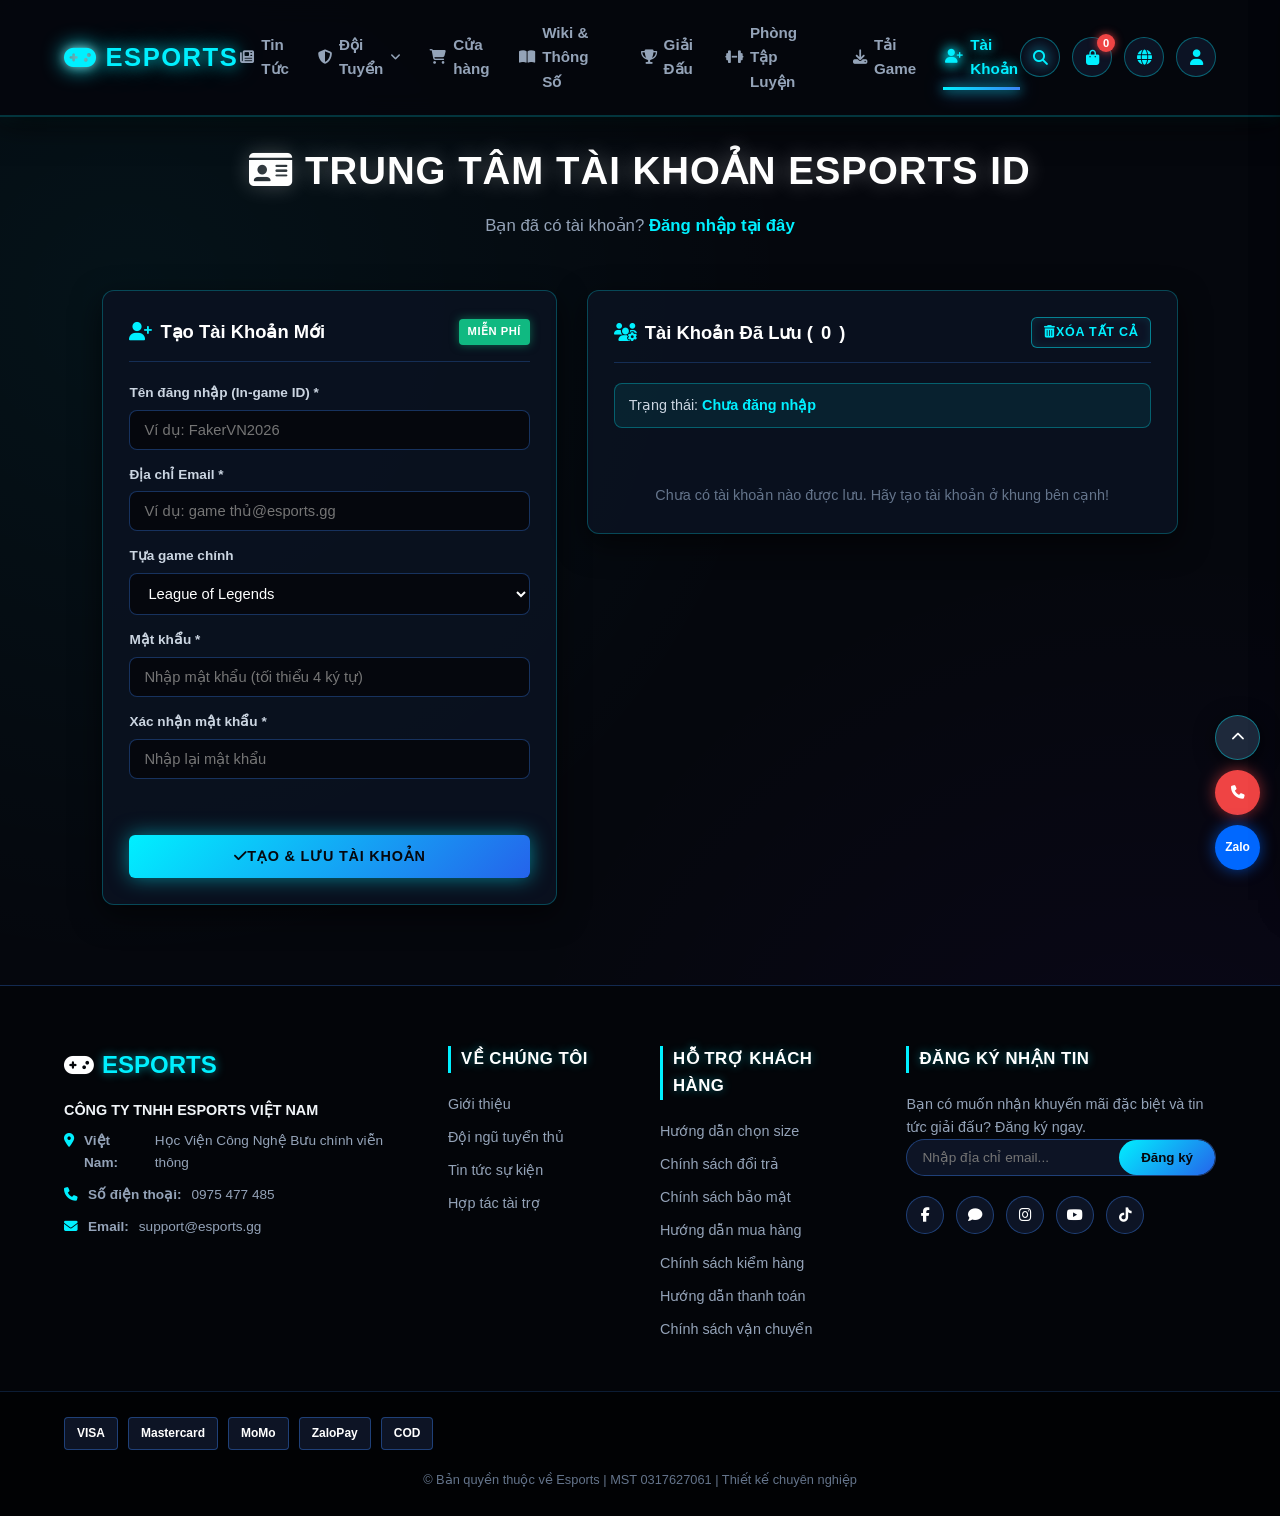
==== account.html @ d24a46ca "Add files via upload" ====
<!DOCTYPE html>
<html lang="vi">
<head>
    <meta charset="UTF-8">
    <meta name="viewport" content="width=device-width, initial-scale=1.0">
    <title>Esports - Tạo & Quản Lý Tài Khoản</title>
    <link rel="icon" type="image/svg+xml" href="logo.svg">
    <link rel="stylesheet" href="style.css">
    <link rel="stylesheet" href="https://cdnjs.cloudflare.com/ajax/libs/font-awesome/6.4.0/css/all.min.css">
</head>
<body>

    <!-- Header & Navbar -->
    <header class="header">
        <a href="index.html" class="logo" title="Trang Chủ">
            <i class="fa-solid fa-gamepad"></i><span>ESPORTS</span>
        </a>
        <nav class="navbar">
    <a href="news.html"><i class="fa-solid fa-newspaper"></i> Tin Tức</a>
            
            <div class="dropdown">
                <a href="roster.html" class="dropdown-toggle">
                    <i class="fa-solid fa-shield-halved"></i> Đội Tuyển 
                    <i class="fa-solid fa-angle-down" style="font-size: 0.75rem;"></i>
                </a>
                <div class="dropdown-menu">
                    <div class="dropdown-column">
                        <h4>Việt Nam</h4>
                        <a href="roster.html?game=lq">Team Liên Quân Mobile</a>
                        <a href="roster.html?game=ff">Team Free Fire</a>
                        <a href="roster.html?game=pubg">Team PUBG Mobile</a>
                        <a href="roster.html?game=fco">Team FC Online</a>
                    </div>
                    <div class="dropdown-column">
                        <h4>Quốc Tế</h4>
                        <a href="roster.html?game=lol">Team League of Legends (LCK)</a>
                        <a href="roster.html?game=valorant">Team Valorant (Global)</a>
                        <a href="roster.html?game=cs2">Team CS2 (Europe)</a>
                    </div>
                </div>
            </div>

            <a href="store.html" class="store-nav-link">
                <i class="fa-solid fa-cart-shopping"></i> 
                <span>Cửa hàng</span>
            </a>
            <a href="wiki.html"><i class="fa-solid fa-book-open"></i> Wiki & Thông Số</a>
            <a href="tournaments.html"><i class="fa-solid fa-trophy"></i> Giải Đấu</a>
    <a href="practice.html"><i class="fa-solid fa-dumbbell"></i> Phòng Tập Luyện</a>
            <a href="downloads.html"><i class="fa-solid fa-download"></i> Tải Game</a>
            <a href="account.html" class="active"><i class="fa-solid fa-user-plus"></i> Tài Khoản</a>
        </nav>

        <div class="header-right">
            <div class="search-box" id="headerSearchBox">
                <button type="button" class="search-icon-btn" id="searchToggleBtn" title="Tìm kiếm" aria-label="Tìm kiếm">
                    <i class="fa-solid fa-magnifying-glass"></i>
                </button>
                <input type="text" id="globalSearch" placeholder="Tìm kiếm...">
            </div>

            <button type="button" class="header-action-btn" id="cartToggleBtn" title="Giỏ hàng" aria-label="Giỏ hàng">
                <i class="fa-solid fa-bag-shopping"></i>
                <span class="cart-badge" id="cartBadge">0</span>
            </button>

            <div class="lang-dropdown" id="langDropdown">
                <button type="button" class="header-action-btn" id="langToggleBtn" title="Ngôn ngữ" aria-label="Ngôn ngữ">
                    <i class="fa-solid fa-globe"></i>
                </button>
                <div class="lang-menu" id="langMenu">
                    <button type="button" class="lang-option active" data-lang="VI">🇻🇳 Tiếng Việt (VN)</button>
                    <button type="button" class="lang-option" data-lang="EN">🇺🇸 English (EN)</button>
                </div>
            </div>

            <button type="button" class="header-action-btn account-btn" id="accountToggleBtn" title="Tài khoản" aria-label="Tài khoản">
                <i class="fa-solid fa-user"></i>
            </button>

            <button class="mobile-menu-btn" id="mobileMenuBtn" aria-label="Mở menu">
                <i class="fa-solid fa-bars"></i>
            </button>
        </div>
    </header>

    <!-- Ngăn kéo Giỏ hàng -->
    <div class="side-overlay" id="cartOverlay"></div>
    <aside class="cart-drawer" id="cartDrawer">
        <div class="drawer-header">
            <h3 style="color: #00f0ff; font-size: 1.1rem; display: flex; align-items: center; gap: 8px;">
                <i class="fa-solid fa-bag-shopping"></i> Giỏ Hàng Của Bạn
            </h3>
            <button type="button" class="drawer-close-btn" id="cartCloseBtn"><i class="fa-solid fa-xmark"></i></button>
        </div>
        <div class="cart-items-list" id="cartItemsList">
            <p class="empty-cart-msg">Chưa có sản phẩm nào trong giỏ hàng.</p>
        </div>
        <div class="cart-footer">
            <div class="cart-total-row">
                <span>Tổng cộng:</span>
                <strong id="cartTotalPrice">0 đ</strong>
            </div>
            <button type="button" class="btn btn-primary" id="checkoutBtn" style="width: 100%;">Thanh Toán Ngay</button>
        </div>
    </aside>

    <!-- Modal Đăng Nhập Nhanh -->
    <div class="modal-backdrop" id="accountModal">
        <div class="account-box">
            <button type="button" class="modal-close-btn" id="accountCloseBtn"><i class="fa-solid fa-xmark"></i></button>
            <div class="account-header">
                <i class="fa-solid fa-gamepad" style="font-size: 2rem; color: #00f0ff;"></i>
                <h3 id="accountModalTitle">Đăng Nhập Esports ID</h3>
                <p>Đồng bộ giỏ hàng, lịch thi đấu và thành tích luyện tập</p>
            </div>
            <form id="accountForm" class="account-form">
                <input type="text" id="accountUsername" placeholder="Tên đăng nhập hoặc Email" required>
                <input type="password" id="accountPassword" placeholder="Mật khẩu" required>
                <button type="submit" class="btn btn-primary" style="width: 100%;">Đăng Nhập</button>
            </form>
            <p class="account-switch">Chưa có tài khoản? <a href="account.html">Tạo tài khoản ngay</a></p>
        </div>
    </div>

    <!-- Mobile Drawer -->
    <div class="mobile-overlay" id="mobileOverlay"></div>
    <aside class="mobile-drawer" id="mobileDrawer">
        <div class="drawer-header">
            <a href="index.html" class="logo" title="Trang Chủ">
                <i class="fa-solid fa-gamepad"></i><span>ESPORTS</span>
            </a>
            <button class="drawer-close-btn" id="drawerCloseBtn" aria-label="Đóng menu">
                <i class="fa-solid fa-xmark"></i>
            </button>
        </div>
        <div class="drawer-search">
            <i class="fa-solid fa-magnifying-glass"></i>
            <input type="text" placeholder="Tìm kiếm...">
        </div>
        <nav class="drawer-nav">
            <a href="index.html"><i class="fa-solid fa-house"></i> Trang Chủ</a>
            <a href="news.html"><i class="fa-solid fa-newspaper"></i> Tin Tức</a>
            <button type="button" class="drawer-dropdown-btn" id="drawerTeamBtn">
                <span><i class="fa-solid fa-shield-halved"></i> Đội Tuyển</span>
                <i class="fa-solid fa-angle-down arrow"></i>
            </button>
            <div class="drawer-submenu" id="drawerTeamSubmenu">
                <span class="sub-heading">Việt Nam</span>
                <a href="roster.html?game=lq">Team Liên Quân Mobile</a>
                <a href="roster.html?game=ff">Team Free Fire</a>
                <a href="roster.html?game=pubg">Team PUBG Mobile</a>
                <a href="roster.html?game=fco">Team FC Online</a>
                <span class="sub-heading">Quốc Tế</span>
                <a href="roster.html?game=lol">Team League of Legends (LCK)</a>
                <a href="roster.html?game=valorant">Team Valorant (Global)</a>
                <a href="roster.html?game=cs2">Team CS2 (Europe)</a>
            </div>
            <a href="store.html"><i class="fa-solid fa-cart-shopping"></i> Cửa Hàng</a>
            <a href="wiki.html"><i class="fa-solid fa-book-open"></i> Wiki & Thông Số</a>
            <a href="tournaments.html"><i class="fa-solid fa-trophy"></i> Giải Đấu</a>
        <a href="practice.html"><i class="fa-solid fa-dumbbell"></i> Phòng Tập Luyện</a>
            <a href="account.html"><i class="fa-solid fa-user-plus"></i> Tài Khoản</a>
            <a href="downloads.html" class="drawer-cta"><i class="fa-solid fa-download"></i> Tải Game</a>
        </nav>
    </aside>

    <!-- NỘI DUNG CHÍNH: TẠO & QUẢN LÝ TÀI KHOẢN -->
    <section class="section" style="margin-top: 60px;">
<div class="section-title">
    <h2><i class="fa-solid fa-id-card"></i> Trung Tâm Tài Khoản Esports ID</h2>
    <p>Bạn đã có tài khoản? <a href="index.html?openLogin=1" onclick="event.preventDefault(); document.getElementById('accountModal').classList.add('open');" style="color: #00f0ff; font-weight: 700;">Đăng nhập tại đây</a></p>
</div>

        <div class="account-manager-grid">
            <!-- CỘT 1: FORM TẠO TÀI KHOẢN MỚI -->
            <div class="account-panel-card">
                <div class="panel-header">
                    <h3><i class="fa-solid fa-user-plus"></i> Tạo Tài Khoản Mới</h3>
                    <span class="badge-cat fps">MIỄN PHÍ</span>
                </div>
                <form id="createAccountForm" class="account-create-form">
                    <div class="form-group">
                        <label for="regUsername">Tên đăng nhập (In-game ID) *</label>
                        <input type="text" id="regUsername" placeholder="Ví dụ: FakerVN2026" required>
                    </div>
                    <div class="form-group">
                        <label for="regEmail">Địa chỉ Email *</label>
                        <input type="email" id="regEmail" placeholder="Ví dụ: game thủ@esports.gg" required>
                    </div>
                    <div class="form-group">
                        <label for="regFavoriteGame">Tựa game chính</label>
                        <select id="regFavoriteGame">
                            <option value="League of Legends">League of Legends</option>
                            <option value="Liên Quân Mobile">Liên Quân Mobile</option>
                            <option value="Valorant">Valorant</option>
                            <option value="Free Fire">Free Fire</option>
                            <option value="PUBG Mobile">PUBG Mobile</option>
                            <option value="CS2">Counter-Strike 2</option>
                            <option value="FC Online">FC Online</option>
                        </select>
                    </div>
                    <div class="form-group">
                        <label for="regPassword">Mật khẩu *</label>
                        <input type="password" id="regPassword" placeholder="Nhập mật khẩu (tối thiểu 4 ký tự)" minlength="4" required>
                    </div>
                    <div class="form-group">
                        <label for="regConfirmPassword">Xác nhận mật khẩu *</label>
                        <input type="password" id="regConfirmPassword" placeholder="Nhập lại mật khẩu" minlength="4" required>
                    </div>
                    <p id="createAccountMsg" class="account-feedback-msg"></p>
                    <button type="submit" class="btn btn-primary" style="width: 100%; margin-top: 8px;">
                        <i class="fa-solid fa-check"></i> Tạo & Lưu Tài Khoản
                    </button>
                </form>
            </div>

            <!-- CỘT 2: DANH SÁCH QUẢN LÝ CÁC TÀI KHOẢN ĐÃ TẠO -->
            <div class="account-panel-card">
                <div class="panel-header">
                    <h3><i class="fa-solid fa-users-gear"></i> Tài Khoản Đã Lưu (<span id="savedAccountCount">0</span>)</h3>
                    <button type="button" class="btn btn-outline" id="clearAllAccountsBtn" style="padding: 6px 12px; font-size: 0.78rem;">
                        <i class="fa-solid fa-trash-can"></i> Xóa Tất Cả
                    </button>
                </div>

                <!-- Thanh trạng thái tài khoản đang đăng nhập -->
                <div class="active-session-banner" id="activeSessionBanner">
                    <span>Trạng thái: <strong>Chưa đăng nhập</strong></span>
                </div>

                <!-- Danh sách thẻ tài khoản -->
                <div class="saved-accounts-list" id="savedAccountsList">
                    <p class="empty-cart-msg">Chưa có tài khoản nào được lưu. Hãy tạo tài khoản ở khung bên cạnh!</p>
                </div>
            </div>
        </div>
    </section>

    <!-- Footer -->
    <footer class="footer-section">
        <div class="footer-container">
            <div class="footer-col brand-col">
                <div class="footer-logo">
                    <i class="fa-solid fa-gamepad"></i><span>ESPORTS</span>
                </div>
                <p class="company-name">CÔNG TY TNHH ESPORTS VIỆT NAM</p>
                <ul class="contact-info">
                    <li><i class="fa-solid fa-location-dot"></i> <strong>Việt Nam:</strong> Học Viện Công Nghệ Bưu chính viễn thông</li>
                    <li><i class="fa-solid fa-phone"></i> <strong>Số điện thoại:</strong> 0975 477 485</li>
                    <li><i class="fa-solid fa-envelope"></i> <strong>Email:</strong> support@esports.gg</li>
                </ul>
            </div>
            <div class="footer-col">
                <h3>Về Chúng Tôi</h3>
                <ul class="footer-links">
                    <li><a href="index.html">Giới thiệu</a></li>
                    <li><a href="roster.html">Đội ngũ tuyển thủ</a></li>
                    <li><a href="news.html">Tin tức sự kiện</a></li>
                    <li><a href="#">Hợp tác tài trợ</a></li>
                </ul>
            </div>
            <div class="footer-col">
                <h3>Hỗ Trợ Khách Hàng</h3>
                <ul class="footer-links">
                    <li><a href="#">Hướng dẫn chọn size</a></li>
                    <li><a href="#">Chính sách đổi trả</a></li>
                    <li><a href="#">Chính sách bảo mật</a></li>
                    <li><a href="#">Hướng dẫn mua hàng</a></li>
                    <li><a href="#">Chính sách kiểm hàng</a></li>
                    <li><a href="#">Hướng dẫn thanh toán</a></li>
                    <li><a href="#">Chính sách vận chuyển</a></li>
                </ul>
            </div>
            <div class="footer-col newsletter-col">
                <h3>Đăng Ký Nhận Tin</h3>
                <p>Bạn có muốn nhận khuyến mãi đặc biệt và tin tức giải đấu? Đăng ký ngay.</p>
                <form class="footer-form" id="footerNewsletter">
                    <input type="email" placeholder="Nhập địa chỉ email..." required>
                    <button type="submit">Đăng ký</button>
                </form>
                <div class="social-icons">
                    <a href="#"><i class="fa-brands fa-facebook-f"></i></a>
                    <a href="#"><i class="fa-solid fa-comment"></i></a>
                    <a href="#"><i class="fa-brands fa-instagram"></i></a>
                    <a href="#"><i class="fa-brands fa-youtube"></i></a>
                    <a href="#"><i class="fa-brands fa-tiktok"></i></a>
                </div>
            </div>
        </div>
        <div class="footer-bottom">
            <div class="footer-bottom-content">
                <div class="payment-methods">
                    <span class="pay-badge">VISA</span>
                    <span class="pay-badge">Mastercard</span>
                    <span class="pay-badge">MoMo</span>
                    <span class="pay-badge">ZaloPay</span>
                    <span class="pay-badge">COD</span>
                </div>
            </div>
            <p class="copyright">© Bản quyền thuộc về Esports | MST 0317627061 | Thiết kế chuyên nghiệp</p>
        </div>
        <div class="floating-actions">
            <a href="#" class="float-btn scroll-top"><i class="fa-solid fa-chevron-up"></i></a>
            <a href="tel:0975477485" class="float-btn phone-btn"><i class="fa-solid fa-phone"></i></a>
            <a href="https://zalo.me" target="_blank" class="float-btn zalo-btn">Zalo</a>
        </div>
    </footer>

    <script src="script.js"></script>
</body>
</html>
---- style.css ----
/* ==========================================================
    ESPORTS - ULTIMATE GAMING STYLESHEET (STYLE.CSS)
   ================ ========================================== */

/* --- 1. RESET & BASE STYLES --- */
* {
    margin: 0;
    padding: 0;
    box-sizing: border-box;
    font-family: 'Segoe UI', Tahoma, Geneva, Verdana, sans-serif;
    scroll-behavior: smooth;
}
body {
    background-color: #05070d;
    color: #f1f5f9;
    line-height: 1.6;
    background-image: 
        radial-gradient(circle at 10% 20%, rgba(0, 240, 255, 0.05) 0%, transparent 40%),
        radial-gradient(circle at 90% 80%, rgba(112, 0, 255, 0.05) 0%, transparent 40%);
    overflow-x: hidden;
}
/* Custom Gaming Scrollbar */
::-webkit-scrollbar {
    width: 8px;
}
::-webkit-scrollbar-track {
    background: #05070d;
}
::-webkit-scrollbar-thumb {
    background: #00f0ff;
    border-radius: 4px;
    box-shadow: 0 0 10px #00f0ff;
}
::-webkit-scrollbar-thumb:hover {
    background: #3b82f6;
}
a {
    text-decoration: none;
    color: inherit;
}
ul {
    list-style: none;
}
/* --- 2. HEADER & CENTERED NAVBAR --- */
.header {
    position: fixed;
    top: 0;
    left: 0;
    width: 100%;
    display: grid;
    grid-template-columns: auto 1fr auto; /* 3 cột: Logo, Menu căn giữa, Thanh tìm kiếm */
    align-items: center;
    padding: 15px 5%;
    background: rgba(5, 7, 13, 0.95);
    backdrop-filter: blur(12px);
    border-bottom: 2px solid rgba(0, 240, 255, 0.2);
    box-shadow: 0 4px 30px rgba(0, 0, 0, 0.8), 0 0 15px rgba(0, 240, 255, 0.1);
    z-index: 1000;
}
.logo {
    font-size: 1.6rem;
    font-weight: 900;
    color: #ffffff;
    letter-spacing: 1.5px;
    text-transform: uppercase;
    display: flex;
    align-items: center;
    gap: 8px;
    text-shadow: 0 0 10px rgba(255, 255, 255, 0.5);
}
.logo i {
    color: #00f0ff;
    filter: drop-shadow(0 0 10px #00f0ff);
}

.logo span {
    color: #00f0ff;
    text-shadow: 0 0 15px rgba(0, 240, 255, 0.8), 0 0 30px rgba(0, 240, 255, 0.4);
}
.navbar {
    display: flex;
    justify-content: center;
    gap: 25px;
    align-items: center;
}
.navbar a {
    color: #94a3b8;
    font-weight: 600;
    font-size: 0.95rem;
    position: relative;
    padding: 6px 2px;
    transition: color 0.3s ease;
}
/* Hiệu ứng gạch chân Neon cho Navbar */
.navbar a::after {
    content: '';
    position: absolute;
    width: 0;
    height: 3px;
    bottom: -2px;
    left: 0;
    background: linear-gradient(90deg, #00f0ff, #3b82f6);
    box-shadow: 0 0 12px #00f0ff, 0 0 20px #3b82f6;
    transition: width 0.3s cubic-bezier(0.4, 0, 0.2, 1);
}
.navbar a:hover::after, 
.navbar a.active::after {
    width: 100%;
}
.navbar a:hover, 
.navbar a.active {
    color: #00f0ff;
    text-shadow: 0 0 12px rgba(0, 240, 255, 0.8);
}
/* Header Search Box - Tách rời hoàn toàn với nút 3 gạch */
.header-right {
    display: flex;
    align-items: center;
    gap: 12px;
}

.header-right .search-box {
    position: relative;
    width: 40px;
    height: 40px;
    flex-shrink: 0;
    z-index: 1200;
}

.header-right .search-icon-btn {
    width: 40px;
    height: 40px;
    border-radius: 50%;
    background: rgba(15, 23, 42, 0.85);
    border: 1px solid rgba(0, 240, 255, 0.35);
    color: #00f0ff;
    font-size: 0.95rem;
    display: inline-flex;
    align-items: center;
    justify-content: center;
    cursor: pointer;
    transition: all 0.3s ease;
    box-shadow: inset 0 0 10px rgba(0, 0, 0, 0.5);
    position: relative;
    z-index: 1202;
}

.header-right .search-icon-btn i {
    position: static;
    transform: none;
    color: #00f0ff;
    filter: drop-shadow(0 0 6px #00f0ff);
}

.header-right .search-icon-btn:hover,
.header-right .search-box.active .search-icon-btn {
    border-color: #00f0ff;
    background: rgba(0, 240, 255, 0.12);
    box-shadow: 0 0 15px rgba(0, 240, 255, 0.5);
}

/* Ô input bung sang trái nên không bao giờ đè lên nút 3 gạch */
.header-right input {
    position: absolute;
    right: 0;
    top: 52px; /* Nằm ngay dưới thanh Header */
    height: 44px;
    width: 280px;
    opacity: 0;
    visibility: hidden;
    transform: translateY(-10px);
    padding: 10px 18px;
    background: rgba(11, 15, 25, 0.98);
    border: 1px solid #00f0ff;
    border-radius: 22px;
    color: #fff;
    outline: none;
    font-size: 0.92rem;
    box-shadow: 0 10px 25px rgba(0, 0, 0, 0.85), 0 0 15px rgba(0, 240, 255, 0.4);
    transition: all 0.25s cubic-bezier(0.4, 0, 0.2, 1);
    z-index: 1201;
}

.header-right .search-box.active input {
    opacity: 1;
    visibility: visible;
    transform: translateY(0);
    pointer-events: auto;
}
/* --- 3. HERO SECTION (VIDEO BACKGROUND KIỂU LOL) --- */
.hero {
    height: 88vh;
    min-height: 550px;
    background: #05070d;
    display: flex;
    align-items: center;
    justify-content: center;
    text-align: center;
    padding: 0 20px;
    margin-top: 65px;
    position: relative;
    overflow: hidden;
    border-bottom: 2px solid rgba(0, 240, 255, 0.3);
}

/* Video nền phủ kín khung Hero */
.hero-video {
    position: absolute;
    top: 50%;
    left: 50%;
    width: 100%;
    height: 100%;
    object-fit: cover;
    transform: translate(-50%, -50%);
    z-index: 0;
}

/* Lớp phủ gradient tối để làm nổi bật tiêu đề */
.hero-overlay {
    position: absolute;
    inset: 0;
    background: linear-gradient(
        180deg,
        rgba(5, 7, 13, 0.55) 0%,
        rgba(5, 7, 13, 0.65) 60%,
        rgba(5, 7, 13, 0.96) 100%
    );
    z-index: 1;
    pointer-events: none;
}

.hero-content {
    position: relative;
    z-index: 2;
    max-width: 900px;
}

.hero-content .badge {
    background: rgba(0, 240, 255, 0.12);
    color: #00f0ff;
    padding: 6px 18px;
    border-radius: 20px;
    font-size: 0.85rem;
    font-weight: 800;
    border: 1px solid rgba(0, 240, 255, 0.45);
    box-shadow: 0 0 15px rgba(0, 240, 255, 0.3);
    text-transform: uppercase;
    letter-spacing: 1px;
}

.hero-content h1 {
    font-size: 3.2rem;
    margin: 20px 0;
    background: linear-gradient(135deg, #ffffff, #00f0ff, #3b82f6);
    -webkit-background-clip: text;
    -webkit-text-fill-color: transparent;
    filter: drop-shadow(0 4px 20px rgba(0, 0, 0, 0.85));
    font-weight: 900;
    letter-spacing: 1px;
}

.hero-content p {
    max-width: 750px;
    margin: 0 auto 30px;
    color: #e2e8f0;
    font-size: 1.15rem;
    text-shadow: 0 2px 10px rgba(0, 0, 0, 0.9);
}

.hero-btns {
    display: flex;
    gap: 20px;
    justify-content: center;
    flex-wrap: wrap;
}
/* --- 4. BUTTONS --- */
.btn {
    display: inline-flex;
    align-items: center;
    justify-content: center;
    text-align: center;
    max-width: 100%;
    padding: 12px 24px;
    border-radius: 6px;
    font-weight: 700;
    line-height: 1.35;
    cursor: pointer;
    transition: all 0.3s cubic-bezier(0.4, 0, 0.2, 1);
    text-transform: uppercase;
    letter-spacing: 0.8px;
    font-size: 0.9rem;
}

.btn-primary {
    background: linear-gradient(135deg, #00f0ff, #2563eb);
    color: #05070d;
    border: none;
    box-shadow: 0 0 20px rgba(0, 240, 255, 0.5);
    font-weight: 800;
}

.btn-primary:hover {
    background: linear-gradient(135deg, #33f3ff, #1d4ed8);
    box-shadow: 0 0 30px rgba(0, 240, 255, 0.8), 0 0 10px #ffffff;
    transform: translateY(-3px);
}

.btn-outline {
    background: rgba(15, 23, 42, 0.6);
    color: #00f0ff;
    border: 1px solid rgba(0, 240, 255, 0.5);
    box-shadow: inset 0 0 10px rgba(0, 240, 255, 0.1);
}

.btn-outline:hover {
    border-color: #00f0ff;
    background: rgba(0, 240, 255, 0.15);
    box-shadow: 0 0 20px rgba(0, 240, 255, 0.4), inset 0 0 15px rgba(0, 240, 255, 0.3);
    color: #fff;
    transform: translateY(-3px);
}

/* --- 5. GAME TABS & FILTERS --- */
.game-tabs-container {
    background: #090e1a;
    padding: 18px 0;
    border-bottom: 2px solid rgba(0, 240, 255, 0.15);
    overflow-x: auto;
}

.game-tabs {
    display: flex;
    justify-content: center;
    gap: 15px;
    padding: 0 20px;
}

.tab-btn {
    background: rgba(15, 23, 42, 0.9);
    border: 1px solid rgba(59, 130, 246, 0.3);
    color: #94a3b8;
    padding: 10px 22px;
    border-radius: 20px;
    cursor: pointer;
    white-space: nowrap;
    font-weight: 700;
    transition: all 0.3s ease;
}

.tab-btn:hover, .tab-btn.active {
    background: linear-gradient(135deg, #00f0ff, #2563eb);
    color: #05070d;
    border-color: #00f0ff;
    box-shadow: 0 0 20px rgba(0, 240, 255, 0.6);
    transform: translateY(-2px);
}

/* --- 6. SECTIONS & GAMING CARDS --- */
.section {
    padding: 80px 8%;
    position: relative;
}

.bg-darker {
    background: #03050a;
}

.section-title {
    text-align: center;
    margin-bottom: 50px;
}

.section-title h2 {
    font-size: 2.4rem;
    margin-bottom: 12px;
    color: #fff;
    text-transform: uppercase;
    letter-spacing: 1px;
    text-shadow: 0 0 20px rgba(255, 255, 255, 0.3);
}

.section-title p {
    color: #94a3b8;
    font-size: 1.05rem;
}

/* Hiệu ứng chung cho các Card (News, Player, Wiki, Download) */
.news-card, .player-card, .wiki-card, .download-card {
    background: rgba(11, 18, 33, 0.85);
    border: 1px solid rgba(59, 130, 246, 0.25);
    border-radius: 12px;
    overflow: hidden;
    backdrop-filter: blur(10px);
    transition: all 0.4s cubic-bezier(0.4, 0, 0.2, 1);
    position: relative;
}

.news-card::before, .player-card::before, .wiki-card::before, .download-card::before {
    content: '';
    position: absolute;
    top: 0; left: 0; width: 100%; height: 2px;
    background: linear-gradient(90deg, transparent, #00f0ff, transparent);
    opacity: 0;
    transition: opacity 0.4s ease;
}

.news-card:hover, .player-card:hover, .wiki-card:hover, .download-card:hover {
    transform: translateY(-8px) scale(1.01);
    border-color: #00f0ff;
    box-shadow: 0 15px 35px rgba(0, 240, 255, 0.25), inset 0 0 15px rgba(0, 240, 255, 0.1);
}

.news-card:hover::before, .player-card:hover::before, .wiki-card:hover::before, .download-card:hover::before {
    opacity: 1;
}

/* News Grid */
.news-grid {
    display: grid;
    grid-template-columns: repeat(auto-fit, minmax(320px, 1fr));
    gap: 30px;
}

.news-img {
    height: 190px;
    position: relative;
    display: flex;
    align-items: flex-start;
    padding: 15px;
}

.game-tag {
    background: #2563eb;
    color: white;
    font-size: 0.75rem;
    padding: 5px 12px;
    border-radius: 4px;
    font-weight: 800;
    letter-spacing: 0.5px;
    box-shadow: 0 0 10px rgba(37, 99, 235, 0.5);
}

.game-tag.valorant { background: #ef4444; box-shadow: 0 0 10px rgba(239, 68, 68, 0.5); }
.game-tag.cs2 { background: #f59e0b; box-shadow: 0 0 10px rgba(245, 158, 11, 0.5); }

.news-info {
    padding: 22px;
}

.news-info .date {
    font-size: 0.8rem;
    color: #00f0ff;
    font-weight: 600;
}

.news-info h3 {
    font-size: 1.15rem;
    margin: 10px 0;
    color: #f8fafc;
}

.news-info p {
    font-size: 0.9rem;
    color: #94a3b8;
    margin-bottom: 18px;
}

.read-more {
    color: #00f0ff;
    font-weight: 700;
    font-size: 0.9rem;
    text-shadow: 0 0 8px rgba(0, 240, 255, 0.4);
    transition: 0.3s;
}

.read-more:hover {
    color: #fff;
    text-shadow: 0 0 12px #00f0ff;
}

/* Tournaments */
.tournament-list {
    display: flex;
    flex-direction: column;
    gap: 15px;
    max-width: 950px;
    margin: 0 auto;
}

.tournament-item {
    background: rgba(11, 18, 33, 0.9);
    border: 1px solid rgba(59, 130, 246, 0.3);
    padding: 20px 25px;
    border-radius: 10px;
    display: flex;
    justify-content: space-between;
    align-items: center;
    flex-wrap: wrap;
    gap: 15px;
    transition: 0.3s;
}

.tournament-item:hover {
    border-color: #00f0ff;
    box-shadow: 0 0 20px rgba(0, 240, 255, 0.2);
    transform: translateX(5px);
}

.t-game {
    font-weight: 800;
    color: #00f0ff;
    width: 180px;
    text-transform: uppercase;
}

.t-match {
    font-weight: 700;
    font-size: 1.1rem;
    flex: 1;
    color: #fff;
}

.t-time {
    color: #94a3b8;
    font-size: 0.9rem;
}

.t-status {
    padding: 6px 14px;
    border-radius: 20px;
    font-size: 0.8rem;
    font-weight: 800;
    letter-spacing: 0.5px;
}

.t-status.live {
    background: rgba(239, 68, 68, 0.2);
    color: #ef4444;
    border: 1px solid rgba(239, 68, 68, 0.5);
    box-shadow: 0 0 12px rgba(239, 68, 68, 0.4);
    animation: pulseLive 1.5s infinite;
}

@keyframes pulseLive {
    0%, 100% { opacity: 1; }
    50% { opacity: 0.5; }
}

.t-status.upcoming {
    background: rgba(0, 240, 255, 0.15);
    color: #00f0ff;
    border: 1px solid rgba(0, 240, 255, 0.4);
    box-shadow: 0 0 10px rgba(0, 240, 255, 0.3);
}

/* Roster Grid */
.roster-grid {
    display: grid;
    grid-template-columns: repeat(auto-fit, minmax(280px, 1fr));
    gap: 25px;
}

.player-card {
    padding: 30px;
    text-align: center;
}

.player-avatar {
    width: 90px;
    height: 90px;
    border-radius: 50%;
    margin: 0 auto 20px;
    overflow: hidden;
    border: 2px solid #00f0ff;
    background: #1e293b;
    box-shadow: 0 0 20px rgba(0, 240, 255, 0.4);
    transition: 0.4s;
}

.player-card:hover .player-avatar {
    transform: scale(1.08) rotate(3deg);
    box-shadow: 0 0 30px rgba(0, 240, 255, 0.8);
    border-color: #fff;
}

.player-avatar img {
    display: block;
    width: 100%;
    height: 100%;
    object-fit: cover;
    border-radius: 50%;
}

.player-card h3 {
    margin-bottom: 5px;
    color: #fff;
    font-size: 1.2rem;
}

.team-name {
    display: block;
    color: #00f0ff;
    font-size: 0.85rem;
    font-weight: 800;
    margin-bottom: 15px;
    text-transform: uppercase;
    letter-spacing: 0.5px;
}

.player-card p {
    font-size: 0.9rem;
    color: #94a3b8;
}

/* Wiki & Filter Bar */
.wiki-filter-bar {
    display: flex;
    justify-content: center;
    align-items: center;
    gap: 15px;
    margin-bottom: 40px;
    flex-wrap: wrap;
}

.filter-btn {
    background: rgba(15, 23, 42, 0.8);
    border: 1px solid rgba(59, 130, 246, 0.3);
    color: #94a3b8;
    padding: 9px 18px;
    border-radius: 6px;
    cursor: pointer;
    font-weight: 700;
    transition: 0.3s;
}

.filter-btn:hover, .filter-btn.active {
    background: #00f0ff;
    color: #05070d;
    border-color: #00f0ff;
    box-shadow: 0 0 15px rgba(0, 240, 255, 0.6);
}

.wiki-filter-bar input {
    background: rgba(15, 23, 42, 0.9);
    border: 1px solid rgba(59, 130, 246, 0.3);
    padding: 9px 16px;
    border-radius: 6px;
    color: #fff;
    outline: none;
    width: 260px;
    transition: 0.3s;
}

.wiki-filter-bar input:focus {
    border-color: #00f0ff;
    box-shadow: 0 0 15px rgba(0, 240, 255, 0.4);
}

.wiki-grid {
    display: grid;
    grid-template-columns: repeat(auto-fit, minmax(260px, 1fr));
    gap: 25px;
}

.wiki-card {
    padding: 22px;
}

.wiki-header {
    display: flex;
    justify-content: space-between;
    align-items: center;
    margin-bottom: 15px;
    border-bottom: 1px solid rgba(59, 130, 246, 0.2);
    padding-bottom: 10px;
}

.wiki-header h4 {
    font-size: 1.1rem;
    color: #fff;
}

.badge-cat {
    font-size: 0.7rem;
    padding: 4px 9px;
    border-radius: 4px;
    font-weight: 800;
    letter-spacing: 0.5px;
}

.badge-cat.moba { background: #8b5cf6; color: white; box-shadow: 0 0 10px rgba(139, 92, 246, 0.5); }
.badge-cat.fps { background: #10b981; color: white; box-shadow: 0 0 10px rgba(16, 185, 129, 0.5); }

.stats-list li {
    display: flex;
    justify-content: space-between;
    font-size: 0.9rem;
    margin-bottom: 10px;
    color: #94a3b8;
}

.stats-list li strong {
    color: #f1f5f9;
}

/* Download Cards */
.download-grid {
    display: grid;
    grid-template-columns: repeat(auto-fit, minmax(260px, 1fr));
    gap: 25px;
}

.download-card {
    padding: 30px 20px;
    text-align: center;
    display: flex;
    flex-direction: column;
    align-items: center;
    justify-content: space-between;
}

.download-card .btn {
    width: 100%;
    max-width: 260px;
    padding: 12px 14px;
    font-size: 0.85rem;
}

/* --- 7. NEWSLETTER SECTION --- */
.newsletter-section {
    padding: 70px 8%;
    background: linear-gradient(135deg, #090e1a, #05070d);
    text-align: center;
    border-top: 2px solid rgba(0, 240, 255, 0.2);
    border-bottom: 2px solid rgba(0, 240, 255, 0.2);
}

.newsletter-box {
    max-width: 600px;
    margin: 0 auto;
}

.newsletter-box h3 {
    font-size: 1.9rem;
    margin-bottom: 12px;
    color: #fff;
    text-transform: uppercase;
}

.newsletter-box p {
    color: hsl(215, 20%, 65%);
    margin-bottom: 25px;
}

.newsletter-form {
    display: flex;
    gap: 12px;
    justify-content: center;
}

.newsletter-form input {
    flex: 1;
    padding: 12px 20px;
    border-radius: 8px;
    border: 1px solid rgba(59, 130, 246, 0.4);
    background: rgba(15, 23, 42, 0.9);
    color: #fff;
    outline: none;
    transition: 0.3s;
}

.newsletter-form input:focus {
    border-color: #00f0ff;
    box-shadow: 0 0 15px rgba(0, 240, 255, 0.4);
}

.success-msg {
    margin-top: 15px;
    font-weight: 700;
    color: #10b981;
    text-shadow: 0 0 10px rgba(16, 185, 129, 0.5);
}

/* --- 8. FOOTER STYLES --- */
.footer-section {
    background-color: #030509;
    color: #94a3b8;
    padding-top: 60px;
    border-top: 1px solid rgba(59, 130, 246, 0.3);
    font-size: 0.9rem;
    position: relative;
}

.footer-container {
    max-width: 1300px;
    margin: 0 auto;
    padding: 0 5% 40px;
    display: grid;
    grid-template-columns: 2fr 1fr 1.2fr 1.8fr;
    gap: 40px;
}

.footer-logo {
    font-size: 1.5rem;
    font-weight: 900;
    color: #ffffff;
    margin-bottom: 15px;
}

.footer-logo span {
    color: #00f0ff;
    text-shadow: 0 0 10px rgba(0, 240, 255, 0.6);
}

.company-name {
    font-weight: 700;
    color: #f1f5f9;
    margin-bottom: 8px;
}

.company-info {
    font-size: 0.85rem;
    margin-bottom: 20px;
    color: #64748b;
}

.contact-info li {
    margin-bottom: 10px;
    font-size: 0.85rem;
    display: flex;
    gap: 10px;
    align-items: flex-start;
}

.contact-info i {
    color: #00f0ff;
    margin-top: 4px;
}

.footer-col h3 {
    color: #fff;
    font-size: 1.05rem;
    margin-bottom: 20px;
    text-transform: uppercase;
    letter-spacing: 0.5px;
    border-left: 3px solid #00f0ff;
    padding-left: 10px;
    text-shadow: 0 0 10px rgba(0, 240, 255, 0.4);
}

.footer-links li {
    margin-bottom: 10px;
}

.footer-links a {
    color: #94a3b8;
    transition: all 0.2s ease;
    display: inline-block;
}

.footer-links a:hover {
    color: #00f0ff;
    transform: translateX(4px);
    text-shadow: 0 0 8px rgba(0, 240, 255, 0.5);
}

.footer-form {
    display: flex;
    background: rgba(15, 23, 42, 0.9);
    border: 1px solid rgba(59, 130, 246, 0.4);
    border-radius: 30px;
    overflow: hidden;
    margin-bottom: 20px;
}

.footer-form input {
    flex: 1;
    background: transparent;
    border: none;
    padding: 10px 15px;
    color: #fff;
    outline: none;
    font-size: 0.85rem;
}

.footer-form button {
    background: linear-gradient(135deg, #00f0ff, #2563eb);
    color: #05070d;
    border: none;
    padding: 0 22px;
    font-weight: 800;
    cursor: pointer;
    border-radius: 30px;
    transition: 0.3s;
}

.footer-form button:hover {
    box-shadow: 0 0 15px #00f0ff;
}

.social-icons {
    display: flex;
    gap: 12px;
}

.social-icons a {
    width: 38px;
    height: 38px;
    background: rgba(15, 23, 42, 0.9);
    border: 1px solid rgba(59, 130, 246, 0.4);
    border-radius: 50%;
    display: flex;
    align-items: center;
    justify-content: center;
    color: #fff;
    transition: 0.3s;
}

.social-icons a:hover {
    background: #00f0ff;
    border-color: #00f0ff;
    color: #05070d;
    box-shadow: 0 0 15px #00f0ff;
    transform: translateY(-3px);
}

.footer-bottom {
    background-color: #010204;
    padding: 25px 5%;
    border-top: 1px solid rgba(59, 130, 246, 0.2);
    text-align: center;
}

.footer-bottom-content {
    max-width: 1300px;
    margin: 0 auto 20px;
    display: flex;
    justify-content: space-between;
    align-items: center;
    flex-wrap: wrap;
    gap: 20px;
}

.bct-seal {
    display: flex;
    align-items: center;
    background: #0f172a;
    border: 1px solid #00f0ff;
    border-radius: 6px;
    padding: 6px 15px;
    gap: 10px;
    font-size: 0.75rem;
    text-align: left;
    color: #fff;
    box-shadow: 0 0 10px rgba(0, 240, 255, 0.2);
}

.seal-badge {
    background: #00f0ff;
    color: #05070d;
    font-weight: 900;
    padding: 4px 8px;
    border-radius: 4px;
    font-size: 0.7rem;
}

.payment-methods {
    display: flex;
    gap: 10px;
    flex-wrap: wrap;
}

.pay-badge {
    background: rgba(15, 23, 42, 0.9);
    border: 1px solid rgba(59, 130, 246, 0.4);
    color: #fff;
    padding: 6px 12px;
    border-radius: 4px;
    font-size: 0.75rem;
    font-weight: 700;
}

.copyright {
    font-size: 0.8rem;
    color: #64748b;
}

/* Floating Actions */
.floating-actions {
    position: fixed;
    right: 20px;
    bottom: 30px;
    display: flex;
    flex-direction: column;
    gap: 10px;
    z-index: 999;
}

.float-btn {
    width: 45px;
    height: 45px;
    border-radius: 50%;
    display: flex;
    align-items: center;
    justify-content: center;
    color: #fff;
    box-shadow: 0 4px 20px rgba(0, 0, 0, 0.6);
    transition: 0.3s;
    font-weight: 800;
    font-size: 0.85rem;
}

.float-btn:hover {
    transform: scale(1.15);
    box-shadow: 0 0 20px #00f0ff;
}

.scroll-top {
    background: #1e293b;
    border: 1px solid rgba(0, 240, 255, 0.4);
}

.phone-btn {
    background: #ef4444;
    box-shadow: 0 0 15px rgba(239, 68, 68, 0.6);
}

.zalo-btn {
    background: #0068ff;
    box-shadow: 0 0 15px rgba(0, 104, 255, 0.6);
    font-size: 0.75rem;
}

/* --- 9. DROPDOWN MENU GAMING --- */
.dropdown {
    position: relative;
    display: inline-block;
}

.dropdown-menu {
    position: absolute;
    top: 100%;
    left: -60px;
    background: rgba(5, 7, 13, 0.96);
    border: 1px solid rgba(0, 240, 255, 0.4);
    box-shadow: 0 20px 40px rgba(0, 0, 0, 0.8), 0 0 25px rgba(0, 240, 255, 0.2);
    padding: 20px;
    display: flex;
    gap: 30px;
    border-radius: 10px;
    min-width: 440px;
    opacity: 0;
    visibility: hidden;
    transform: translateY(12px);
    transition: all 0.3s cubic-bezier(0.4, 0, 0.2, 1);
    z-index: 1001;
    backdrop-filter: blur(15px);
}

.dropdown:hover .dropdown-menu {
    opacity: 1;
    visibility: visible;
    transform: translateY(0);
}

.dropdown-column {
    flex: 1;
}

.dropdown-column h4 {
    color: #00f0ff;
    font-size: 0.9rem;
    margin-bottom: 12px;
    border-bottom: 1px solid rgba(0, 240, 255, 0.3);
    padding-bottom: 6px;
    text-transform: uppercase;
    letter-spacing: 0.8px;
    text-shadow: 0 0 8px rgba(0, 240, 255, 0.5);
}

.dropdown-column a {
    display: block;
    color: #94a3b8;
    padding: 6px 0;
    font-size: 0.85rem;
    font-weight: normal !important;
    transition: 0.2s;
}

.dropdown-column a::after {
    display: none !important;
}

.dropdown-column a:hover {
    color: #00f0ff !important;
    text-shadow: 0 0 10px rgba(0, 240, 255, 0.8);
    transform: translateX(6px);
}
/* --- 11. RESPONSIVE DESIGN --- */
@media(max-width: 992px) {
    .header {
        grid-template-columns: auto auto;
        justify-content: space-between;
    }
    .navbar {
        display: none;
    }
    .footer-container {
        grid-template-columns: 1fr 1fr;
    }
    .hero-content h1 {
        font-size: 2.3rem;
    }
}

@media(max-width: 576px) {
    .footer-container {
        grid-template-columns: 1fr;
    }
}
/* Hiệu ứng tương tác cho Logo khi di chuột */
.logo, .footer-logo {
    cursor: pointer;
    transition: transform 0.3s ease, filter 0.3s ease;
    display: inline-flex;
    align-items: center;
    gap: 8px;
}

.logo:hover, .footer-logo:hover {
    transform: scale(1.05);
    filter: drop-shadow(0 0 12px rgba(0, 240, 255, 0.8));
}
/* Căn chỉnh icon và chữ trong các tab Navbar */
.navbar > a,
.navbar .dropdown-toggle {
    display: inline-flex;
    align-items: center;
    gap: 7px;
}

.navbar > a i,
.navbar .dropdown-toggle i:first-child {
    font-size: 0.9rem;
    transition: transform 0.25s ease, filter 0.25s ease;
}

.navbar > a:hover i,
.navbar > a.active i,
.navbar .dropdown-toggle:hover i:first-child,
.navbar .dropdown-toggle.active i:first-child {
    transform: translateY(-1px);
    filter: drop-shadow(0 0 6px rgba(0, 240, 255, 0.8));
}
/* ==========================================================
   MOBILE / HALF-SCREEN SLIDE-OUT DRAWER (KIỂU LEAGUE OF LEGENDS)
   ========================================================== */
.mobile-menu-btn {
    display: none;
    width: 40px;
    height: 40px;
    border-radius: 10px;
    background: rgba(15, 23, 42, 0.9);
    border: 1px solid rgba(0, 240, 255, 0.35);
    color: #f1f5f9;
    font-size: 1.15rem;
    cursor: pointer;
    align-items: center;
    justify-content: center;
    transition: all 0.25s ease;
}

.mobile-menu-btn:hover {
    border-color: #00f0ff;
    color: #00f0ff;
    box-shadow: 0 0 12px rgba(0, 240, 255, 0.45);
}

/* Lớp phủ tối mờ nền phía sau */
.mobile-overlay {
    position: fixed;
    inset: 0;
    background: rgba(2, 4, 10, 0.75);
    backdrop-filter: blur(4px);
    opacity: 0;
    visibility: hidden;
    transition: all 0.3s ease;
    z-index: 1999;
}

.mobile-overlay.open {
    opacity: 1;
    visibility: visible;
}

/* Bảng ngăn kéo trượt từ cạnh phải */
.mobile-drawer {
    position: fixed;
    top: 0;
    right: -340px;
    width: 310px;
    max-width: 85vw;
    height: 100vh;
    background: #0b0f19;
    border-left: 1px solid rgba(0, 240, 255, 0.25);
    box-shadow: -10px 0 35px rgba(0, 0, 0, 0.85);
    z-index: 2000;
    padding: 20px;
    display: flex;
    flex-direction: column;
    gap: 18px;
    overflow-y: auto;
    transition: right 0.32s cubic-bezier(0.4, 0, 0.2, 1);
}

.mobile-drawer.open {
    right: 0;
}

.drawer-header {
    display: flex;
    align-items: center;
    justify-content: space-between;
    padding-bottom: 14px;
    border-bottom: 1px solid rgba(255, 255, 255, 0.08);
}

.drawer-close-btn {
    width: 36px;
    height: 36px;
    border-radius: 8px;
    background: rgba(30, 41, 59, 0.8);
    border: 1px solid rgba(255, 255, 255, 0.12);
    color: #e2e8f0;
    font-size: 1.1rem;
    cursor: pointer;
    transition: 0.2s;
}

.drawer-close-btn:hover {
    color: #00f0ff;
    border-color: #00f0ff;
}

.drawer-search {
    position: relative;
}

.drawer-search input {
    width: 100%;
    background: #131a29;
    border: 1px solid rgba(0, 240, 255, 0.25);
    padding: 10px 14px 10px 38px;
    border-radius: 10px;
    color: #fff;
    outline: none;
    font-size: 0.9rem;
}

.drawer-search input:focus {
    border-color: #00f0ff;
}

.drawer-search i {
    position: absolute;
    left: 13px;
    top: 50%;
    transform: translateY(-50%);
    color: #00f0ff;
}

.drawer-nav {
    display: flex;
    flex-direction: column;
    gap: 6px;
}

.drawer-nav > a,
.drawer-dropdown-btn {
    display: flex;
    align-items: center;
    justify-content: space-between;
    width: 100%;
    padding: 12px 14px;
    border-radius: 8px;
    color: #e2e8f0;
    font-weight: 700;
    font-size: 0.95rem;
    text-transform: uppercase;
    letter-spacing: 0.5px;
    background: transparent;
    border: none;
    cursor: pointer;
    text-align: left;
    transition: 0.2s;
}

.drawer-nav > a {
    justify-content: flex-start;
    gap: 12px;
}

.drawer-dropdown-btn span {
    display: inline-flex;
    align-items: center;
    gap: 12px;
}

.drawer-nav > a i,
.drawer-dropdown-btn i:first-child {
    color: #00f0ff;
    width: 18px;
    text-align: center;
}

.drawer-nav > a:hover,
.drawer-dropdown-btn:hover {
    background: rgba(0, 240, 255, 0.1);
    color: #00f0ff;
}

.drawer-dropdown-btn .arrow {
    font-size: 0.8rem;
    transition: transform 0.25s ease;
}

.drawer-dropdown-btn.active .arrow {
    transform: rotate(180deg);
}

/* Menu con xổ xuống trong ngăn kéo */
.drawer-submenu {
    display: none;
    flex-direction: column;
    padding: 6px 0 8px 32px;
    gap: 6px;
    border-left: 2px solid rgba(0, 240, 255, 0.25);
    margin-left: 20px;
}

.drawer-submenu.open {
    display: flex;
}

.drawer-submenu .sub-heading {
    font-size: 0.75rem;
    font-weight: 800;
    color: #00f0ff;
    text-transform: uppercase;
    margin-top: 6px;
}

.drawer-submenu a {
    color: #94a3b8;
    font-size: 0.88rem;
    padding: 5px 0;
    transition: 0.2s;
}

.drawer-submenu a:hover {
    color: #fff;
    transform: translateX(4px);
}

/* Nút Tải Game nổi bật ở cuối ngăn kéo giống LoL */
.drawer-nav > a.drawer-cta {
    margin-top: 12px;
    justify-content: center;
    background: linear-gradient(135deg, #00f0ff, #2563eb);
    color: #05070d;
    font-weight: 800;
    box-shadow: 0 0 16px rgba(0, 240, 255, 0.4);
}

.drawer-nav > a.drawer-cta i {
    color: #05070d;
}

/* Kích hoạt nút 3 gạch khi màn hình nhỏ hơn 1150px (khi thu nửa màn hình) */
@media (max-width: 1150px) {
    .header {
        grid-template-columns: auto auto;
        justify-content: space-between;
    }
    .navbar {
        display: none;
    }
    .mobile-menu-btn {
        display: inline-flex;
    }
}

@media (max-width: 520px) {
    .header-right .search-box {
        display: none; /* Ẩn ô search trên header khi quá hẹp, dùng ô search trong drawer */
    }
}
/* ==========================================================
   HEADER ACTIONS: GIỎ HÀNG, NGÔN NGỮ & TÀI KHOẢN
   ========================================================== */
.header-action-btn {
    position: relative;
    width: 40px;
    height: 40px;
    border-radius: 50%;
    background: rgba(15, 23, 42, 0.85);
    border: 1px solid rgba(0, 240, 255, 0.35);
    color: #00f0ff;
    font-size: 0.95rem;
    display: inline-flex;
    align-items: center;
    justify-content: center;
    cursor: pointer;
    flex-shrink: 0;
    transition: all 0.25s ease;
}

.header-action-btn:hover,
.header-action-btn.logged-in {
    border-color: #00f0ff;
    background: rgba(0, 240, 255, 0.14);
    box-shadow: 0 0 15px rgba(0, 240, 255, 0.45);
}

/* Huy hiệu đếm số lượng trên icon Giỏ hàng */
.cart-badge {
    position: absolute;
    top: -4px;
    right: -4px;
    min-width: 18px;
    height: 18px;
    padding: 0 5px;
    border-radius: 10px;
    background: #ef4444;
    color: #fff;
    font-size: 0.7rem;
    font-weight: 800;
    display: flex;
    align-items: center;
    justify-content: center;
    box-shadow: 0 0 8px rgba(239, 68, 68, 0.8);
}

/* Dropdown chọn ngôn ngữ */
.lang-dropdown {
    position: relative;
}

.lang-menu {
    position: absolute;
    top: 48px;
    right: 0;
    min-width: 175px;
    background: #0b0f19;
    border: 1px solid rgba(0, 240, 255, 0.35);
    border-radius: 10px;
    padding: 6px;
    box-shadow: 0 12px 30px rgba(0, 0, 0, 0.85);
    display: none;
    flex-direction: column;
    gap: 4px;
    z-index: 1500;
}

.lang-menu.open {
    display: flex;
}

.lang-option {
    background: transparent;
    border: none;
    color: #cbd5e1;
    padding: 9px 12px;
    border-radius: 6px;
    text-align: left;
    font-size: 0.85rem;
    font-weight: 600;
    cursor: pointer;
    transition: 0.2s;
}

.lang-option:hover,
.lang-option.active {
    background: rgba(0, 240, 255, 0.15);
    color: #00f0ff;
}

/* Ngăn kéo Giỏ hàng trượt bên phải */
.side-overlay {
    position: fixed;
    inset: 0;
    background: rgba(2, 4, 10, 0.75);
    backdrop-filter: blur(4px);
    opacity: 0;
    visibility: hidden;
    transition: 0.3s ease;
    z-index: 2100;
}

.side-overlay.open {
    opacity: 1;
    visibility: visible;
}

.cart-drawer {
    position: fixed;
    top: 0;
    right: -380px;
    width: 350px;
    max-width: 90vw;
    height: 100vh;
    background: #0b0f19;
    border-left: 1px solid rgba(0, 240, 255, 0.3);
    box-shadow: -10px 0 35px rgba(0, 0, 0, 0.9);
    z-index: 2101;
    padding: 20px;
    display: flex;
    flex-direction: column;
    justify-content: space-between;
    transition: right 0.32s cubic-bezier(0.4, 0, 0.2, 1);
}

.cart-drawer.open {
    right: 0;
}

.cart-items-list {
    flex: 1;
    overflow-y: auto;
    margin: 15px 0;
    display: flex;
    flex-direction: column;
    gap: 12px;
}

.empty-cart-msg {
    color: #64748b;
    text-align: center;
    margin-top: 40px;
    font-size: 0.9rem;
}

.cart-item-row {
    background: #111827;
    border: 1px solid rgba(59, 130, 246, 0.25);
    border-radius: 8px;
    padding: 12px;
    display: flex;
    justify-content: space-between;
    align-items: center;
    gap: 10px;
}

.cart-item-info h5 {
    color: #f8fafc;
    font-size: 0.9rem;
    margin-bottom: 4px;
}

.cart-item-info span {
    color: #00f0ff;
    font-size: 0.85rem;
    font-weight: 700;
}

.cart-remove-btn {
    background: rgba(239, 68, 68, 0.15);
    border: 1px solid rgba(239, 68, 68, 0.4);
    color: #ef4444;
    width: 28px;
    height: 28px;
    border-radius: 6px;
    cursor: pointer;
}

.cart-footer {
    border-top: 1px solid rgba(255, 255, 255, 0.1);
    padding-top: 15px;
}

.cart-total-row {
    display: flex;
    justify-content: space-between;
    margin-bottom: 14px;
    font-size: 1rem;
    color: #e2e8f0;
}

.cart-total-row strong {
    color: #00f0ff;
    font-size: 1.15rem;
}

/* Modal Đăng Nhập / Tài khoản */
.modal-backdrop {
    position: fixed;
    inset: 0;
    background: rgba(2, 4, 10, 0.82);
    backdrop-filter: blur(6px);
    display: none;
    align-items: center;
    justify-content: center;
    z-index: 2200;
    padding: 20px;
}

.modal-backdrop.open {
    display: flex;
}

.account-box {
    position: relative;
    width: 100%;
    max-width: 400px;
    background: #0b0f19;
    border: 1px solid rgba(0, 240, 255, 0.4);
    border-radius: 14px;
    padding: 30px 26px;
    box-shadow: 0 20px 50px rgba(0, 0, 0, 0.9), 0 0 25px rgba(0, 240, 255, 0.2);
    text-align: center;
}

.modal-close-btn {
    position: absolute;
    top: 14px;
    right: 14px;
    background: transparent;
    border: none;
    color: #94a3b8;
    font-size: 1.2rem;
    cursor: pointer;
}

.modal-close-btn:hover {
    color: #00f0ff;
}

.account-header h3 {
    color: #fff;
    margin: 10px 0 6px;
    font-size: 1.3rem;
}

.account-header p {
    color: #94a3b8;
    font-size: 0.85rem;
    margin-bottom: 20px;
}

.account-form {
    display: flex;
    flex-direction: column;
    gap: 12px;
}

.account-form input {
    background: #131a29;
    border: 1px solid rgba(59, 130, 246, 0.35);
    padding: 11px 14px;
    border-radius: 8px;
    color: #fff;
    outline: none;
    font-size: 0.9rem;
}

.account-form input:focus {
    border-color: #00f0ff;
}

.account-switch {
    margin-top: 16px;
    font-size: 0.85rem;
    color: #94a3b8;
}

.account-switch a {
    color: #00f0ff;
    font-weight: 700;
}
/* ==========================================================
   BẢNG KẾT QUẢ TÌM KIẾM TOÀN TRANG (GLOBAL SEARCH DROPDOWN)
   ========================================================== */
.global-search-results {
    position: fixed;
    top: 76px;
    right: 5%;
    width: 420px;
    max-width: 90vw;
    max-height: 70vh;
    overflow-y: auto;
    background: rgba(11, 15, 25, 0.98);
    border: 1px solid rgba(0, 240, 255, 0.45);
    border-radius: 12px;
    box-shadow: 0 20px 50px rgba(0, 0, 0, 0.9), 0 0 25px rgba(0, 240, 255, 0.2);
    backdrop-filter: blur(14px);
    padding: 14px;
    z-index: 2300;
    display: none;
}

.global-search-results.open {
    display: block;
    animation: fadeInPage 0.2s ease;
}

.search-res-header {
    display: flex;
    justify-content: space-between;
    align-items: center;
    padding-bottom: 10px;
    margin-bottom: 10px;
    border-bottom: 1px solid rgba(255, 255, 255, 0.1);
    font-size: 0.85rem;
    color: #94a3b8;
}

.search-res-header strong {
    color: #00f0ff;
}

.search-res-header button {
    background: transparent;
    border: none;
    color: #94a3b8;
    cursor: pointer;
    font-size: 1rem;
}

.search-res-header button:hover {
    color: #00f0ff;
}

.search-res-list {
    display: flex;
    flex-direction: column;
    gap: 8px;
}

.search-res-item {
    display: block;
    padding: 10px 12px;
    background: rgba(15, 23, 42, 0.85);
    border: 1px solid rgba(59, 130, 246, 0.2);
    border-radius: 8px;
    transition: all 0.2s ease;
}
.search-res-item:hover {
    border-color: #00f0ff;
    background: rgba(0, 240, 255, 0.08);
    transform: translateX(4px);
}

.search-res-cat {
    display: inline-block;
    font-size: 0.72rem;
    font-weight: 800;
    color: #00f0ff;
    text-transform: uppercase;
    margin-bottom: 3px;
}

.search-res-item h4 {
    color: #f8fafc;
    font-size: 0.95rem;
    margin-bottom: 3px;
}

.search-res-item p {
    color: #94a3b8;
    font-size: 0.82rem;
    line-height: 1.4;
}

.search-res-empty {
    color: #94a3b8;
    font-size: 0.88rem;
    text-align: center;
    padding: 16px 8px;
}
/* Cụm nút tăng/giảm số lượng trong Giỏ hàng */
.cart-item-info {
    flex: 1;
}

.cart-item-meta {
    display: flex;
    align-items: center;
    justify-content: space-between;
    gap: 10px;
    margin-top: 6px;
}

.cart-qty-controls {
    display: inline-flex;
    align-items: center;
    gap: 6px;
    background: #0b0f19;
    border: 1px solid rgba(0, 240, 255, 0.35);
    border-radius: 6px;
    padding: 2px 4px;
}

.cart-qty-btn {
    width: 24px;
    height: 24px;
    border: none;
    border-radius: 4px;
    background: rgba(0, 240, 255, 0.12);
    color: #00f0ff;
    font-size: 0.95rem;
    font-weight: 800;
    cursor: pointer;
    display: inline-flex;
    align-items: center;
    justify-content: center;
    line-height: 1;
}

.cart-qty-btn:hover {
    background: #00f0ff;
    color: #05070d;
}

.cart-item-info .cart-qty-val {
    color: #f8fafc;
    font-size: 0.85rem;
    font-weight: 700;
    min-width: 18px;
    text-align: center;
}
/* ==========================================================
   TRANG TẠO & QUẢN LÝ TÀI KHOẢN (ACCOUNT.HTML)
   ========================================================== */
.account-manager-grid {
    display: grid;
    grid-template-columns: 1fr 1.3fr;
    gap: 30px;
    align-items: start;
}

.account-panel-card {
    background: rgba(11, 18, 33, 0.9);
    border: 1px solid rgba(0, 240, 255, 0.25);
    border-radius: 12px;
    padding: 26px;
    box-shadow: 0 10px 30px rgba(0, 0, 0, 0.6);
}

.panel-header {
    display: flex;
    justify-content: space-between;
    align-items: center;
    gap: 12px;
    padding-bottom: 14px;
    margin-bottom: 20px;
    border-bottom: 1px solid rgba(59, 130, 246, 0.25);
}

.panel-header h3 {
    color: #fff;
    font-size: 1.15rem;
    display: flex;
    align-items: center;
    gap: 8px;
}

.panel-header h3 i {
    color: #00f0ff;
}

.account-create-form {
    display: flex;
    flex-direction: column;
    gap: 14px;
}

.account-create-form .form-group {
    display: flex;
    flex-direction: column;
    gap: 6px;
}

.account-create-form label {
    font-size: 0.85rem;
    font-weight: 600;
    color: #cbd5e1;
}

.account-create-form input,
.account-create-form select {
    background: #05070d;
    border: 1px solid rgba(59, 130, 246, 0.35);
    border-radius: 8px;
    padding: 11px 14px;
    color: #fff;
    font-size: 0.92rem;
    outline: none;
}

.account-create-form input:focus,
.account-create-form select:focus {
    border-color: #00f0ff;
    box-shadow: 0 0 12px rgba(0, 240, 255, 0.25);
}

.account-feedback-msg {
    font-size: 0.85rem;
    font-weight: 700;
    min-height: 20px;
}

.active-session-banner {
    background: rgba(0, 240, 255, 0.08);
    border: 1px solid rgba(0, 240, 255, 0.3);
    border-radius: 8px;
    padding: 10px 14px;
    margin-bottom: 16px;
    font-size: 0.9rem;
    color: #cbd5e1;
    display: flex;
    justify-content: space-between;
    align-items: center;
    flex-wrap: wrap;
    gap: 10px;
}

.active-session-banner strong {
    color: #00f0ff;
}

.saved-accounts-list {
    display: flex;
    flex-direction: column;
    gap: 12px;
    max-height: 460px;
    overflow-y: auto;
}

.saved-account-item {
    background: #05070d;
    border: 1px solid rgba(59, 130, 246, 0.25);
    border-radius: 10px;
    padding: 14px 16px;
    display: flex;
    justify-content: space-between;
    align-items: center;
    gap: 12px;
    flex-wrap: wrap;
}

.saved-account-item.is-current {
    border-color: #00f0ff;
    box-shadow: 0 0 15px rgba(0, 240, 255, 0.18);
}

.acc-item-left {
    display: flex;
    align-items: center;
    gap: 12px;
}

.acc-avatar-badge {
    width: 42px;
    height: 42px;
    border-radius: 50%;
    background: linear-gradient(135deg, #00f0ff, #2563eb);
    color: #05070d;
    font-weight: 900;
    font-size: 1.1rem;
    display: flex;
    align-items: center;
    justify-content: center;
    flex-shrink: 0;
}

.acc-item-meta h4 {
    color: #fff;
    font-size: 1rem;
    display: flex;
    align-items: center;
    gap: 8px;
}

.acc-current-tag {
    font-size: 0.7rem;
    background: rgba(16, 185, 129, 0.2);
    color: #10b981;
    border: 1px solid rgba(16, 185, 129, 0.5);
    padding: 2px 8px;
    border-radius: 12px;
}

.acc-item-meta p {
    font-size: 0.82rem;
    color: #94a3b8;
    margin-top: 2px;
}

.acc-item-actions {
    display: flex;
    gap: 8px;
}

.acc-btn-mini {
    padding: 6px 10px;
    border-radius: 6px;
    font-size: 0.78rem;
    font-weight: 700;
    cursor: pointer;
    border: 1px solid rgba(0, 240, 255, 0.35);
    background: rgba(15, 23, 42, 0.9);
    color: #00f0ff;
}

.acc-btn-mini:hover {
    background: #00f0ff;
    color: #05070d;
}

.acc-btn-mini.danger {
    border-color: rgba(239, 68, 68, 0.45);
    color: #ef4444;
}

.acc-btn-mini.danger:hover {
    background: #ef4444;
    color: #fff;
}

@media (max-width: 900px) {
    .account-manager-grid {
        grid-template-columns: 1fr;
    }
}
/* Khung thông báo "Đã xong" hiển thị trực tiếp trên màn hình */
.account-feedback-msg.success {
    display: flex;
    align-items: center;
    gap: 8px;
    padding: 12px 14px;
    border-radius: 8px;
    background: rgba(16, 185, 129, 0.15);
    border: 1px solid #10b981;
    color: #10b981;
    font-size: 0.92rem;
    box-shadow: 0 0 15px rgba(16, 185, 129, 0.25);
}
/* Chế độ chỉ hiển thị bảng Tạo Tài Khoản khi bấm "Đăng ký ngay" / "Tạo tài khoản ngay" */
.account-manager-grid.register-only {
    grid-template-columns: 1fr;
    max-width: 520px;
    margin: 0 auto;
}

.account-manager-grid.register-only .account-panel-card:nth-child(2) {
    display: none;
}

/* ==========================================================
   TRANG GIẢI ĐẤU - VIDEO TRỰC TIẾP (TOURNAMENTS.HTML)
   ========================================================== */
.tournament-video-grid {
    display: grid;
    grid-template-columns: repeat(auto-fit, minmax(340px, 1fr));
    gap: 30px;
    max-width: 1300px;
    margin: 0 auto;
}

.tournament-video-card {
    background: rgba(11, 18, 33, 0.85);
    border: 1px solid rgba(59, 130, 246, 0.25);
    border-radius: 14px;
    overflow: hidden;
    backdrop-filter: blur(10px);
    transition: all 0.4s cubic-bezier(0.4, 0, 0.2, 1);
    position: relative;
}

.tournament-video-card::before {
    content: '';
    position: absolute;
    top: 0; left: 0; width: 100%; height: 3px;
    background: linear-gradient(90deg, transparent, #00f0ff, #3b82f6, transparent);
    opacity: 0;
    transition: opacity 0.4s ease;
}

.tournament-video-card:hover {
    transform: translateY(-8px) scale(1.01);
    border-color: #00f0ff;
    box-shadow: 0 15px 40px rgba(0, 240, 255, 0.25), inset 0 0 15px rgba(0, 240, 255, 0.08);
}

.tournament-video-card:hover::before {
    opacity: 1;
}

/* Video iframe wrapper - giữ tỷ lệ 16:9 */
.video-wrapper {
    position: relative;
    width: 100%;
    padding-bottom: 56.25%; /* 16:9 */
    background: #000;
    overflow: hidden;
}

.video-wrapper iframe {
    position: absolute;
    top: 0;
    left: 0;
    width: 100%;
    height: 100%;
    border: none;
}

/* Thông tin dưới video */
.video-info {
    display: flex;
    justify-content: space-between;
    align-items: center;
    padding: 14px 18px 0;
}

.video-game-tag {
    font-size: 0.72rem;
    font-weight: 800;
    padding: 4px 10px;
    border-radius: 4px;
    letter-spacing: 0.8px;
    text-transform: uppercase;
}

.video-game-tag.lol {
    background: rgba(37, 99, 235, 0.25);
    color: #60a5fa;
    border: 1px solid rgba(37, 99, 235, 0.5);
    box-shadow: 0 0 8px rgba(37, 99, 235, 0.3);
}

.video-game-tag.ff {
    background: rgba(245, 158, 11, 0.2);
    color: #fbbf24;
    border: 1px solid rgba(245, 158, 11, 0.5);
    box-shadow: 0 0 8px rgba(245, 158, 11, 0.3);
}

.video-game-tag.lq {
    background: rgba(139, 92, 246, 0.2);
    color: #a78bfa;
    border: 1px solid rgba(139, 92, 246, 0.5);
    box-shadow: 0 0 8px rgba(139, 92, 246, 0.3);
}

/* Trạng thái video */
.video-status {
    font-size: 0.72rem;
    font-weight: 800;
    padding: 4px 12px;
    border-radius: 20px;
    letter-spacing: 0.5px;
    display: inline-flex;
    align-items: center;
    gap: 5px;
}

.video-status.live {
    background: rgba(239, 68, 68, 0.2);
    color: #ef4444;
    border: 1px solid rgba(239, 68, 68, 0.5);
    box-shadow: 0 0 12px rgba(239, 68, 68, 0.4);
    animation: pulseLive 1.5s infinite;
}

.video-status.live i {
    font-size: 0.5rem;
    animation: pulseLive 1s infinite;
}

.video-status.upcoming {
    background: rgba(0, 240, 255, 0.12);
    color: #00f0ff;
    border: 1px solid rgba(0, 240, 255, 0.4);
    box-shadow: 0 0 10px rgba(0, 240, 255, 0.2);
}

.video-status.ended {
    background: rgba(100, 116, 139, 0.15);
    color: #94a3b8;
    border: 1px solid rgba(100, 116, 139, 0.35);
}

/* Tiêu đề & mô tả video */
.tournament-video-card h3 {
    font-size: 1.05rem;
    color: #f8fafc;
    margin: 10px 18px 8px;
    line-height: 1.4;
}

.tournament-video-card p {
    font-size: 0.88rem;
    color: #94a3b8;
    margin: 0 18px 12px;
    line-height: 1.5;
}

/* Thông tin meta dưới cùng */
.video-meta {
    display: flex;
    justify-content: space-between;
    padding: 10px 18px 16px;
    border-top: 1px solid rgba(59, 130, 246, 0.15);
    margin: 0 0;
    font-size: 0.8rem;
    color: #64748b;
}

.video-meta span {
    display: inline-flex;
    align-items: center;
    gap: 5px;
}

.video-meta i {
    color: #00f0ff;
    font-size: 0.75rem;
}

/* Responsive cho trang giải đấu */
@media (max-width: 768px) {
    .tournament-video-grid {
        grid-template-columns: 1fr;
    }
}

/* ==========================================================
   WIKI NÂNG CẤP - TABS CON LIÊN QUÂN, LIÊN MINH, FREE FIRE
   ========================================================== */
.wiki-controls-wrapper {
    max-width: 1200px;
    margin: 0 auto 35px;
    display: flex;
    flex-direction: column;
    gap: 18px;
}

/* Thanh Tabs chính (chọn Game) */
.wiki-game-tabs {
    display: flex;
    justify-content: center;
    gap: 14px;
    flex-wrap: wrap;
}

.wiki-game-tabs .tab-btn {
    display: inline-flex;
    align-items: center;
    gap: 8px;
    padding: 11px 24px;
    border-radius: 25px;
    font-size: 0.95rem;
    font-weight: 800;
    letter-spacing: 0.5px;
    transition: all 0.3s ease;
}

/* Thanh Tabs phụ (Tướng / Nhân Vật / Trang Bị / Vũ Khí) */
.wiki-subtabs {
    display: flex;
    justify-content: center;
    gap: 10px;
    flex-wrap: wrap;
}

.sub-tab-btn {
    background: rgba(15, 23, 42, 0.85);
    border: 1px solid rgba(59, 130, 246, 0.3);
    color: #94a3b8;
    padding: 8px 18px;
    border-radius: 20px;
    cursor: pointer;
    font-weight: 700;
    font-size: 0.85rem;
    display: inline-flex;
    align-items: center;
    gap: 6px;
    transition: all 0.25s ease;
}

.sub-tab-btn:hover {
    border-color: #00f0ff;
    color: #fff;
    transform: translateY(-2px);
    box-shadow: 0 4px 15px rgba(0, 240, 255, 0.2);
}

.sub-tab-btn.active {
    background: rgba(0, 240, 255, 0.15);
    color: #00f0ff;
    border-color: #00f0ff;
    box-shadow: 0 0 15px rgba(0, 240, 255, 0.4);
}

/* Thanh tìm kiếm và bộ đếm kết quả */
.wiki-search-row {
    display: flex;
    justify-content: space-between;
    align-items: center;
    gap: 15px;
    flex-wrap: wrap;
    background: rgba(11, 18, 33, 0.65);
    border: 1px solid rgba(59, 130, 246, 0.25);
    padding: 12px 20px;
    border-radius: 12px;
}

.wiki-search-box {
    position: relative;
    flex: 1;
    min-width: 260px;
}

.wiki-search-box i {
    position: absolute;
    left: 14px;
    top: 50%;
    transform: translateY(-50%);
    color: #00f0ff;
    font-size: 0.9rem;
}

.wiki-search-box input {
    width: 100%;
    background: #05070d;
    border: 1px solid rgba(59, 130, 246, 0.35);
    border-radius: 8px;
    padding: 10px 14px 10px 38px;
    color: #fff;
    font-size: 0.9rem;
    outline: none;
    transition: all 0.3s ease;
}

.wiki-search-box input:focus {
    border-color: #00f0ff;
    box-shadow: 0 0 12px rgba(0, 240, 255, 0.3);
}

.wiki-count-badge {
    color: #94a3b8;
    font-size: 0.85rem;
    font-weight: 700;
    display: inline-flex;
    align-items: center;
    gap: 6px;
    white-space: nowrap;
}

.wiki-count-badge strong {
    color: #00f0ff;
    font-size: 1rem;
}

/* Badges cho từng Game trong Wiki */
.badge-cat.lol {
    background: rgba(37, 99, 235, 0.25);
    color: #60a5fa;
    border: 1px solid rgba(37, 99, 235, 0.5);
    box-shadow: 0 0 8px rgba(37, 99, 235, 0.3);
}

.badge-cat.lq {
    background: rgba(139, 92, 246, 0.25);
    color: #c084fc;
    border: 1px solid rgba(139, 92, 246, 0.5);
    box-shadow: 0 0 8px rgba(139, 92, 246, 0.3);
}

.badge-cat.ff {
    background: rgba(245, 158, 11, 0.25);
    color: #fbbf24;
    border: 1px solid rgba(245, 158, 11, 0.5);
    box-shadow: 0 0 8px rgba(245, 158, 11, 0.3);
}

/* Badge phân loại (Tướng / Nhân Vật / Trang Bị / Vũ Khí) */
.badge-type {
    font-size: 0.68rem;
    padding: 3px 8px;
    border-radius: 4px;
    font-weight: 800;
    letter-spacing: 0.5px;
    text-transform: uppercase;
}

.badge-type.champ {
    background: rgba(16, 185, 129, 0.2);
    color: #34d399;
    border: 1px solid rgba(16, 185, 129, 0.45);
}

.badge-type.item {
    background: rgba(56, 189, 248, 0.2);
    color: #38bdf8;
    border: 1px solid rgba(56, 189, 248, 0.45);
}

.badge-type.weapon {
    background: rgba(239, 68, 68, 0.2);
    color: #f87171;
    border: 1px solid rgba(239, 68, 68, 0.45);
}

/* Thẻ Wiki chi tiết */
.wiki-card {
    display: flex;
    flex-direction: column;
    justify-content: space-between;
    padding: 22px;
}

.wiki-card-top {
    display: flex;
    align-items: center;
    gap: 12px;
    margin-bottom: 12px;
}

.wiki-card-avatar {
    width: 44px;
    height: 44px;
    border-radius: 10px;
    background: rgba(15, 23, 42, 0.9);
    border: 1px solid rgba(0, 240, 255, 0.35);
    display: flex;
    align-items: center;
    justify-content: center;
    font-size: 1.25rem;
    color: #00f0ff;
    flex-shrink: 0;
    box-shadow: 0 0 10px rgba(0, 240, 255, 0.15);
}

.wiki-card.game-lol .wiki-card-avatar { border-color: #3b82f6; color: #60a5fa; box-shadow: 0 0 10px rgba(59, 130, 246, 0.25); }
.wiki-card.game-lq .wiki-card-avatar { border-color: #8b5cf6; color: #c084fc; box-shadow: 0 0 10px rgba(139, 92, 246, 0.25); }
.wiki-card.game-ff .wiki-card-avatar { border-color: #f59e0b; color: #fbbf24; box-shadow: 0 0 10px rgba(245, 158, 11, 0.25); }

.wiki-title-group {
    flex: 1;
}

.wiki-title-group h4 {
    font-size: 1.12rem;
    color: #fff;
    margin-bottom: 2px;
}

.wiki-subtitle {
    font-size: 0.78rem;
    color: #94a3b8;
}

.wiki-card-badges {
    display: flex;
    gap: 6px;
    margin-bottom: 14px;
    flex-wrap: wrap;
}

/* Khung hiển thị Kỹ năng / Nội tại đặc biệt */
.wiki-passive-box {
    background: rgba(5, 7, 13, 0.75);
    border-left: 3px solid #00f0ff;
    border-radius: 0 6px 6px 0;
    padding: 8px 12px;
    margin-top: 14px;
    font-size: 0.82rem;
    line-height: 1.45;
    color: #cbd5e1;
}

.wiki-card.game-lol .wiki-passive-box { border-left-color: #3b82f6; }
.wiki-card.game-lq .wiki-passive-box { border-left-color: #8b5cf6; }
.wiki-card.game-ff .wiki-passive-box { border-left-color: #f59e0b; }

.wiki-passive-box strong {
    color: #f1f5f9;
    display: block;
    margin-bottom: 2px;
    font-size: 0.84rem;
}

/* Trạng thái không tìm thấy */
.wiki-empty-msg {
    grid-column: 1 / -1;
    text-align: center;
    padding: 50px 20px;
    color: #94a3b8;
    background: rgba(11, 18, 33, 0.6);
    border: 1px dashed rgba(59, 130, 246, 0.3);
    border-radius: 12px;
}

.wiki-empty-msg i {
    font-size: 2.5rem;
    color: #ef4444;
    margin-bottom: 14px;
    display: block;
}

.wiki-empty-msg h3 {
    color: #fff;
    margin-bottom: 8px;
    font-size: 1.25rem;
}

/* ==========================================================
   CỬA SỔ CHI TIẾT TƯỚNG PHONG CÁCH LEAGUE OF LEGENDS (CHAMPION SPOTLIGHT MODAL)
   ========================================================== */
.wiki-card.clickable {
    cursor: pointer;
    padding: 0;
    overflow: hidden;
    transition: all 0.35s cubic-bezier(0.4, 0, 0.2, 1);
}

.wiki-card.clickable:hover {
    transform: translateY(-8px) scale(1.02);
    box-shadow: 0 15px 35px rgba(0, 240, 255, 0.25), inset 0 0 15px rgba(0, 240, 255, 0.1);
}

.wiki-card.clickable.game-lol:hover { border-color: #3b82f6; box-shadow: 0 15px 35px rgba(59, 130, 246, 0.35); }
.wiki-card.clickable.game-lq:hover { border-color: #a855f7; box-shadow: 0 15px 35px rgba(168, 85, 247, 0.35); }
.wiki-card.clickable.game-ff:hover { border-color: #f59e0b; box-shadow: 0 15px 35px rgba(245, 158, 11, 0.35); }

/* Khung ảnh đại diện thẻ */
.wiki-card-banner {
    position: relative;
    width: 100%;
    height: 190px;
    background: #020408;
    overflow: hidden;
}

.wiki-card-img {
    width: 100%;
    height: 100%;
    object-fit: cover;
    object-position: center 20%;
    transition: transform 0.5s cubic-bezier(0.4, 0, 0.2, 1);
}

.wiki-card.clickable:hover .wiki-card-img {
    transform: scale(1.08);
}

.wiki-card-banner-overlay {
    position: absolute;
    inset: 0;
    background: linear-gradient(180deg, rgba(5, 7, 13, 0) 30%, rgba(11, 18, 33, 0.95) 100%);
    pointer-events: none;
}

.wiki-card-overlay-btn {
    position: absolute;
    bottom: 12px;
    right: 12px;
    background: rgba(5, 7, 13, 0.85);
    border: 1px solid #00f0ff;
    color: #00f0ff;
    font-size: 0.75rem;
    font-weight: 800;
    padding: 5px 12px;
    border-radius: 20px;
    display: inline-flex;
    align-items: center;
    gap: 6px;
    backdrop-filter: blur(6px);
    opacity: 0;
    transform: translateY(8px);
    transition: all 0.25s ease;
    box-shadow: 0 0 12px rgba(0, 240, 255, 0.4);
}

.wiki-card.clickable:hover .wiki-card-overlay-btn {
    opacity: 1;
    transform: translateY(0);
}

/* Phần nội dung trong thẻ */
.wiki-card-inner {
    padding: 18px 20px 20px;
}

.wiki-card-footer-action {
    margin-top: 15px;
    padding-top: 12px;
    border-top: 1px solid rgba(59, 130, 246, 0.2);
    display: flex;
    justify-content: space-between;
    align-items: center;
    color: #00f0ff;
    font-size: 0.82rem;
    font-weight: 700;
}

.wiki-card-footer-action i {
    transition: transform 0.25s ease;
}

.wiki-card.clickable:hover .wiki-card-footer-action i {
    transform: translateX(4px);
}

/* ================== MODAL LỚP PHỦ & CỬA SỔ SPOTLIGHT ================== */
.wiki-modal-overlay {
    position: fixed;
    inset: 0;
    background: rgba(3, 6, 15, 0.88);
    backdrop-filter: blur(10px);
    z-index: 2500;
    display: none;
    align-items: center;
    justify-content: center;
    padding: 20px;
    opacity: 0;
    transition: opacity 0.3s cubic-bezier(0.4, 0, 0.2, 1);
}

.wiki-modal-overlay.open {
    display: flex;
    opacity: 1;
}

.wiki-detail-modal {
    position: relative;
    width: 100%;
    max-width: 860px;
    max-height: 92vh;
    overflow-y: auto;
    background: #0b0f19;
    border: 1px solid rgba(0, 240, 255, 0.4);
    border-radius: 16px;
    box-shadow: 0 25px 60px rgba(0, 0, 0, 0.95), 0 0 35px rgba(0, 240, 255, 0.25);
    transform: scale(0.95);
    transition: transform 0.3s cubic-bezier(0.4, 0, 0.2, 1);
}

.wiki-modal-overlay.open .wiki-detail-modal {
    transform: scale(1);
}

/* Nút đóng modal */
.wiki-modal-close {
    position: absolute;
    top: 16px;
    right: 16px;
    width: 40px;
    height: 40px;
    border-radius: 50%;
    background: rgba(11, 15, 25, 0.85);
    border: 1px solid rgba(0, 240, 255, 0.45);
    color: #e2e8f0;
    font-size: 1.2rem;
    cursor: pointer;
    display: flex;
    align-items: center;
    justify-content: center;
    z-index: 20;
    transition: all 0.25s ease;
    box-shadow: 0 4px 15px rgba(0, 0, 0, 0.6);
}

.wiki-modal-close:hover {
    background: #00f0ff;
    color: #05070d;
    box-shadow: 0 0 15px #00f0ff;
    transform: rotate(90deg);
}

/* Header Banner điện ảnh của Modal */
.wiki-modal-hero {
    position: relative;
    height: 280px;
    display: flex;
    align-items: flex-end;
    padding: 30px;
    overflow: hidden;
    border-bottom: 2px solid rgba(0, 240, 255, 0.3);
}

.wiki-modal-hero-bg {
    position: absolute;
    inset: 0;
    background-size: cover;
    background-position: center 25%;
    filter: brightness(0.75);
    transform: scale(1.02);
    transition: transform 0.5s ease;
}

.wiki-modal-hero-overlay {
    position: absolute;
    inset: 0;
    background: linear-gradient(180deg, rgba(11, 15, 25, 0.1) 0%, rgba(11, 15, 25, 0.7) 60%, #0b0f19 100%);
    pointer-events: none;
}

.wiki-modal-hero-content {
    position: relative;
    z-index: 10;
    max-width: 650px;
}

.wiki-modal-tags {
    display: flex;
    gap: 8px;
    margin-bottom: 10px;
    flex-wrap: wrap;
}

.wiki-modal-hero-content h2 {
    font-size: 2.4rem;
    color: #ffffff;
    font-weight: 900;
    text-transform: uppercase;
    letter-spacing: 1px;
    text-shadow: 0 0 20px rgba(0, 240, 255, 0.6), 0 4px 15px rgba(0, 0, 0, 0.9);
    line-height: 1.1;
    margin-bottom: 4px;
}

.wiki-modal-subtitle {
    font-size: 1.05rem;
    color: #00f0ff;
    font-weight: 700;
    display: block;
    margin-bottom: 8px;
    text-shadow: 0 0 10px rgba(0, 240, 255, 0.4);
}

.wiki-modal-role {
    font-size: 0.9rem;
    color: #cbd5e1;
    display: inline-flex;
    align-items: center;
    gap: 8px;
    background: rgba(15, 23, 42, 0.85);
    padding: 4px 12px;
    border-radius: 20px;
    border: 1px solid rgba(59, 130, 246, 0.4);
}

/* Thân nội dung Modal */
.wiki-modal-body {
    padding: 28px 32px 35px;
    display: flex;
    flex-direction: column;
    gap: 26px;
}

.wiki-modal-section {
    background: rgba(15, 23, 42, 0.6);
    border: 1px solid rgba(59, 130, 246, 0.25);
    border-radius: 12px;
    padding: 20px 24px;
}

.wiki-modal-section h3 {
    font-size: 1.1rem;
    color: #00f0ff;
    text-transform: uppercase;
    letter-spacing: 0.5px;
    margin-bottom: 14px;
    display: flex;
    align-items: center;
    gap: 10px;
    border-bottom: 1px solid rgba(59, 130, 246, 0.2);
    padding-bottom: 8px;
}

.wiki-modal-lore-text {
    font-size: 0.95rem;
    line-height: 1.7;
    color: #cbd5e1;
}

/* Thanh đo chỉ số năng lực chiến đấu */
.wiki-stats-bars-grid {
    display: grid;
    grid-template-columns: 1fr 1fr;
    gap: 14px 28px;
}

.stat-bar-row {
    display: flex;
    align-items: center;
    gap: 12px;
}

.stat-bar-label {
    width: 105px;
    font-size: 0.85rem;
    font-weight: 700;
    color: #94a3b8;
    display: flex;
    align-items: center;
    gap: 6px;
}

.stat-bar-track {
    flex: 1;
    height: 9px;
    background: #05070d;
    border: 1px solid rgba(59, 130, 246, 0.35);
    border-radius: 6px;
    overflow: hidden;
}

.stat-bar-fill {
    height: 100%;
    background: linear-gradient(90deg, #00f0ff, #2563eb);
    box-shadow: 0 0 10px rgba(0, 240, 255, 0.5);
    border-radius: 6px;
    transition: width 0.7s cubic-bezier(0.4, 0, 0.2, 1);
}

.stat-bar-val {
    width: 40px;
    text-align: right;
    font-size: 0.85rem;
    font-weight: 800;
    color: #00f0ff;
}

/* Danh sách chiêu thức (Abilities) */
.wiki-abilities-list {
    display: flex;
    flex-direction: column;
    gap: 12px;
}

.wiki-ability-card {
    background: rgba(11, 15, 25, 0.85);
    border: 1px solid rgba(59, 130, 246, 0.25);
    border-radius: 10px;
    padding: 14px 16px;
    display: flex;
    gap: 16px;
    align-items: flex-start;
    transition: all 0.25s ease;
}

.wiki-ability-card:hover {
    border-color: #00f0ff;
    background: rgba(0, 240, 255, 0.05);
    transform: translateX(4px);
    box-shadow: 0 4px 15px rgba(0, 240, 255, 0.15);
}

.ability-key-badge {
    width: 40px;
    height: 40px;
    border-radius: 8px;
    background: linear-gradient(135deg, #00f0ff, #2563eb);
    color: #05070d;
    font-weight: 900;
    font-size: 1rem;
    display: flex;
    align-items: center;
    justify-content: center;
    flex-shrink: 0;
    box-shadow: 0 0 12px rgba(0, 240, 255, 0.4);
}

.ability-details h5 {
    color: #f8fafc;
    font-size: 0.98rem;
    margin-bottom: 4px;
    display: flex;
    align-items: center;
    gap: 8px;
}

.ability-details p {
    color: #94a3b8;
    font-size: 0.88rem;
    line-height: 1.5;
}

/* Mẹo chơi & Lối chơi cao thủ */
.wiki-modal-tips-box {
    border-left: 4px solid #00f0ff;
    background: rgba(0, 240, 255, 0.05);
}

.wiki-modal-tips-box p {
    font-size: 0.92rem;
    color: #e2e8f0;
    line-height: 1.6;
}

@media (max-width: 768px) {
    .wiki-stats-bars-grid {
        grid-template-columns: 1fr;
    }
    .wiki-modal-hero {
        height: 230px;
        padding: 20px;
    }
    .wiki-modal-hero-content h2 {
        font-size: 1.8rem;
    }
    .wiki-modal-body {
        padding: 20px;
    }
}

/* ==========================================================
   LIÊN KẾT NGUỒN CHÍNH THỨC GARENA (LIÊN QUÂN, FREE FIRE) & RIOT
   ========================================================== */
.wiki-official-sources-bar {
    display: flex;
    justify-content: center;
    gap: 12px;
    flex-wrap: wrap;
    margin-top: -6px;
    margin-bottom: 10px;
}

.official-source-pill {
    font-size: 0.8rem;
    font-weight: 700;
    padding: 7px 16px;
    border-radius: 20px;
    display: inline-flex;
    align-items: center;
    gap: 8px;
    background: rgba(15, 23, 42, 0.85);
    border: 1px solid rgba(59, 130, 246, 0.3);
    color: #cbd5e1;
    transition: all 0.25s ease;
    text-decoration: none;
}

.official-source-pill:hover {
    transform: translateY(-2px);
    color: #fff;
}

.official-source-pill.lol:hover { border-color: #3b82f6; box-shadow: 0 0 14px rgba(59, 130, 246, 0.5); color: #60a5fa; }
.official-source-pill.lq:hover { border-color: #a855f7; box-shadow: 0 0 14px rgba(168, 85, 247, 0.5); color: #c084fc; }
.official-source-pill.ff:hover { border-color: #f59e0b; box-shadow: 0 0 14px rgba(245, 158, 11, 0.5); color: #fbbf24; }

.official-source-pill i:last-child {
    font-size: 0.72rem;
    opacity: 0.75;
}

/* Nút liên kết chính thức trong Spotlight Modal */
.wiki-modal-actions {
    display: flex;
    gap: 12px;
    margin-top: 12px;
    flex-wrap: wrap;
}

.wiki-modal-official-btn {
    display: inline-flex;
    align-items: center;
    gap: 8px;
    padding: 11px 22px;
    font-size: 0.88rem;
    font-weight: 800;
    border-radius: 8px;
    text-decoration: none;
    transition: all 0.25s ease;
}

.wiki-modal-official-btn.lol {
    background: rgba(37, 99, 235, 0.18);
    border: 1px solid rgba(37, 99, 235, 0.55);
    color: #60a5fa;
}
.wiki-modal-official-btn.lol:hover {
    background: #2563eb;
    color: #fff;
    box-shadow: 0 0 18px rgba(37, 99, 235, 0.6);
}

.wiki-modal-official-btn.lq {
    background: rgba(139, 92, 246, 0.18);
    border: 1px solid rgba(139, 92, 246, 0.55);
    color: #c084fc;
}
.wiki-modal-official-btn.lq:hover {
    background: #8b5cf6;
    color: #fff;
    box-shadow: 0 0 18px rgba(139, 92, 246, 0.6);
}

.wiki-modal-official-btn.ff {
    background: rgba(245, 158, 11, 0.18);
    border: 1px solid rgba(245, 158, 11, 0.55);
    color: #fbbf24;
}
.wiki-modal-official-btn.ff:hover {
    background: #d97706;
    color: #fff;
    box-shadow: 0 0 18px rgba(245, 158, 11, 0.6);
}

/* ==========================================================================
   WIKI BREADCRUMB & ROLE TABS (HỌC VIỆN LIÊN QUÂN STYLE)
   ========================================================================== */
.wiki-breadcrumb-bar {
    display: flex;
    align-items: center;
    background: rgba(15, 23, 42, 0.75);
    border: 1px solid rgba(59, 130, 246, 0.3);
    border-radius: 30px;
    padding: 10px 24px;
    margin-bottom: 18px;
    backdrop-filter: blur(10px);
}

.breadcrumb-trail {
    display: flex;
    align-items: center;
    gap: 10px;
    flex-wrap: wrap;
    font-size: 0.88rem;
    font-weight: 600;
}

.breadcrumb-link {
    color: #94a3b8;
    text-decoration: none;
    display: inline-flex;
    align-items: center;
    gap: 6px;
    transition: color 0.2s ease;
}

.breadcrumb-link:hover {
    color: #00f0ff;
}

.breadcrumb-separator {
    font-size: 0.7rem;
    color: #475569;
}

.breadcrumb-item {
    color: #cbd5e1;
}

.breadcrumb-item.active {
    color: #00f0ff;
    font-weight: 800;
}

/* Tab Vai Trò theo chuẩn Học Viện Liên Quân */
.wiki-role-tabs {
    display: flex;
    justify-content: center;
    gap: 10px;
    flex-wrap: wrap;
    padding: 10px 0;
    margin-top: 4px;
    border-top: 1px dashed rgba(59, 130, 246, 0.25);
    border-bottom: 1px dashed rgba(59, 130, 246, 0.25);
}

.role-tab-btn {
    background: rgba(11, 18, 33, 0.85);
    border: 1px solid rgba(148, 163, 184, 0.25);
    color: #cbd5e1;
    padding: 7px 18px;
    border-radius: 8px;
    font-size: 0.86rem;
    font-weight: 700;
    cursor: pointer;
    display: inline-flex;
    align-items: center;
    gap: 7px;
    transition: all 0.25s ease;
}

.role-tab-btn:hover {
    color: #fff;
    border-color: #00f0ff;
    background: rgba(0, 240, 255, 0.1);
    transform: translateY(-2px);
}

.role-tab-btn.active {
    background: linear-gradient(135deg, rgba(0, 240, 255, 0.2) 0%, rgba(59, 130, 246, 0.25) 100%);
    border-color: #00f0ff;
    color: #00f0ff;
    box-shadow: 0 0 16px rgba(0, 240, 255, 0.35);
}

/* Thẻ Trang Bị & Vũ Khí thu nhỏ gọn gàng */
.wiki-card.item-compact {
    display: flex;
    flex-direction: column;
    align-items: center;
    text-align: center;
    padding: 22px 16px 18px !important;
    background: linear-gradient(180deg, rgba(15, 23, 42, 0.95) 0%, rgba(10, 15, 29, 0.98) 100%);
    border: 1px solid rgba(59, 130, 246, 0.25);
    border-radius: 16px;
    position: relative;
    cursor: pointer;
    transition: all 0.35s cubic-bezier(0.4, 0, 0.2, 1);
    min-height: 250px;
    justify-content: space-between;
}

.wiki-card.item-compact:hover {
    transform: translateY(-8px) scale(1.02);
    box-shadow: 0 14px 30px rgba(0, 240, 255, 0.25);
    border-color: #00f0ff;
}

.wiki-card.item-compact.game-lol:hover { border-color: #3b82f6; box-shadow: 0 14px 30px rgba(59, 130, 246, 0.35); }
.wiki-card.item-compact.game-lq:hover { border-color: #a855f7; box-shadow: 0 14px 30px rgba(168, 85, 247, 0.35); }
.wiki-card.item-compact.game-ff:hover { border-color: #f59e0b; box-shadow: 0 14px 30px rgba(245, 158, 11, 0.35); }

.item-compact-badge {
    position: absolute;
    top: 10px;
    right: 12px;
    font-size: 0.68rem;
    font-weight: 800;
    padding: 3px 8px;
    border-radius: 12px;
    letter-spacing: 0.5px;
    text-transform: uppercase;
}
.game-lol .item-compact-badge { background: rgba(59, 130, 246, 0.25); color: #60a5fa; border: 1px solid rgba(59, 130, 246, 0.5); }
.game-lq .item-compact-badge { background: rgba(168, 85, 247, 0.25); color: #c084fc; border: 1px solid rgba(168, 85, 247, 0.5); }
.game-ff .item-compact-badge { background: rgba(245, 158, 11, 0.25); color: #fbbf24; border: 1px solid rgba(245, 158, 11, 0.5); }

.item-compact-icon-wrap {
    width: 82px;
    height: 82px;
    border-radius: 16px;
    background: radial-gradient(circle at 50% 50%, rgba(30, 41, 59, 0.9) 0%, rgba(11, 18, 33, 0.98) 100%);
    border: 2px solid rgba(59, 130, 246, 0.4);
    display: flex;
    align-items: center;
    justify-content: center;
    margin-top: 10px;
    margin-bottom: 14px;
    position: relative;
    box-shadow: 0 6px 20px rgba(0, 0, 0, 0.6);
    transition: all 0.35s ease;
}

.game-lol .item-compact-icon-wrap { border-color: rgba(59, 130, 246, 0.6); box-shadow: 0 0 15px rgba(59, 130, 246, 0.2); }
.game-lq .item-compact-icon-wrap { border-color: rgba(168, 85, 247, 0.6); box-shadow: 0 0 15px rgba(168, 85, 247, 0.2); }
.game-ff .item-compact-icon-wrap { border-color: rgba(245, 158, 11, 0.6); box-shadow: 0 0 15px rgba(245, 158, 11, 0.2); }

.wiki-card.item-compact:hover .item-compact-icon-wrap {
    transform: scale(1.12);
}
.game-lol:hover .item-compact-icon-wrap { box-shadow: 0 0 25px rgba(59, 130, 246, 0.6); border-color: #60a5fa; }
.game-lq:hover .item-compact-icon-wrap { box-shadow: 0 0 25px rgba(168, 85, 247, 0.6); border-color: #c084fc; }
.game-ff:hover .item-compact-icon-wrap { box-shadow: 0 0 25px rgba(245, 158, 11, 0.6); border-color: #fbbf24; }

.item-compact-img {
    width: 62px;
    height: 62px;
    object-fit: contain;
    filter: drop-shadow(0 4px 10px rgba(0, 0, 0, 0.8));
    transition: transform 0.3s ease;
}

.item-compact-info {
    width: 100%;
}

.item-compact-info h4 {
    font-size: 1.05rem;
    color: #ffffff;
    font-weight: 800;
    margin-bottom: 2px;
    line-height: 1.25;
}

.item-compact-sub {
    display: block;
    font-size: 0.78rem;
    color: #94a3b8;
    margin-bottom: 10px;
    font-style: italic;
}

.item-compact-tags {
    margin-bottom: 12px;
}

.item-compact-tags .mini-tag {
    font-size: 0.72rem;
    padding: 4px 10px;
    border-radius: 6px;
    background: rgba(255, 255, 255, 0.06);
    border: 1px solid rgba(255, 255, 255, 0.12);
    color: #e2e8f0;
    display: inline-block;
    font-weight: 600;
}

.item-compact-action {
    font-size: 0.76rem;
    color: #00f0ff;
    font-weight: 700;
    display: inline-flex;
    align-items: center;
    gap: 5px;
    padding: 6px 14px;
    background: rgba(0, 240, 255, 0.08);
    border-radius: 20px;
    border: 1px solid rgba(0, 240, 255, 0.25);
    transition: all 0.25s ease;
}

.wiki-card.item-compact:hover .item-compact-action {
    background: #00f0ff;
    color: #05070d;
    box-shadow: 0 0 12px rgba(0, 240, 255, 0.6);
}
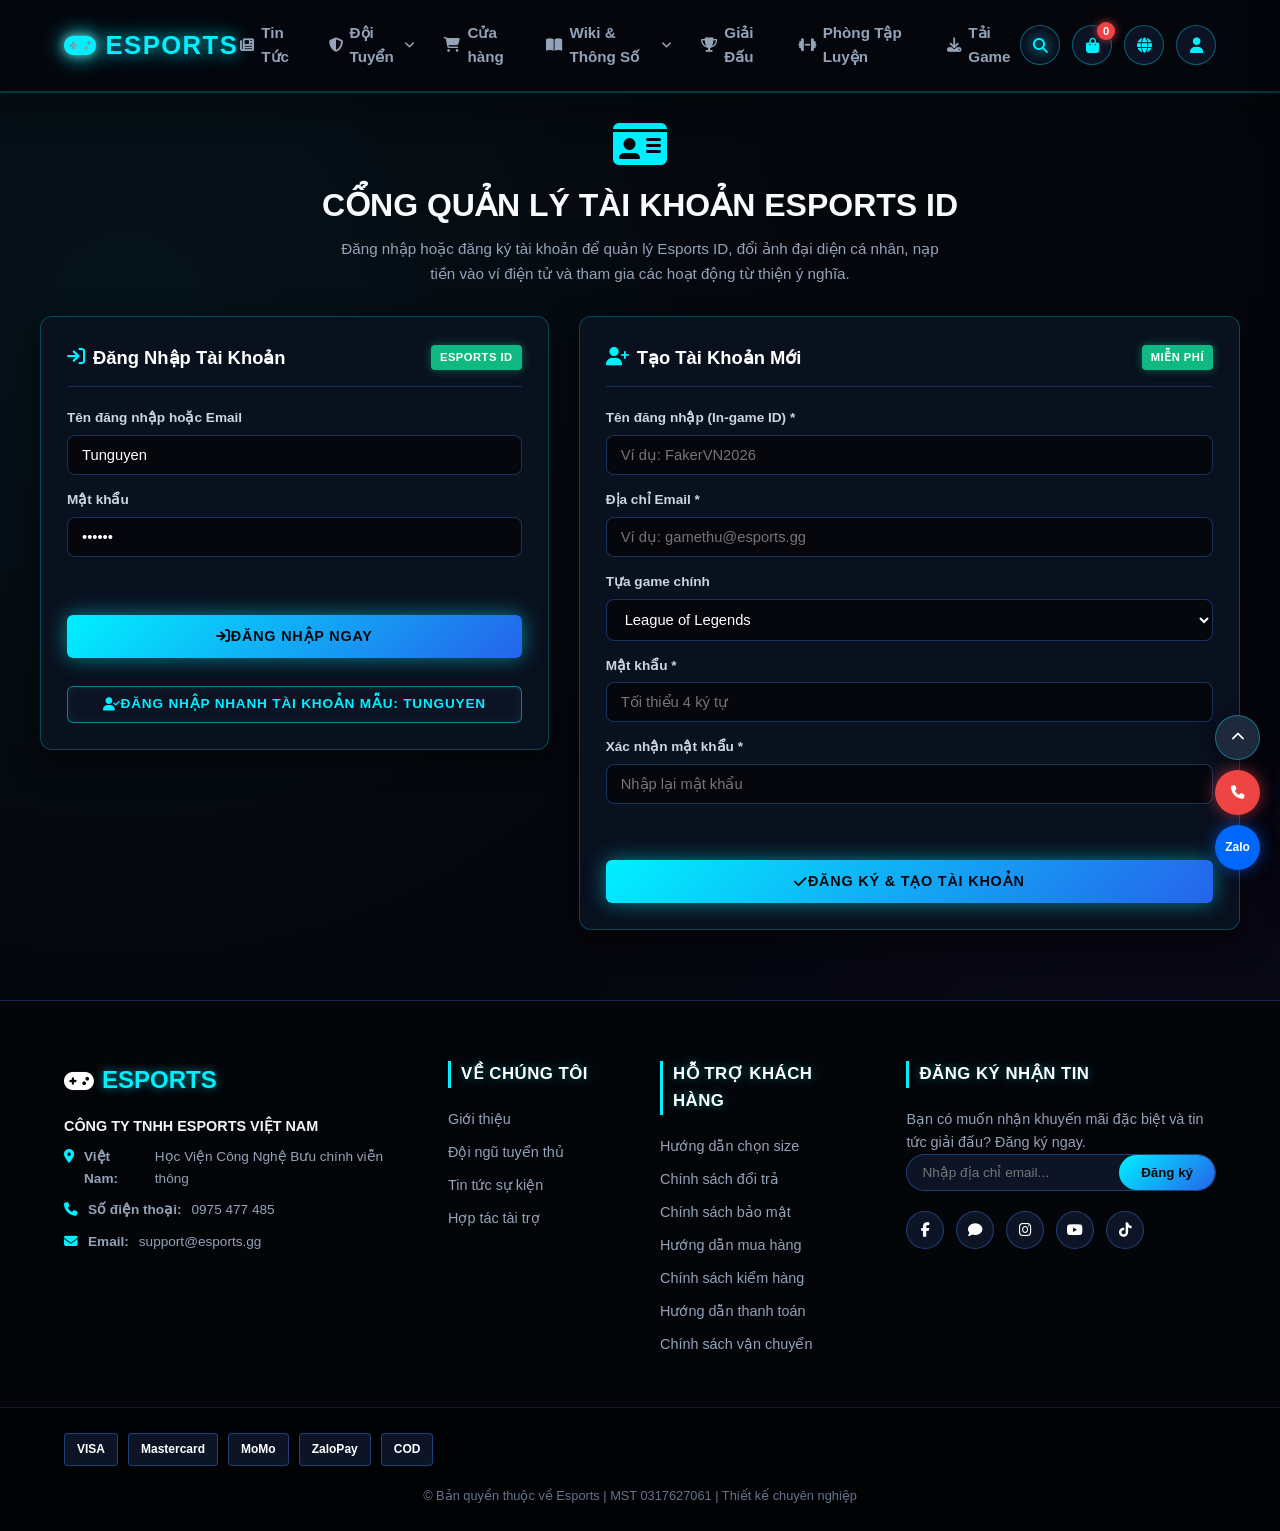
==== commit 61612670: "Add files via upload" ====
--- a/account.html
+++ b/account.html
@@ -3,7 +3,7 @@
 <head>
     <meta charset="UTF-8">
     <meta name="viewport" content="width=device-width, initial-scale=1.0">
-    <title>Esports - Tạo & Quản Lý Tài Khoản</title>
+    <title>Esports - Cổng Quản Lý Tài Khoản Esports ID</title>
     <link rel="icon" type="image/svg+xml" href="logo.svg">
     <link rel="stylesheet" href="style.css">
     <link rel="stylesheet" href="https://cdnjs.cloudflare.com/ajax/libs/font-awesome/6.4.0/css/all.min.css">
@@ -16,7 +16,7 @@
             <i class="fa-solid fa-gamepad"></i><span>ESPORTS</span>
         </a>
         <nav class="navbar">
-    <a href="news.html"><i class="fa-solid fa-newspaper"></i> Tin Tức</a>
+            <a href="news.html"><i class="fa-solid fa-newspaper"></i> Tin Tức</a>
             
             <div class="dropdown">
                 <a href="roster.html" class="dropdown-toggle">
@@ -44,11 +44,29 @@
                 <i class="fa-solid fa-cart-shopping"></i> 
                 <span>Cửa hàng</span>
             </a>
-            <a href="wiki.html"><i class="fa-solid fa-book-open"></i> Wiki & Thông Số</a>
+            <div class="dropdown">
+                <a href="wiki.html" class="dropdown-toggle">
+                    <i class="fa-solid fa-book-open"></i> Wiki & Thông Số 
+                    <i class="fa-solid fa-angle-down" style="font-size: 0.75rem;"></i>
+                </a>
+                <div class="dropdown-menu wiki-dropdown-menu">
+                    <div class="dropdown-column">
+                        <h4>Tướng & Nhân Vật</h4>
+                        <a href="wiki.html?tab=lol-champ">Tướng Liên Minh (LOL)</a>
+                        <a href="wiki.html?tab=lq-champ">Tướng Liên Quân Mobile</a>
+                        <a href="wiki.html?tab=ff-char">Nhân Vật Free Fire</a>
+                    </div>
+                    <div class="dropdown-column">
+                        <h4>Trang Bị & Vũ Khí</h4>
+                        <a href="wiki.html?game=lol&type=equipment">Trang Bị LMHT</a>
+                        <a href="wiki.html?game=lq&type=equipment">Trang Bị Liên Quân</a>
+                        <a href="wiki.html?game=ff&type=equipment">Vũ Khí Free Fire</a>
+                    </div>
+                </div>
+            </div>
             <a href="tournaments.html"><i class="fa-solid fa-trophy"></i> Giải Đấu</a>
-    <a href="practice.html"><i class="fa-solid fa-dumbbell"></i> Phòng Tập Luyện</a>
+            <a href="practice.html"><i class="fa-solid fa-dumbbell"></i> Phòng Tập Luyện</a>
             <a href="downloads.html"><i class="fa-solid fa-download"></i> Tải Game</a>
-            <a href="account.html" class="active"><i class="fa-solid fa-user-plus"></i> Tài Khoản</a>
         </nav>
 
         <div class="header-right">
@@ -74,9 +92,41 @@
                 </div>
             </div>
 
-            <button type="button" class="header-action-btn account-btn" id="accountToggleBtn" title="Tài khoản" aria-label="Tài khoản">
-                <i class="fa-solid fa-user"></i>
-            </button>
+            <!-- Tài khoản User Dropdown (Phong cách Riot Games) -->
+            <div class="user-menu-wrapper" id="userMenuWrapper">
+                <button type="button" class="header-action-btn account-btn" id="accountToggleBtn" title="Tài khoản" aria-label="Tài khoản">
+                    <i class="fa-solid fa-user" id="headerUserIcon"></i>
+                    <img src="images/faker_league_of_legends_esports.png" alt="Avatar" class="header-user-avatar" id="headerUserAvatar" style="display: none;">
+                </button>
+                <div class="user-profile-dropdown" id="userProfileDropdown">
+                    <div class="up-header">
+                        <img src="images/faker_league_of_legends_esports.png" alt="Avatar" class="up-avatar" id="upAvatarImg">
+                        <div class="up-info">
+                            <span class="up-name" id="upRiotId">Tunguyen#2026</span>
+                            <span class="up-email" id="upEmail">tunguyen@esports.gg</span>
+                        </div>
+                    </div>
+                    <div class="up-wallet-bar">
+                        <div class="up-wallet-left">
+                            <span class="up-wallet-label"><i class="fa-solid fa-wallet" style="color: #10b981;"></i> Số dư ví:</span>
+                            <span class="up-wallet-val" id="upWalletBalance">500.000 đ</span>
+                        </div>
+                        <a href="account.html?tab=wallet" class="up-wallet-btn">
+                            <i class="fa-solid fa-plus-circle"></i> Nạp
+                        </a>
+                    </div>
+                    <div class="up-links">
+                        <a href="account.html?tab=riot-id"><i class="fa-solid fa-id-badge" style="color: #00f0ff;"></i> Thông Tin ID</a>
+                        <a href="account.html?tab=wallet"><i class="fa-solid fa-wallet" style="color: #10b981;"></i> Nạp Tiền & Ví Điện Tử</a>
+                        <a href="account.html?tab=charity"><i class="fa-solid fa-hand-holding-heart" style="color: #ec4899;"></i> Quyên Góp Từ Thiện</a>
+                        <a href="account.html?tab=orders"><i class="fa-solid fa-box-open" style="color: #f59e0b;"></i> Lịch Sử Đơn Hàng</a>
+                        <a href="account.html?tab=security"><i class="fa-solid fa-shield-halved" style="color: #3b82f6;"></i> Bảo Mật & 2FA</a>
+                        <button type="button" class="up-logout-btn" id="upLogoutBtn">
+                            <i class="fa-solid fa-arrow-right-from-bracket"></i> Đăng Xuất
+                        </button>
+                    </div>
+                </div>
+            </div>
 
             <button class="mobile-menu-btn" id="mobileMenuBtn" aria-label="Mở menu">
                 <i class="fa-solid fa-bars"></i>
@@ -87,21 +137,202 @@
     <!-- Ngăn kéo Giỏ hàng -->
     <div class="side-overlay" id="cartOverlay"></div>
     <aside class="cart-drawer" id="cartDrawer">
-        <div class="drawer-header">
-            <h3 style="color: #00f0ff; font-size: 1.1rem; display: flex; align-items: center; gap: 8px;">
-                <i class="fa-solid fa-bag-shopping"></i> Giỏ Hàng Của Bạn
-            </h3>
-            <button type="button" class="drawer-close-btn" id="cartCloseBtn"><i class="fa-solid fa-xmark"></i></button>
-        </div>
-        <div class="cart-items-list" id="cartItemsList">
-            <p class="empty-cart-msg">Chưa có sản phẩm nào trong giỏ hàng.</p>
-        </div>
-        <div class="cart-footer">
-            <div class="cart-total-row">
-                <span>Tổng cộng:</span>
-                <strong id="cartTotalPrice">0 đ</strong>
-            </div>
-            <button type="button" class="btn btn-primary" id="checkoutBtn" style="width: 100%;">Thanh Toán Ngay</button>
+        <div class="drawer-header cart-drawer-header">
+            <div class="cart-nav-tabs">
+                <button type="button" class="cart-tab-btn active" id="cartTabBtnCart" title="Xem giỏ hàng">
+                    <i class="fa-solid fa-bag-shopping"></i> <span>Giỏ Hàng</span>
+                    <span class="cart-tab-badge" id="cartTabBadgeCount">0</span>
+                </button>
+                <button type="button" class="cart-tab-btn" id="cartTabBtnCheckout" title="Thông tin đặt hàng">
+                    <i class="fa-solid fa-file-invoice-dollar"></i> <span>Đặt Hàng</span>
+                </button>
+            </div>
+            <button type="button" class="drawer-close-btn" id="cartCloseBtn" aria-label="Đóng"><i class="fa-solid fa-xmark"></i></button>
+        </div>
+
+        <!-- TAB 1: DANH SÁCH GIỎ HÀNG -->
+        <div class="cart-view-pane active" id="cartPaneItems">
+            <div class="cart-items-list" id="cartItemsList">
+                <p class="empty-cart-msg">Chưa có sản phẩm nào trong giỏ hàng.</p>
+            </div>
+            <div class="cart-footer">
+                <div class="cart-total-row">
+                    <span>Tổng cộng:</span>
+                    <strong id="cartTotalPrice">0 đ</strong>
+                </div>
+                <button type="button" class="btn btn-primary" id="checkoutBtn" style="width: 100%;">
+                    <span>Thanh Toán Ngay</span> <i class="fa-solid fa-arrow-right" style="margin-left: 6px;"></i>
+                </button>
+            </div>
+        </div>
+
+        <!-- TAB 2: THÔNG TIN ĐẶT HÀNG -->
+        <div class="cart-view-pane" id="cartPaneCheckout">
+            <div class="checkout-scroll-area">
+                <button type="button" class="checkout-back-btn" id="checkoutBackToCartBtn">
+                    <i class="fa-solid fa-arrow-left"></i> <span>Quay lại giỏ hàng</span>
+                </button>
+
+                <form id="orderForm" autocomplete="on" onsubmit="return false;">
+                    <div class="checkout-form-group">
+                        <label for="orderRecipientName"><i class="fa-solid fa-user"></i> Họ tên người nhận <span class="req">*</span></label>
+                        <input type="text" id="orderRecipientName" class="checkout-input" placeholder="Ví dụ: Nguyễn Văn A" required>
+                    </div>
+
+                    <div class="checkout-form-group">
+                        <label for="orderPhone"><i class="fa-solid fa-phone"></i> Số điện thoại nhận hàng <span class="req">*</span></label>
+                        <input type="tel" id="orderPhone" class="checkout-input" placeholder="Ví dụ: 0912 345 678" required>
+                    </div>
+
+                    <div class="checkout-form-group">
+                        <label for="orderAddress"><i class="fa-solid fa-location-dot"></i> Địa chỉ nhận hàng <span class="req">*</span></label>
+                        <textarea id="orderAddress" class="checkout-input checkout-textarea" rows="2" placeholder="Số nhà, tên đường, phường/xã, quận/huyện, tỉnh/thành..." required></textarea>
+                    </div>
+
+                    <div class="checkout-delivery-card">
+                        <div class="delivery-card-header">
+                            <i class="fa-solid fa-clock"></i>
+                            <span>Ước tính thời gian nhận hàng</span>
+                        </div>
+                        <div class="delivery-estimate-badge">
+                            <div class="delivery-estimate-main"><i class="fa-solid fa-bolt" style="color: #00f0ff;"></i> <strong>2 - 3 ngày làm việc</strong></div>
+                            <div class="delivery-estimate-date" id="orderDeliveryDateText">Dự kiến giao: 2 - 3 ngày tới</div>
+                        </div>
+                        <div class="delivery-courier-tag">
+                            <i class="fa-solid fa-truck-fast"></i> Đơn vị vận chuyển: Esports Express (Giao hàng hỏa tốc)
+                        </div>
+                    </div>
+
+                    <div class="checkout-form-group">
+                        <label><i class="fa-solid fa-wallet"></i> Phương thức thanh toán <span class="req">*</span></label>
+                        <div class="payment-methods-grid">
+                            <label class="payment-method-card selected">
+                                <input type="radio" name="orderPaymentMethod" value="COD" checked>
+                                <span class="pm-radio-custom"></span>
+                                <div class="pm-details">
+                                    <div class="pm-title"><i class="fa-solid fa-hand-holding-dollar"></i> Tiền mặt khi nhận hàng (COD)</div>
+                                    <div class="pm-desc">Kiểm tra hàng trước khi thanh toán</div>
+                                </div>
+                            </label>
+                            <label class="payment-method-card" id="walletPaymentCard">
+                                <input type="radio" name="orderPaymentMethod" value="WALLET">
+                                <span class="pm-radio-custom"></span>
+                                <div class="pm-details">
+                                    <div class="pm-title"><i class="fa-solid fa-wallet" style="color: #10b981;"></i> Ví Tiền Esports (<span id="checkoutWalletBalanceLabel">500.000 đ</span>)</div>
+                                    <div class="pm-desc" id="checkoutWalletDesc">Trừ trực tiếp số dư tài khoản web</div>
+                                </div>
+                            </label>
+                            <label class="payment-method-card">
+                                <input type="radio" name="orderPaymentMethod" value="BANK">
+                                <span class="pm-radio-custom"></span>
+                                <div class="pm-details">
+                                    <div class="pm-title"><i class="fa-solid fa-qrcode"></i> Chuyển khoản VietQR / Banking</div>
+                                    <div class="pm-desc">Quét mã QR tự động 24/7</div>
+                                </div>
+                            </label>
+                            <label class="payment-method-card">
+                                <input type="radio" name="orderPaymentMethod" value="EWALLET">
+                                <span class="pm-radio-custom"></span>
+                                <div class="pm-details">
+                                    <div class="pm-title"><i class="fa-solid fa-mobile-screen-button"></i> Ví MoMo / ZaloPay</div>
+                                    <div class="pm-desc">Thanh toán tức thì bảo mật</div>
+                                </div>
+                            </label>
+                        </div>
+                    </div>
+
+                    <div class="checkout-form-group">
+                        <label for="orderCouponInput"><i class="fa-solid fa-ticket"></i> Mã giảm giá</label>
+                        <div class="coupon-action-box">
+                            <input type="text" id="orderCouponInput" class="checkout-input coupon-input" placeholder="Nhập mã ưu đãi...">
+                            <button type="button" class="btn-coupon-apply" id="applyCouponBtn">Áp dụng</button>
+                        </div>
+                        <div class="coupon-status-msg" id="couponStatusMsg"></div>
+                        <div class="coupon-chips">
+                            <span>Gợi ý:</span>
+                            <button type="button" class="coupon-chip-btn" data-code="ESPORTS">ESPORTS (-10%)</button>
+                            <button type="button" class="coupon-chip-btn" data-code="FREESHIP">FREESHIP</button>
+                        </div>
+                    </div>
+
+                    <div class="checkout-summary-card">
+                        <div class="summary-line">
+                            <span>Tạm tính (<span id="checkoutSummaryQty">0</span> món):</span>
+                            <span id="checkoutSummarySubtotal">0 đ</span>
+                        </div>
+                        <div class="summary-line">
+                            <span>Phí vận chuyển:</span>
+                            <span id="checkoutSummaryShipping" class="free-ship">Miễn phí</span>
+                        </div>
+                        <div class="summary-line discount-line" id="checkoutDiscountRow" style="display: none;">
+                            <span>Mã giảm giá (<span id="checkoutCouponTag"></span>):</span>
+                            <span id="checkoutDiscountAmount">-0 đ</span>
+                        </div>
+                        <div class="summary-line total-line">
+                            <span>Tổng thanh toán:</span>
+                            <strong id="checkoutGrandTotal">0 đ</strong>
+                        </div>
+                    </div>
+
+                    <div class="checkout-error-banner" id="checkoutFormError" style="display: none;"></div>
+
+                    <button type="button" class="btn btn-primary" id="confirmOrderBtn" style="width: 100%; margin-top: 15px; padding: 12px;">
+                        <i class="fa-solid fa-circle-check" style="margin-right: 6px;"></i> Xác Nhận Đặt Hàng
+                    </button>
+                </form>
+            </div>
+        </div>
+
+        <!-- THÔNG BÁO ĐẶT HÀNG THÀNH CÔNG VỚI TỰ ĐỘNG TẮT -->
+        <div class="order-success-modal" id="orderSuccessModal">
+            <div class="order-success-content">
+                <div class="success-glow-icon">
+                    <i class="fa-solid fa-circle-check"></i>
+                </div>
+                <h4 class="success-heading">Đặt Hàng Thành Công!</h4>
+                <p class="success-subheading">Cảm ơn bạn đã tin tưởng và ủng hộ Esports Store.</p>
+                <div class="success-receipt-card">
+                    <div class="receipt-row">
+                        <span>Mã đơn hàng:</span>
+                        <strong class="receipt-order-id" id="successOrderCode">#ESP-89214</strong>
+                    </div>
+                    <div class="receipt-row">
+                        <span>Người nhận:</span>
+                        <span id="successCustomerName">Nguyễn Văn A</span>
+                    </div>
+                    <div class="receipt-row">
+                        <span>Số điện thoại:</span>
+                        <span id="successCustomerPhone">0912 345 678</span>
+                    </div>
+                    <div class="receipt-row">
+                        <span>Địa chỉ:</span>
+                        <span id="successCustomerAddress" class="text-truncate">Hà Nội</span>
+                    </div>
+                    <div class="receipt-row">
+                        <span>Thanh toán:</span>
+                        <span id="successCustomerPayment">COD (Tiền mặt)</span>
+                    </div>
+                    <div class="receipt-row total-receipt">
+                        <span>Tổng tiền:</span>
+                        <strong id="successCustomerTotal">0 đ</strong>
+                    </div>
+                    <div class="receipt-row">
+                        <span>Dự kiến giao:</span>
+                        <span style="color: #00f0ff;" id="successDeliveryEstimate">2 - 3 ngày tới</span>
+                    </div>
+                </div>
+                <div class="auto-close-container">
+                    <div class="auto-close-text">
+                        <i class="fa-solid fa-circle-notch fa-spin"></i> Tự động hoàn tất và đóng sau <span id="autoCloseCounter">3</span>s...
+                    </div>
+                    <div class="auto-close-bar-track">
+                        <div class="auto-close-bar-fill" id="autoCloseProgressBar"></div>
+                    </div>
+                </div>
+                <button type="button" class="btn btn-primary" id="dismissSuccessBtn" style="width: 100%; margin-top: 12px; padding: 10px;">
+                    Đóng ngay
+                </button>
+            </div>
         </div>
     </aside>
 
@@ -112,14 +343,14 @@
             <div class="account-header">
                 <i class="fa-solid fa-gamepad" style="font-size: 2rem; color: #00f0ff;"></i>
                 <h3 id="accountModalTitle">Đăng Nhập Esports ID</h3>
-                <p>Đồng bộ giỏ hàng, lịch thi đấu và thành tích luyện tập</p>
+                <p>Đồng bộ tài khoản Esports, nạp ví và lịch sử thi đấu</p>
             </div>
             <form id="accountForm" class="account-form">
                 <input type="text" id="accountUsername" placeholder="Tên đăng nhập hoặc Email" required>
                 <input type="password" id="accountPassword" placeholder="Mật khẩu" required>
                 <button type="submit" class="btn btn-primary" style="width: 100%;">Đăng Nhập</button>
             </form>
-            <p class="account-switch">Chưa có tài khoản? <a href="account.html">Tạo tài khoản ngay</a></p>
+            <p class="account-switch">Chưa có tài khoản? <a href="account.html?tab=register" id="toggleAuthMode">Tạo tài khoản ngay</a></p>
         </div>
     </div>
 
@@ -159,83 +390,695 @@
             <a href="store.html"><i class="fa-solid fa-cart-shopping"></i> Cửa Hàng</a>
             <a href="wiki.html"><i class="fa-solid fa-book-open"></i> Wiki & Thông Số</a>
             <a href="tournaments.html"><i class="fa-solid fa-trophy"></i> Giải Đấu</a>
-        <a href="practice.html"><i class="fa-solid fa-dumbbell"></i> Phòng Tập Luyện</a>
-            <a href="account.html"><i class="fa-solid fa-user-plus"></i> Tài Khoản</a>
+            <a href="practice.html"><i class="fa-solid fa-dumbbell"></i> Phòng Tập Luyện</a>
+            <a href="account.html" class="active"><i class="fa-solid fa-id-card"></i> Tài Khoản</a>
             <a href="downloads.html" class="drawer-cta"><i class="fa-solid fa-download"></i> Tải Game</a>
         </nav>
     </aside>
 
-    <!-- NỘI DUNG CHÍNH: TẠO & QUẢN LÝ TÀI KHOẢN -->
-    <section class="section" style="margin-top: 60px;">
-<div class="section-title">
-    <h2><i class="fa-solid fa-id-card"></i> Trung Tâm Tài Khoản Esports ID</h2>
-    <p>Bạn đã có tài khoản? <a href="index.html?openLogin=1" onclick="event.preventDefault(); document.getElementById('accountModal').classList.add('open');" style="color: #00f0ff; font-weight: 700;">Đăng nhập tại đây</a></p>
-</div>
-
-        <div class="account-manager-grid">
-            <!-- CỘT 1: FORM TẠO TÀI KHOẢN MỚI -->
-            <div class="account-panel-card">
-                <div class="panel-header">
-                    <h3><i class="fa-solid fa-user-plus"></i> Tạo Tài Khoản Mới</h3>
-                    <span class="badge-cat fps">MIỄN PHÍ</span>
-                </div>
-                <form id="createAccountForm" class="account-create-form">
-                    <div class="form-group">
-                        <label for="regUsername">Tên đăng nhập (In-game ID) *</label>
-                        <input type="text" id="regUsername" placeholder="Ví dụ: FakerVN2026" required>
-                    </div>
-                    <div class="form-group">
-                        <label for="regEmail">Địa chỉ Email *</label>
-                        <input type="email" id="regEmail" placeholder="Ví dụ: game thủ@esports.gg" required>
-                    </div>
-                    <div class="form-group">
-                        <label for="regFavoriteGame">Tựa game chính</label>
-                        <select id="regFavoriteGame">
-                            <option value="League of Legends">League of Legends</option>
-                            <option value="Liên Quân Mobile">Liên Quân Mobile</option>
-                            <option value="Valorant">Valorant</option>
-                            <option value="Free Fire">Free Fire</option>
-                            <option value="PUBG Mobile">PUBG Mobile</option>
-                            <option value="CS2">Counter-Strike 2</option>
-                            <option value="FC Online">FC Online</option>
-                        </select>
-                    </div>
-                    <div class="form-group">
-                        <label for="regPassword">Mật khẩu *</label>
-                        <input type="password" id="regPassword" placeholder="Nhập mật khẩu (tối thiểu 4 ký tự)" minlength="4" required>
-                    </div>
-                    <div class="form-group">
-                        <label for="regConfirmPassword">Xác nhận mật khẩu *</label>
-                        <input type="password" id="regConfirmPassword" placeholder="Nhập lại mật khẩu" minlength="4" required>
-                    </div>
-                    <p id="createAccountMsg" class="account-feedback-msg"></p>
-                    <button type="submit" class="btn btn-primary" style="width: 100%; margin-top: 8px;">
-                        <i class="fa-solid fa-check"></i> Tạo & Lưu Tài Khoản
+    <!-- NỘI DUNG CHÍNH: RIOT GAMES ACCOUNT PORTAL (ACCOUNT.RIOTGAMES.COM STYLE) -->
+    <main class="riot-portal-wrapper">
+
+        <!-- 1. GIAO DIỆN KHI ĐÃ ĐĂNG NHẬP -->
+        <div id="accountLoggedInView" style="display: none;">
+            
+            <!-- HERO CARD (BANNER THÔNG TIN NGƯỜI CHƠI) -->
+            <div class="riot-hero-card">
+                <div class="riot-hero-left">
+                    <div class="riot-avatar-frame" id="riotAvatarFrame" title="Nhấp để đổi ảnh đại diện">
+                        <img src="images/faker_league_of_legends_esports.png" alt="Avatar" id="riotHeroAvatar">
+                        <div class="riot-avatar-overlay">
+                            <i class="fa-solid fa-camera"></i>
+                            <span>Đổi ảnh</span>
+                        </div>
+                    </div>
+                    <div class="riot-hero-details">
+                        <h1 class="riot-id-title">
+                            <span id="heroRiotId">Tunguyen#2026</span>
+                            <span class="riot-verified-badge"><i class="fa-solid fa-shield-halved"></i> ĐÃ XÁC MINH</span>
+                        </h1>
+                        <p class="riot-user-email" id="heroUserEmail">tunguyen@esports.gg</p>
+                    </div>
+                </div>
+
+                <div class="riot-wallet-widget">
+                    <div class="riot-wallet-left">
+                        <span style="color: #94a3b8; font-size: 0.78rem; text-transform: uppercase; font-weight: 700; letter-spacing: 0.5px;">
+                            <i class="fa-solid fa-wallet" style="color: #10b981;"></i> Số Dư Ví Web
+                        </span>
+                        <div class="riot-wallet-amount" id="heroWalletBalance">500.000 đ</div>
+                    </div>
+                    <div class="riot-wallet-actions">
+                        <button type="button" class="btn-topup-quick" id="heroQuickTopupBtn">
+                            <i class="fa-solid fa-plus-circle"></i> Nạp Tiền
+                        </button>
+                        <button type="button" class="btn-charity-quick" id="heroQuickCharityBtn">
+                            <i class="fa-solid fa-heart"></i> Ủng Hộ
+                        </button>
+                    </div>
+                </div>
+            </div>
+
+            <!-- DASHBOARD GRID: SIDEBAR TABS & CONTENT PANELS (CHUẨN ACCOUNT.RIOTGAMES.COM) -->
+            <div class="riot-main-grid">
+                
+                <!-- SIDEBAR ĐIỀU HƯỚNG TABS -->
+                <aside class="riot-nav-sidebar">
+                    <button type="button" class="riot-tab-btn active" data-tab="tab-riot-id">
+                        <i class="fa-solid fa-id-badge"></i> <span>Thông Tin ID & Avatar</span>
                     </button>
-                </form>
-            </div>
-
-            <!-- CỘT 2: DANH SÁCH QUẢN LÝ CÁC TÀI KHOẢN ĐÃ TẠO -->
-            <div class="account-panel-card">
-                <div class="panel-header">
-                    <h3><i class="fa-solid fa-users-gear"></i> Tài Khoản Đã Lưu (<span id="savedAccountCount">0</span>)</h3>
-                    <button type="button" class="btn btn-outline" id="clearAllAccountsBtn" style="padding: 6px 12px; font-size: 0.78rem;">
-                        <i class="fa-solid fa-trash-can"></i> Xóa Tất Cả
+                    <button type="button" class="riot-tab-btn" data-tab="tab-personal">
+                        <i class="fa-solid fa-user-gear"></i> <span>Thông Tin Cá Nhân</span>
                     </button>
-                </div>
-
-                <!-- Thanh trạng thái tài khoản đang đăng nhập -->
-                <div class="active-session-banner" id="activeSessionBanner">
-                    <span>Trạng thái: <strong>Chưa đăng nhập</strong></span>
-                </div>
-
-                <!-- Danh sách thẻ tài khoản -->
-                <div class="saved-accounts-list" id="savedAccountsList">
-                    <p class="empty-cart-msg">Chưa có tài khoản nào được lưu. Hãy tạo tài khoản ở khung bên cạnh!</p>
-                </div>
-            </div>
-        </div>
-    </section>
+                    <button type="button" class="riot-tab-btn" data-tab="tab-wallet">
+                        <i class="fa-solid fa-wallet"></i> <span>Nạp Tiền & Ví Điện Tử</span>
+                    </button>
+                    <button type="button" class="riot-tab-btn" data-tab="tab-charity">
+                        <i class="fa-solid fa-hand-holding-heart"></i> <span>Quỹ Từ Thiện</span>
+                    </button>
+                    <button type="button" class="riot-tab-btn" data-tab="tab-orders">
+                        <i class="fa-solid fa-box-open"></i> <span>Đơn Hàng Shop</span>
+                    </button>
+                    <button type="button" class="riot-tab-btn" data-tab="tab-security">
+                        <i class="fa-solid fa-shield-halved"></i> <span>Bảo Mật & 2FA</span>
+                    </button>
+                    <button type="button" class="riot-tab-btn" data-tab="tab-saved-accounts">
+                        <i class="fa-solid fa-users"></i> <span>Chuyển Tài Khoản</span>
+                    </button>
+                    <button type="button" class="riot-tab-btn logout-tab" id="sidebarLogoutBtn">
+                        <i class="fa-solid fa-arrow-right-from-bracket"></i> <span>Đăng Xuất</span>
+                    </button>
+                </aside>
+
+                <!-- KHU VỰC NỘI DUNG TABS -->
+                <div class="riot-panels-container">
+                    
+                    <!-- TAB 1: RIOT ID & ẢNH ĐẠI DIỆN -->
+                    <div class="riot-panel active" id="tab-riot-id">
+                        
+                        <!-- CARD 1: THÔNG TIN ID -->
+                        <div class="riot-card">
+                            <div class="riot-card-header">
+                                <h3><i class="fa-solid fa-id-badge"></i> Thông Tin ID</h3>
+                                <span class="badge-cat fps" style="font-size: 0.72rem;">ĐỊNH DANH TOÀN CẦU</span>
+                            </div>
+                            <p class="riot-desc-text">
+                                Esports ID là tên hiển thị độc quyền của bạn trên toàn hệ thống Esports, League of Legends, Valorant và Cửa Hàng. Bạn có thể thay đổi tên và mã thẻ định danh bất cứ lúc nào.
+                            </p>
+                            <form id="riotIdForm" onsubmit="return false;">
+                                <div style="display: grid; grid-template-columns: 2fr 1fr; gap: 14px; margin-bottom: 16px;">
+                                    <div class="form-group">
+                                        <label for="editRiotGameName" style="color: #cbd5e1; font-size: 0.82rem; font-weight: 700; margin-bottom: 6px; display: block;">TÊN TRONG GAME (GAME NAME)</label>
+                                        <input type="text" id="editRiotGameName" class="checkout-input" placeholder="Ví dụ: Tunguyen" required>
+                                    </div>
+                                    <div class="form-group">
+                                        <label for="editRiotTagline" style="color: #cbd5e1; font-size: 0.82rem; font-weight: 700; margin-bottom: 6px; display: block;">MÃ THẺ (TAGLINE)</label>
+                                        <input type="text" id="editRiotTagline" class="checkout-input" placeholder="Ví dụ: 2026" maxlength="5" required>
+                                    </div>
+                                </div>
+                                <div style="display: flex; justify-content: flex-end;">
+                                    <button type="button" class="btn btn-primary" id="saveRiotIdBtn">
+                                        <i class="fa-solid fa-floppy-disk"></i> Lưu Thay Đổi ID
+                                    </button>
+                                </div>
+                            </form>
+                        </div>
+
+                        <!-- CARD 2: THAY ĐỔI ẢNH ĐẠI DIỆN (AVATAR) -->
+                        <div class="riot-card">
+                            <div class="riot-card-header">
+                                <h3><i class="fa-solid fa-circle-user"></i> Thay Đổi Ảnh Đại Diện (Avatar)</h3>
+                                <span class="badge-cat moba" style="font-size: 0.72rem;">ĐỒNG BỘ TOÀN WEB</span>
+                            </div>
+                            <p class="riot-desc-text">
+                                Chọn ảnh đại diện từ bộ sưu tập Tuyển thủ / Huyền thoại Esports hoặc tải ảnh từ máy tính của bạn lên để thể hiện phong cách cá nhân.
+                            </p>
+
+                            <!-- Khung xem trước & Tải ảnh lên -->
+                            <div class="avatar-preview-box">
+                                <img src="images/faker_league_of_legends_esports.png" alt="Avatar preview" class="current-avatar-circle" id="currentAvatarPreview">
+                                <div class="avatar-upload-actions">
+                                    <h4 style="color: #f8fafc; margin: 0; font-size: 0.95rem;">Ảnh đại diện hiện tại</h4>
+                                    <p style="color: #94a3b8; margin: 0; font-size: 0.8rem;">Hỗ trợ định dạng JPG, PNG, WebP hoặc SVG (tối đa 5MB)</p>
+                                    <div style="display: flex; gap: 10px; margin-top: 6px;">
+                                        <label for="avatarUploadInput" class="btn-upload-file">
+                                            <i class="fa-solid fa-cloud-arrow-up"></i> Tải ảnh từ máy tính lên
+                                        </label>
+                                        <input type="file" id="avatarUploadInput" accept="image/*" style="display: none;">
+                                    </div>
+                                </div>
+                            </div>
+
+                            <!-- Bộ sưu tập ảnh đại diện có sẵn -->
+                            <div class="preset-avatars-label">
+                                <i class="fa-solid fa-fire" style="color: #f59e0b;"></i> Hoặc chọn từ bộ sưu tập Gaming Pro:
+                            </div>
+                            <div class="avatar-selector-grid" id="avatarPresetGrid">
+                                <div class="avatar-choice-item selected" data-avatar="images/faker_league_of_legends_esports.png" title="Faker T1 (Quỷ Vương)">
+                                    <img src="images/faker_league_of_legends_esports.png" alt="Faker">
+                                </div>
+                                <div class="avatar-choice-item" data-avatar="images/laibang.png" title="Lai Bâng SGP (Vua Rừng)">
+                                    <img src="images/laibang.png" alt="Lai Bâng">
+                                </div>
+                                <div class="avatar-choice-item" data-avatar="images/avatar_cyber.svg" title="Cyber Samurai 2026">
+                                    <img src="images/avatar_cyber.svg" alt="Cyber">
+                                </div>
+                                <div class="avatar-choice-item" data-avatar="images/avatar_yasuo.svg" title="Kẻ Bất Dung Thứ Yasuo">
+                                    <img src="images/avatar_yasuo.svg" alt="Yasuo">
+                                </div>
+                                <div class="avatar-choice-item" data-avatar="images/avatar_jinx.svg" title="Khẩu Pháo Nổi Loạn Jinx">
+                                    <img src="images/avatar_jinx.svg" alt="Jinx">
+                                </div>
+                                <div class="avatar-choice-item" data-avatar="images/avatar_viper.svg" title="Đặc Điệp Viper Toxic">
+                                    <img src="images/avatar_viper.svg" alt="Viper">
+                                </div>
+                                <div class="avatar-choice-item" data-avatar="images/avatar_dragon.svg" title="Long Thần Hỏa Long">
+                                    <img src="images/avatar_dragon.svg" alt="Dragon">
+                                </div>
+                                <div class="avatar-choice-item" data-avatar="images/avatar_phoenix.svg" title="Phượng Hoàng Bất Diệt">
+                                    <img src="images/avatar_phoenix.svg" alt="Phoenix">
+                                </div>
+                            </div>
+
+                            <div style="display: flex; justify-content: flex-end;">
+                                <button type="button" class="btn btn-primary" id="saveAvatarBtn">
+                                    <i class="fa-solid fa-check"></i> Áp Dụng Ảnh Đại Diện Này
+                                </button>
+                            </div>
+                        </div>
+
+                    </div>
+
+                    <!-- TAB 2: THÔNG TIN CÁ NHÂN -->
+                    <div class="riot-panel" id="tab-personal">
+                        <div class="riot-card">
+                            <div class="riot-card-header">
+                                <h3><i class="fa-solid fa-user-gear"></i> Thông Tin Cá Nhân</h3>
+                                <span class="badge-cat strategy" style="font-size: 0.72rem;">BẢO MẬT RIÊNG TƯ</span>
+                            </div>
+                            <p class="riot-desc-text">
+                                Thông tin tài khoản này được sử dụng để liên hệ xác minh, giao quà tặng giải đấu và vận chuyển các đơn hàng bạn mua tại Esports Store.
+                            </p>
+                            <form id="personalInfoForm" onsubmit="return false;">
+                                <div style="display: grid; grid-template-columns: 1fr 1fr; gap: 16px; margin-bottom: 16px;">
+                                    <div class="form-group">
+                                        <label for="personalEmail" style="color: #cbd5e1; font-size: 0.82rem; font-weight: 700; margin-bottom: 6px; display: block;">ĐỊA CHỈ EMAIL</label>
+                                        <input type="email" id="personalEmail" class="checkout-input" value="tunguyen@esports.gg" required>
+                                    </div>
+                                    <div class="form-group">
+                                        <label for="personalPhone" style="color: #cbd5e1; font-size: 0.82rem; font-weight: 700; margin-bottom: 6px; display: block;">SỐ ĐIỆN THOẠI</label>
+                                        <input type="tel" id="personalPhone" class="checkout-input" value="0975 477 485" placeholder="Ví dụ: 0912 345 678">
+                                    </div>
+                                </div>
+                                <div style="display: grid; grid-template-columns: 1fr 1fr; gap: 16px; margin-bottom: 16px;">
+                                    <div class="form-group">
+                                        <label for="personalDob" style="color: #cbd5e1; font-size: 0.82rem; font-weight: 700; margin-bottom: 6px; display: block;">NGÀY SINH</label>
+                                        <input type="date" id="personalDob" class="checkout-input" value="2002-05-18">
+                                    </div>
+                                    <div class="form-group">
+                                        <label for="personalCountry" style="color: #cbd5e1; font-size: 0.82rem; font-weight: 700; margin-bottom: 6px; display: block;">QUỐC GIA / KHU VỰC</label>
+                                        <select id="personalCountry" class="checkout-input">
+                                            <option value="VN" selected>Việt Nam (VN)</option>
+                                            <option value="KR">Hàn Quốc (KR)</option>
+                                            <option value="US">Hoa Kỳ (US)</option>
+                                            <option value="SG">Singapore (SG)</option>
+                                        </select>
+                                    </div>
+                                </div>
+                                <div class="form-group" style="margin-bottom: 20px;">
+                                    <label for="personalFavGame" style="color: #cbd5e1; font-size: 0.82rem; font-weight: 700; margin-bottom: 6px; display: block;">TỰA GAME CHÍNH ĐANG THI ĐẤU</label>
+                                    <select id="personalFavGame" class="checkout-input">
+                                        <option value="League of Legends">League of Legends (LMHT)</option>
+                                        <option value="Liên Quân Mobile">Liên Quân Mobile</option>
+                                        <option value="Valorant">Valorant</option>
+                                        <option value="Free Fire">Free Fire</option>
+                                        <option value="PUBG Mobile">PUBG Mobile</option>
+                                        <option value="Counter-Strike 2">Counter-Strike 2 (CS2)</option>
+                                        <option value="FC Online">EA SPORTS FC Online</option>
+                                    </select>
+                                </div>
+                                <div style="display: flex; justify-content: flex-end;">
+                                    <button type="button" class="btn btn-primary" id="savePersonalInfoBtn">
+                                        <i class="fa-solid fa-floppy-disk"></i> Lưu Thông Tin Cá Nhân
+                                    </button>
+                                </div>
+                            </form>
+                        </div>
+                    </div>
+
+                    <!-- TAB 3: NẠP TIỀN & VÍ ĐIỆN TỬ WEB -->
+                    <div class="riot-panel" id="tab-wallet">
+                        
+                        <!-- BANNER SỐ DƯ HIỆN TẠI -->
+                        <div class="wallet-hero-banner">
+                            <div>
+                                <span style="color: #94a3b8; font-size: 0.82rem; text-transform: uppercase; font-weight: 700;">
+                                    <i class="fa-solid fa-coins" style="color: #10b981;"></i> Số dư khả dụng trong ví
+                                </span>
+                                <div class="wallet-hero-val" id="walletTabBalanceDisplay">500.000 đ</div>
+                                <p style="color: #cbd5e1; font-size: 0.82rem; margin: 4px 0 0 0;">
+                                    Dùng để <strong>mua sắm tại Cửa Hàng</strong> và <strong>quyên góp ủng hộ các hoàn cảnh khó khăn</strong>.
+                                </p>
+                            </div>
+                            <button type="button" class="btn-topup-quick" id="openTopupModalFromTabBtn" style="padding: 12px 20px; font-size: 0.95rem;">
+                                <i class="fa-solid fa-bolt"></i> Nạp Ngay (VietQR)
+                            </button>
+                        </div>
+
+                        <!-- KHUNG CHỌN GÓI NẠP TIỀN -->
+                        <div class="riot-card">
+                            <div class="riot-card-header">
+                                <h3><i class="fa-solid fa-credit-card"></i> Nạp Tiền Vào Ví Esports</h3>
+                                <span class="badge-cat fps" style="font-size: 0.72rem;">TỰ ĐỘNG CỘNG TIỀN 24/7</span>
+                            </div>
+                            <p class="riot-desc-text">
+                                Chọn mức nạp nhanh bên dưới để nhận thêm ưu đãi thưởng nạp lên đến 20%, sau đó quét mã VietQR bằng ứng dụng ngân hàng bất kỳ để cộng tiền tức thì.
+                            </p>
+
+                            <!-- Chips chọn mệnh giá nạp -->
+                            <div class="topup-chips-grid" id="topupChipsGrid">
+                                <button type="button" class="topup-chip-btn" data-amount="50000">
+                                    <span>50.000 đ</span>
+                                    <span class="chip-bonus">+0%</span>
+                                </button>
+                                <button type="button" class="topup-chip-btn selected" data-amount="100000">
+                                    <span>100.000 đ</span>
+                                    <span class="chip-bonus">+0%</span>
+                                </button>
+                                <button type="button" class="topup-chip-btn" data-amount="200000">
+                                    <span>200.000 đ</span>
+                                    <span class="chip-bonus">+5% (10k)</span>
+                                </button>
+                                <button type="button" class="topup-chip-btn" data-amount="500000">
+                                    <span>500.000 đ</span>
+                                    <span class="chip-bonus">+10% (50k)</span>
+                                </button>
+                                <button type="button" class="topup-chip-btn" data-amount="1000000">
+                                    <span>1.000.000 đ</span>
+                                    <span class="chip-bonus">+15% (150k)</span>
+                                </button>
+                                <button type="button" class="topup-chip-btn" data-amount="2000000">
+                                    <span>2.000.000 đ</span>
+                                    <span class="chip-bonus">+20% (400k)</span>
+                                </button>
+                            </div>
+
+                            <!-- Nhập số tiền tùy chỉnh -->
+                            <div class="form-group" style="margin-bottom: 20px;">
+                                <label for="customTopupAmountInput" style="color: #cbd5e1; font-size: 0.82rem; font-weight: 700; margin-bottom: 6px; display: block;">HOẶC NHẬP SỐ TIỀN TÙY CHỌN (Tối thiểu 10.000 đ)</label>
+                                <div style="position: relative;">
+                                    <input type="number" id="customTopupAmountInput" class="checkout-input" placeholder="Ví dụ: 300000" min="10000" step="10000" style="padding-right: 40px;">
+                                    <span style="position: absolute; right: 14px; top: 12px; color: #94a3b8; font-weight: 700;">đ</span>
+                                </div>
+                            </div>
+
+                            <button type="button" class="btn btn-primary" id="launchTopupQrBtn" style="width: 100%; padding: 14px; font-size: 1rem;">
+                                <i class="fa-solid fa-qrcode"></i> Tạo Mã VietQR & Nạp Tiền Ngay
+                            </button>
+                        </div>
+
+                        <!-- LỊCH SỬ BIẾN ĐỘNG SỐ DƯ VÍ -->
+                        <div class="riot-card">
+                            <div class="riot-card-header">
+                                <h3><i class="fa-solid fa-clock-rotate-left"></i> Lịch Sử Giao Dịch Ví</h3>
+                                <button type="button" class="btn btn-outline" id="clearWalletHistoryBtn" style="padding: 4px 10px; font-size: 0.75rem;">
+                                    <i class="fa-solid fa-rotate"></i> Làm mới
+                                </button>
+                            </div>
+                            <div style="overflow-x: auto;">
+                                <table class="transaction-table">
+                                    <thead>
+                                        <tr>
+                                            <th>MÃ GD</th>
+                                            <th>LOẠI GIAO DỊCH</th>
+                                            <th>SỐ TIỀN</th>
+                                            <th>THỜI GIAN</th>
+                                            <th>TRẠNG THÁI</th>
+                                        </tr>
+                                    </thead>
+                                    <tbody id="walletTransactionsBody">
+                                        <!-- Danh sách giao dịch động -->
+                                    </tbody>
+                                </table>
+                            </div>
+                        </div>
+
+                    </div>
+
+                    <!-- TAB 4: QUYÊN GÓP TỪ THIỆN (ỦNG HỘ NGƯỜI CÓ HOÀN CẢNH KHÓ KHĂN) -->
+                    <div class="riot-panel" id="tab-charity">
+                        
+                        <!-- BANNER QUỸ TỪ THIỆN -->
+                        <div class="charity-lead-banner">
+                            <i class="fa-solid fa-hand-holding-heart"></i>
+                            <div class="charity-lead-info">
+                                <h4>Quỹ Esports Chung Tay Vì Cộng Đồng</h4>
+                                <p>
+                                    Cộng đồng Esports không chỉ là những trận đấu nảy lửa mà còn là tấm lòng tương thân tương ái. Toàn bộ tiền quyên góp được trích từ <strong>Số Dư Ví</strong> của bạn và được chuyển trực tiếp 100% đến các hoàn cảnh khó khăn, trẻ em vùng cao và người già neo đơn.
+                                </p>
+                            </div>
+                        </div>
+
+                        <!-- DANH SÁCH CÁC CHIẾN DỊCH QUYÊN GÓP -->
+                        <div class="charity-campaigns-grid" id="charityCampaignsGrid">
+                            
+                            <!-- CHIẾN DỊCH 1 -->
+                            <div class="charity-card selected" data-campaign-id="camp1" data-campaign-name="Bữa Cơm Yêu Thương Trẻ Em Vùng Cao">
+                                <div class="charity-card-header">
+                                    <i class="fa-solid fa-bowl-rice"></i>
+                                    <h4>Bữa Cơm Cho Trẻ Em Vùng Cao</h4>
+                                </div>
+                                <p>Cung cấp 500 suất cơm dinh dưỡng, sữa tươi và áo ấm mùa đông cho học sinh tiểu học nghèo tại các điểm trường Tây Bắc.</p>
+                                <div class="charity-progress-bar">
+                                    <div class="charity-progress-fill" style="width: 78%;"></div>
+                                </div>
+                                <div class="charity-stat-row">
+                                    <span>Đã quyên góp: <strong>39.000.000 đ</strong></span>
+                                    <span>Mục tiêu: <strong>50.000.000 đ</strong> (78%)</span>
+                                </div>
+                            </div>
+
+                            <!-- CHIẾN DỊCH 2 -->
+                            <div class="charity-card" data-campaign-id="camp2" data-campaign-name="Mái Ấm Hy Vọng Người Già Neo Đơn">
+                                <div class="charity-card-header">
+                                    <i class="fa-solid fa-house-chimney-heart"></i>
+                                    <h4>Mái Ấm Hy Vọng Người Già Neo Đơn</h4>
+                                </div>
+                                <p>Hỗ trợ chi phí thuốc men, dịch vụ y tế và nhu yếu phẩm thiết yếu hàng tháng cho 80 cụ già không nơi nương tựa.</p>
+                                <div class="charity-progress-bar">
+                                    <div class="charity-progress-fill" style="width: 72%;"></div>
+                                </div>
+                                <div class="charity-stat-row">
+                                    <span>Đã quyên góp: <strong>28.800.000 đ</strong></span>
+                                    <span>Mục tiêu: <strong>40.000.000 đ</strong> (72%)</span>
+                                </div>
+                            </div>
+
+                            <!-- CHIẾN DỊCH 3 -->
+                            <div class="charity-card" data-campaign-id="camp3" data-campaign-name="Học Bổng Chắp Cánh Game Thủ Trẻ Vượt Khó">
+                                <div class="charity-card-header">
+                                    <i class="fa-solid fa-graduation-cap"></i>
+                                    <h4>Học Bổng Game Thủ Trẻ Vượt Khó</h4>
+                                </div>
+                                <p>Trao học bổng tiếp sức đến trường và bảo trợ trang thiết bị học tập cho các tài năng trẻ có hoàn cảnh gia đình đặc biệt khó khăn.</p>
+                                <div class="charity-progress-bar">
+                                    <div class="charity-progress-fill" style="width: 65%;"></div>
+                                </div>
+                                <div class="charity-stat-row">
+                                    <span>Đã quyên góp: <strong>39.000.000 đ</strong></span>
+                                    <span>Mục tiêu: <strong>60.000.000 đ</strong> (65%)</span>
+                                </div>
+                            </div>
+
+                        </div>
+
+                        <!-- KHUNG NHẬP TIỀN QUYÊN GÓP -->
+                        <div class="riot-card">
+                            <div class="riot-card-header">
+                                <h3><i class="fa-solid fa-heart-circle-plus" style="color: #ec4899;"></i> Gửi Tấm Lòng Hảo Tâm</h3>
+                                <span style="color: #10b981; font-weight: 700; font-size: 0.86rem;">
+                                    <i class="fa-solid fa-wallet"></i> Ví của bạn: <strong id="charityWalletBalanceText">500.000 đ</strong>
+                                </span>
+                            </div>
+
+                            <div style="background: rgba(236, 72, 153, 0.08); border: 1px solid rgba(236, 72, 153, 0.25); border-radius: 10px; padding: 12px 16px; margin-bottom: 16px;">
+                                <span style="color: #94a3b8; font-size: 0.8rem;">Chiến dịch đang chọn:</span>
+                                <div style="color: #f8fafc; font-weight: 800; font-size: 1.05rem;" id="selectedCampaignDisplay">
+                                    Bữa Cơm Yêu Thương Trẻ Em Vùng Cao
+                                </div>
+                            </div>
+
+                            <!-- Mệnh giá quyên góp nhanh -->
+                            <div style="margin-bottom: 14px;">
+                                <label style="color: #cbd5e1; font-size: 0.82rem; font-weight: 700; margin-bottom: 8px; display: block;">CHỌN SỐ TIỀN ỦNG HỘ TỪ VÍ</label>
+                                <div class="topup-chips-grid" id="charityChipsGrid">
+                                    <button type="button" class="topup-chip-btn" data-amount="20000">20.000 đ</button>
+                                    <button type="button" class="topup-chip-btn selected" data-amount="50000">50.000 đ</button>
+                                    <button type="button" class="topup-chip-btn" data-amount="100000">100.000 đ</button>
+                                    <button type="button" class="topup-chip-btn" data-amount="200000">200.000 đ</button>
+                                    <button type="button" class="topup-chip-btn" data-amount="500000">500.000 đ</button>
+                                </div>
+                            </div>
+
+                            <div class="form-group" style="margin-bottom: 14px;">
+                                <label for="charityCustomAmountInput" style="color: #cbd5e1; font-size: 0.82rem; font-weight: 700; margin-bottom: 6px; display: block;">HOẶC NHẬP SỐ TIỀN KHÁC (đ)</label>
+                                <input type="number" id="charityCustomAmountInput" class="checkout-input" placeholder="Ví dụ: 80000" min="5000" step="5000">
+                            </div>
+
+                            <div class="form-group" style="margin-bottom: 16px;">
+                                <label for="charityMessageInput" style="color: #cbd5e1; font-size: 0.82rem; font-weight: 700; margin-bottom: 6px; display: block;">LỜI NHẮN ĐỘNG VIÊN / CHIA SẺ</label>
+                                <input type="text" id="charityMessageInput" class="checkout-input" placeholder="Ví dụ: Chúc các em nhỏ luôn vui khỏe và học giỏi!">
+                            </div>
+
+                            <div style="display: flex; align-items: center; gap: 8px; margin-bottom: 20px;">
+                                <input type="checkbox" id="charityAnonymousCheck" style="width: 18px; height: 18px; cursor: pointer;">
+                                <label for="charityAnonymousCheck" style="color: #cbd5e1; font-size: 0.86rem; cursor: pointer;">
+                                    Ủng hộ ẩn danh (Không hiển thị tên trên Bảng Vàng vinh danh)
+                                </label>
+                            </div>
+
+                            <button type="button" class="btn btn-primary" id="confirmCharityDonationBtn" style="width: 100%; padding: 14px; font-size: 1rem; background: linear-gradient(135deg, #ec4899, #be185d);">
+                                <i class="fa-solid fa-hand-holding-heart"></i> Xác Nhận Trích Số Dư Ví Quyên Góp
+                            </button>
+                        </div>
+
+                        <!-- BẢNG VÀNG VINH DANH NHÀ HẢO TÂM -->
+                        <div class="riot-card">
+                            <div class="riot-card-header">
+                                <h3><i class="fa-solid fa-award" style="color: #f59e0b;"></i> Bảng Vàng Tri Ân Các Nhà Hảo Tâm</h3>
+                                <span class="badge-cat strategy" style="font-size: 0.72rem;">VINH DANH CỘNG ĐỒNG</span>
+                            </div>
+                            <div class="donor-honors-list" id="donorHonorsList">
+                                <!-- Danh sách các lượt quyên góp -->
+                            </div>
+                        </div>
+
+                    </div>
+
+                    <!-- TAB 5: LỊCH SỬ ĐƠN HÀNG SHOP -->
+                    <div class="riot-panel" id="tab-orders">
+                        <div class="riot-card">
+                            <div class="riot-card-header">
+                                <h3><i class="fa-solid fa-bag-shopping"></i> Lịch Sử Đơn Hàng Mua Tại Shop</h3>
+                                <a href="store.html" class="btn btn-outline" style="padding: 6px 12px; font-size: 0.8rem;">
+                                    <i class="fa-solid fa-cart-plus"></i> Đến Cửa Hàng
+                                </a>
+                            </div>
+                            <p class="riot-desc-text">
+                                Danh sách các đơn hàng áo đấu, gear, linh vật và phụ kiện bạn đã mua tại Esports Store bằng <strong>Ví Tiền Esports</strong> hoặc COD.
+                            </p>
+                            <div id="shopOrdersContainer">
+                                <!-- Danh sách đơn hàng từ shop -->
+                            </div>
+                        </div>
+                    </div>
+
+                    <!-- TAB 6: BẢO MẬT & ĐĂNG NHẬP (2FA) -->
+                    <div class="riot-panel" id="tab-security">
+                        <div class="riot-card">
+                            <div class="riot-card-header">
+                                <h3><i class="fa-solid fa-key"></i> Đổi Mật Khẩu Tài Khoản</h3>
+                            </div>
+                            <form id="changePasswordForm" onsubmit="return false;">
+                                <div class="form-group" style="margin-bottom: 14px;">
+                                    <label for="currentPasswordInput" style="color: #cbd5e1; font-size: 0.82rem; font-weight: 700; margin-bottom: 6px; display: block;">MẬT KHẨU HIỆN TẠI</label>
+                                    <input type="password" id="currentPasswordInput" class="checkout-input" placeholder="Nhập mật khẩu hiện tại" required>
+                                </div>
+                                <div style="display: grid; grid-template-columns: 1fr 1fr; gap: 14px; margin-bottom: 16px;">
+                                    <div class="form-group">
+                                        <label for="newPasswordInput" style="color: #cbd5e1; font-size: 0.82rem; font-weight: 700; margin-bottom: 6px; display: block;">MẬT KHẨU MỚI</label>
+                                        <input type="password" id="newPasswordInput" class="checkout-input" placeholder="Tối thiểu 4 ký tự" minlength="4" required>
+                                    </div>
+                                    <div class="form-group">
+                                        <label for="confirmNewPasswordInput" style="color: #cbd5e1; font-size: 0.82rem; font-weight: 700; margin-bottom: 6px; display: block;">XÁC NHẬN MẬT KHẨU MỚI</label>
+                                        <input type="password" id="confirmNewPasswordInput" class="checkout-input" placeholder="Nhập lại mật khẩu mới" minlength="4" required>
+                                    </div>
+                                </div>
+                                <div style="display: flex; justify-content: flex-end;">
+                                    <button type="button" class="btn btn-primary" id="saveNewPasswordBtn">
+                                        <i class="fa-solid fa-shield-check"></i> Cập Nhật Mật Khẩu Mới
+                                    </button>
+                                </div>
+                            </form>
+                        </div>
+
+                        <div class="riot-card">
+                            <div class="riot-card-header">
+                                <h3><i class="fa-solid fa-mobile-screen-button"></i> Xác Thực Hai Yếu Tố (2FA)</h3>
+                                <span class="badge-cat fps" style="font-size: 0.72rem;">KHUYÊN DÙNG</span>
+                            </div>
+                            <p class="riot-desc-text">
+                                Bảo vệ tài khoản và ví tiền của bạn khỏi truy cập trái phép bằng cách yêu cầu mã xác thực gửi về Email hoặc ứng dụng Google Authenticator mỗi khi đăng nhập trên thiết bị mới.
+                            </p>
+                            <div style="display: flex; justify-content: space-between; align-items: center; background: #111827; padding: 14px 18px; border-radius: 10px;">
+                                <div>
+                                    <strong style="color: #f8fafc; font-size: 0.95rem;">Xác thực qua Email / Mã OTP</strong>
+                                    <p style="color: #94a3b8; font-size: 0.8rem; margin: 2px 0 0 0;">Trạng thái: <span style="color: #10b981; font-weight: 700;">Đang bảo vệ (Đã Bật)</span></p>
+                                </div>
+                                <button type="button" class="btn btn-outline" id="toggle2faBtn" style="padding: 6px 14px; font-size: 0.82rem;">
+                                    Đang Bật
+                                </button>
+                            </div>
+                        </div>
+                    </div>
+
+                    <!-- TAB 7: QUẢN LÝ & CHUYỂN ĐỔI NHIỀU TÀI KHOẢN -->
+                    <div class="riot-panel" id="tab-saved-accounts">
+                        <div class="riot-card">
+                            <div class="riot-card-header">
+                                <h3><i class="fa-solid fa-users"></i> Tài Khoản Đã Lưu (<span id="savedAccountCount">0</span>)</h3>
+                                <button type="button" class="btn btn-outline" id="clearAllAccountsBtn" style="padding: 6px 12px; font-size: 0.78rem;">
+                                    <i class="fa-solid fa-trash-can"></i> Xóa Tất Cả
+                                </button>
+                            </div>
+                            <div class="active-session-banner" id="activeSessionBanner">
+                                <span>Trạng thái: <strong>Đang đăng nhập</strong></span>
+                            </div>
+                            <div class="saved-accounts-list" id="savedAccountsList">
+                                <!-- Danh sách tài khoản đã lưu -->
+                            </div>
+                        </div>
+                    </div>
+
+                </div>
+
+            </div>
+
+        </div>
+
+        <!-- 2. GIAO DIỆN KHI CHƯA ĐĂNG NHẬP -->
+        <div id="accountLoggedOutView">
+            <div style="text-align: center; margin-bottom: 30px;">
+                <i class="fa-solid fa-id-card" style="font-size: 3rem; color: #00f0ff; margin-bottom: 12px;"></i>
+                <h2 style="font-size: 2rem; color: #f8fafc; font-weight: 800; margin: 0 0 6px 0;">CỔNG QUẢN LÝ TÀI KHOẢN ESPORTS ID</h2>
+                <p style="color: #94a3b8; max-width: 600px; margin: 0 auto; font-size: 0.95rem;">
+                    Đăng nhập hoặc đăng ký tài khoản để quản lý Esports ID, đổi ảnh đại diện cá nhân, nạp tiền vào ví điện tử và tham gia các hoạt động từ thiện ý nghĩa.
+                </p>
+            </div>
+
+            <div class="account-manager-grid">
+                <!-- FORM ĐĂNG NHẬP NHANH -->
+                <div class="account-panel-card">
+                    <div class="panel-header">
+                        <h3><i class="fa-solid fa-arrow-right-to-bracket"></i> Đăng Nhập Tài Khoản</h3>
+                        <span class="badge-cat fps">ESPORTS ID</span>
+                    </div>
+                    <form id="portalLoginForm" class="account-create-form" onsubmit="return false;">
+                        <div class="form-group">
+                            <label for="portalLoginUser">Tên đăng nhập hoặc Email</label>
+                            <input type="text" id="portalLoginUser" placeholder="Nhập tên đăng nhập hoặc email" value="Tunguyen" required>
+                        </div>
+                        <div class="form-group">
+                            <label for="portalLoginPass">Mật khẩu</label>
+                            <input type="password" id="portalLoginPass" placeholder="Nhập mật khẩu" value="123456" required>
+                        </div>
+                        <div id="portalLoginMsg" class="account-feedback-msg"></div>
+                        <button type="button" class="btn btn-primary" id="portalLoginSubmitBtn" style="width: 100%; margin-top: 10px; padding: 12px;">
+                            <i class="fa-solid fa-arrow-right-to-bracket"></i> Đăng Nhập Ngay
+                        </button>
+                        <div style="margin-top: 14px; text-align: center;">
+                            <button type="button" class="btn btn-outline" id="quickLoginDemoBtn" style="width: 100%; font-size: 0.85rem; padding: 8px;">
+                                <i class="fa-solid fa-user-check"></i> Đăng nhập nhanh tài khoản mẫu: Tunguyen
+                            </button>
+                        </div>
+                    </form>
+                </div>
+
+                <!-- FORM TẠO TÀI KHOẢN MỚI -->
+                <div class="account-panel-card">
+                    <div class="panel-header">
+                        <h3><i class="fa-solid fa-user-plus"></i> Tạo Tài Khoản Mới</h3>
+                        <span class="badge-cat fps">MIỄN PHÍ</span>
+                    </div>
+                    <form id="createAccountForm" class="account-create-form">
+                        <div class="form-group">
+                            <label for="regUsername">Tên đăng nhập (In-game ID) *</label>
+                            <input type="text" id="regUsername" placeholder="Ví dụ: FakerVN2026" required>
+                        </div>
+                        <div class="form-group">
+                            <label for="regEmail">Địa chỉ Email *</label>
+                            <input type="email" id="regEmail" placeholder="Ví dụ: gamethu@esports.gg" required>
+                        </div>
+                        <div class="form-group">
+                            <label for="regFavoriteGame">Tựa game chính</label>
+                            <select id="regFavoriteGame">
+                                <option value="League of Legends">League of Legends</option>
+                                <option value="Liên Quân Mobile">Liên Quân Mobile</option>
+                                <option value="Valorant">Valorant</option>
+                                <option value="Free Fire">Free Fire</option>
+                                <option value="PUBG Mobile">PUBG Mobile</option>
+                                <option value="Counter-Strike 2">Counter-Strike 2</option>
+                                <option value="FC Online">FC Online</option>
+                            </select>
+                        </div>
+                        <div class="form-group">
+                            <label for="regPassword">Mật khẩu *</label>
+                            <input type="password" id="regPassword" placeholder="Tối thiểu 4 ký tự" minlength="4" required>
+                        </div>
+                        <div class="form-group">
+                            <label for="regConfirmPassword">Xác nhận mật khẩu *</label>
+                            <input type="password" id="regConfirmPassword" placeholder="Nhập lại mật khẩu" minlength="4" required>
+                        </div>
+                        <p id="createAccountMsg" class="account-feedback-msg"></p>
+                        <button type="submit" class="btn btn-primary" style="width: 100%; margin-top: 8px; padding: 12px;">
+                            <i class="fa-solid fa-check"></i> Đăng Ký & Tạo Tài Khoản
+                        </button>
+                    </form>
+                </div>
+            </div>
+        </div>
+
+    </main>
+
+    <!-- MODAL NẠP TIỀN VIETQR TỰ ĐỘNG (CHUẨN NGÂN HÀNG MBBANK) -->
+    <div class="modal-backdrop" id="topupQrModal">
+        <div class="topup-qr-box">
+            <button type="button" class="modal-close-btn" id="closeTopupQrModalBtn" aria-label="Đóng"><i class="fa-solid fa-xmark"></i></button>
+            <div style="display: flex; align-items: center; justify-content: center; gap: 8px; color: #10b981; font-weight: 800; font-size: 1.25rem;">
+                <i class="fa-solid fa-qrcode"></i> NẠP TIỀN QUA VIETQR
+            </div>
+            <p style="color: #94a3b8; font-size: 0.84rem; margin: 6px 0 0 0;">
+                Mở app ngân hàng hoặc MoMo / VNPay bất kỳ để quét mã thanh toán 24/7.
+            </p>
+
+            <div class="qr-image-wrap">
+                <img src="" alt="Mã VietQR nạp tiền" id="topupQrImg">
+            </div>
+
+            <div class="qr-payment-info">
+                <div class="qr-info-row">
+                    <span>Ngân hàng thụ hưởng:</span>
+                    <strong>MBBank (Ngân hàng Quân Đội)</strong>
+                </div>
+                <div class="qr-info-row">
+                    <span>Số tài khoản:</span>
+                    <strong style="color: #00f0ff;">0975 477 485</strong>
+                </div>
+                <div class="qr-info-row">
+                    <span>Chủ tài khoản:</span>
+                    <strong>CONG TY TNHH ESPORTS VN</strong>
+                </div>
+                <div class="qr-info-row">
+                    <span>Số tiền nạp:</span>
+                    <strong style="color: #10b981; font-size: 1rem;" id="qrTopupAmountDisplay">100.000 đ</strong>
+                </div>
+                <div class="qr-info-row">
+                    <span>Nội dung chuyển khoản:</span>
+                    <strong style="color: #f59e0b;" id="qrTopupMemoDisplay">NAP TUGUYEN 100K</strong>
+                </div>
+            </div>
+
+            <button type="button" class="btn btn-primary" id="confirmTopupTransferBtn" style="width: 100%; padding: 12px; font-weight: 800; background: linear-gradient(135deg, #10b981, #059669);">
+                <i class="fa-solid fa-circle-check"></i> Xác Nhận Đã Chuyển Tiền (Cộng Tiền Ngay)
+            </button>
+            <button type="button" class="btn btn-outline" id="cancelTopupModalBtn" style="width: 100%; margin-top: 8px; padding: 8px; font-size: 0.85rem;">
+                Hủy & Đóng
+            </button>
+        </div>
+    </div>
+
+    <!-- TOAST NOTIFICATION TRONG MÀN HÌNH -->
+    <div id="esportsToastContainer" style="position: fixed; bottom: 25px; right: 25px; z-index: 9999; display: flex; flex-direction: column; gap: 10px;"></div>
 
     <!-- Footer -->
     <footer class="footer-section">
@@ -309,4 +1152,4 @@
 
     <script src="script.js"></script>
 </body>
-</html>+</html>
--- a/style.css
+++ b/style.css
@@ -1319,6 +1319,12 @@
     color: #00f0ff;
 }
 
+.drawer-nav > a.active {
+    background: rgba(0, 240, 255, 0.12);
+    color: #00f0ff;
+    box-shadow: inset 3px 0 0 #00f0ff;
+}
+
 .drawer-dropdown-btn .arrow {
     font-size: 0.8rem;
     transition: transform 0.25s ease;
@@ -1505,9 +1511,9 @@
 .cart-drawer {
     position: fixed;
     top: 0;
-    right: -380px;
-    width: 350px;
-    max-width: 90vw;
+    right: -460px;
+    width: 420px;
+    max-width: 95vw;
     height: 100vh;
     background: #0b0f19;
     border-left: 1px solid rgba(0, 240, 255, 0.3);
@@ -1516,12 +1522,77 @@
     padding: 20px;
     display: flex;
     flex-direction: column;
-    justify-content: space-between;
     transition: right 0.32s cubic-bezier(0.4, 0, 0.2, 1);
+    overflow: hidden;
 }
 
 .cart-drawer.open {
     right: 0;
+}
+
+/* Header Tabs */
+.cart-drawer-header {
+    display: flex;
+    align-items: center;
+    justify-content: space-between;
+    gap: 10px;
+    padding-bottom: 15px;
+    border-bottom: 1px solid rgba(255, 255, 255, 0.08);
+    flex-shrink: 0;
+}
+
+.cart-nav-tabs {
+    display: flex;
+    gap: 8px;
+    flex: 1;
+}
+
+.cart-tab-btn {
+    background: rgba(255, 255, 255, 0.04);
+    border: 1px solid rgba(255, 255, 255, 0.1);
+    color: #94a3b8;
+    border-radius: 8px;
+    padding: 7px 12px;
+    font-size: 0.88rem;
+    font-weight: 600;
+    cursor: pointer;
+    display: flex;
+    align-items: center;
+    gap: 6px;
+    transition: all 0.2s ease;
+}
+
+.cart-tab-btn:hover {
+    color: #fff;
+    border-color: rgba(0, 240, 255, 0.4);
+}
+
+.cart-tab-btn.active {
+    background: rgba(0, 240, 255, 0.12);
+    border-color: rgba(0, 240, 255, 0.6);
+    color: #00f0ff;
+    box-shadow: 0 0 12px rgba(0, 240, 255, 0.2);
+}
+
+.cart-tab-badge {
+    background: #ef4444;
+    color: #fff;
+    font-size: 0.72rem;
+    padding: 1px 6px;
+    border-radius: 999px;
+    line-height: 1.2;
+}
+
+/* Panes */
+.cart-view-pane {
+    display: none;
+    flex-direction: column;
+    flex: 1;
+    min-height: 0;
+}
+
+.cart-view-pane.active {
+    display: flex;
 }
 
 .cart-items-list {
@@ -1531,6 +1602,16 @@
     display: flex;
     flex-direction: column;
     gap: 12px;
+    padding-right: 4px;
+}
+
+.cart-items-list::-webkit-scrollbar {
+    width: 5px;
+}
+
+.cart-items-list::-webkit-scrollbar-thumb {
+    background: rgba(0, 240, 255, 0.3);
+    border-radius: 4px;
 }
 
 .empty-cart-msg {
@@ -1571,11 +1652,20 @@
     height: 28px;
     border-radius: 6px;
     cursor: pointer;
+    display: flex;
+    align-items: center;
+    justify-content: center;
+    transition: all 0.2s;
+}
+
+.cart-remove-btn:hover {
+    background: rgba(239, 68, 68, 0.3);
 }
 
 .cart-footer {
     border-top: 1px solid rgba(255, 255, 255, 0.1);
     padding-top: 15px;
+    margin-top: auto;
 }
 
 .cart-total-row {
@@ -1589,6 +1679,536 @@
 .cart-total-row strong {
     color: #00f0ff;
     font-size: 1.15rem;
+}
+
+/* Checkout Scroll Area */
+.checkout-scroll-area {
+    flex: 1;
+    overflow-y: auto;
+    padding: 14px 4px 10px 0;
+    display: flex;
+    flex-direction: column;
+    gap: 12px;
+}
+
+.checkout-scroll-area::-webkit-scrollbar {
+    width: 5px;
+}
+
+.checkout-scroll-area::-webkit-scrollbar-thumb {
+    background: rgba(0, 240, 255, 0.3);
+    border-radius: 4px;
+}
+
+.checkout-back-btn {
+    background: none;
+    border: none;
+    color: #94a3b8;
+    font-size: 0.85rem;
+    cursor: pointer;
+    display: inline-flex;
+    align-items: center;
+    gap: 6px;
+    padding: 0 0 6px 0;
+    transition: color 0.2s;
+    align-self: flex-start;
+}
+
+.checkout-back-btn:hover {
+    color: #00f0ff;
+}
+
+.checkout-form-group {
+    display: flex;
+    flex-direction: column;
+    gap: 6px;
+    margin-bottom: 10px;
+}
+
+.checkout-form-group label {
+    font-size: 0.85rem;
+    font-weight: 600;
+    color: #cbd5e1;
+    display: flex;
+    align-items: center;
+    gap: 6px;
+}
+
+.checkout-form-group label i {
+    color: #00f0ff;
+    font-size: 0.82rem;
+}
+
+.checkout-form-group label .req {
+    color: #ef4444;
+}
+
+.checkout-input {
+    background: #111827;
+    border: 1px solid rgba(255, 255, 255, 0.12);
+    border-radius: 8px;
+    padding: 9px 12px;
+    color: #f8fafc;
+    font-size: 0.88rem;
+    outline: none;
+    transition: all 0.2s ease;
+    font-family: inherit;
+    width: 100%;
+}
+
+.checkout-input:focus {
+    border-color: #00f0ff;
+    box-shadow: 0 0 10px rgba(0, 240, 255, 0.35);
+}
+
+.checkout-input.input-error {
+    border-color: #ef4444 !important;
+    background: rgba(239, 68, 68, 0.08);
+}
+
+.checkout-textarea {
+    resize: vertical;
+    min-height: 52px;
+}
+
+/* Delivery Card */
+.checkout-delivery-card {
+    background: linear-gradient(135deg, rgba(16, 185, 129, 0.08), rgba(0, 240, 255, 0.05));
+    border: 1px solid rgba(16, 185, 129, 0.3);
+    border-radius: 10px;
+    padding: 12px;
+    display: flex;
+    flex-direction: column;
+    gap: 6px;
+    margin-bottom: 10px;
+}
+
+.delivery-card-header {
+    display: flex;
+    align-items: center;
+    gap: 6px;
+    color: #10b981;
+    font-size: 0.82rem;
+    font-weight: 700;
+    text-transform: uppercase;
+    letter-spacing: 0.5px;
+}
+
+.delivery-estimate-badge {
+    display: flex;
+    flex-direction: column;
+    gap: 2px;
+}
+
+.delivery-estimate-main {
+    color: #f8fafc;
+    font-size: 0.95rem;
+    display: flex;
+    align-items: center;
+    gap: 6px;
+}
+
+.delivery-estimate-date {
+    color: #38bdf8;
+    font-size: 0.82rem;
+    font-weight: 500;
+}
+
+.delivery-courier-tag {
+    color: #94a3b8;
+    font-size: 0.75rem;
+    display: flex;
+    align-items: center;
+    gap: 6px;
+    border-top: 1px dashed rgba(255, 255, 255, 0.1);
+    padding-top: 6px;
+    margin-top: 2px;
+}
+
+/* Payment Methods */
+.payment-methods-grid {
+    display: flex;
+    flex-direction: column;
+    gap: 8px;
+}
+
+.payment-method-card {
+    display: flex;
+    align-items: center;
+    gap: 10px;
+    background: #111827;
+    border: 1px solid rgba(255, 255, 255, 0.1);
+    border-radius: 8px;
+    padding: 10px 12px;
+    cursor: pointer;
+    transition: all 0.2s ease;
+    position: relative;
+}
+
+.payment-method-card input[type="radio"] {
+    display: none;
+}
+
+.pm-radio-custom {
+    width: 18px;
+    height: 18px;
+    border-radius: 50%;
+    border: 2px solid #64748b;
+    display: flex;
+    align-items: center;
+    justify-content: center;
+    flex-shrink: 0;
+    transition: all 0.2s;
+}
+
+.payment-method-card.selected .pm-radio-custom {
+    border-color: #00f0ff;
+}
+
+.payment-method-card.selected .pm-radio-custom::after {
+    content: '';
+    width: 8px;
+    height: 8px;
+    background: #00f0ff;
+    border-radius: 50%;
+    box-shadow: 0 0 6px #00f0ff;
+}
+
+.payment-method-card:hover {
+    border-color: rgba(0, 240, 255, 0.4);
+}
+
+.payment-method-card.selected {
+    background: rgba(0, 240, 255, 0.08);
+    border-color: #00f0ff;
+    box-shadow: 0 0 12px rgba(0, 240, 255, 0.15);
+}
+
+.pm-details {
+    display: flex;
+    flex-direction: column;
+    gap: 2px;
+}
+
+.pm-title {
+    color: #f8fafc;
+    font-size: 0.88rem;
+    font-weight: 600;
+    display: flex;
+    align-items: center;
+    gap: 6px;
+}
+
+.pm-title i {
+    color: #00f0ff;
+    font-size: 0.85rem;
+}
+
+.pm-desc {
+    color: #64748b;
+    font-size: 0.75rem;
+}
+
+/* Coupon Box */
+.coupon-action-box {
+    display: flex;
+    gap: 8px;
+}
+
+.coupon-input {
+    flex: 1;
+    text-transform: uppercase;
+    letter-spacing: 0.5px;
+}
+
+.btn-coupon-apply {
+    background: linear-gradient(135deg, #00f0ff, #0284c7);
+    color: #020617;
+    border: none;
+    border-radius: 8px;
+    padding: 0 14px;
+    font-weight: 700;
+    font-size: 0.82rem;
+    cursor: pointer;
+    transition: all 0.2s;
+    white-space: nowrap;
+}
+
+.btn-coupon-apply:hover {
+    box-shadow: 0 0 12px rgba(0, 240, 255, 0.6);
+    filter: brightness(1.1);
+}
+
+.coupon-status-msg {
+    font-size: 0.78rem;
+    font-weight: 500;
+    min-height: 18px;
+    margin-top: 3px;
+}
+
+.coupon-status-msg.success {
+    color: #10b981;
+}
+
+.coupon-status-msg.error {
+    color: #ef4444;
+}
+
+.coupon-chips {
+    display: flex;
+    align-items: center;
+    gap: 6px;
+    flex-wrap: wrap;
+    font-size: 0.75rem;
+    color: #64748b;
+    margin-top: 2px;
+}
+
+.coupon-chip-btn {
+    background: rgba(255, 255, 255, 0.05);
+    border: 1px dashed rgba(0, 240, 255, 0.4);
+    color: #00f0ff;
+    border-radius: 4px;
+    padding: 2px 7px;
+    font-size: 0.72rem;
+    cursor: pointer;
+    font-weight: 600;
+    transition: all 0.2s;
+}
+
+.coupon-chip-btn:hover {
+    background: rgba(0, 240, 255, 0.15);
+    border-style: solid;
+}
+
+/* Order Summary */
+.checkout-summary-card {
+    background: #111827;
+    border: 1px solid rgba(255, 255, 255, 0.08);
+    border-radius: 8px;
+    padding: 12px;
+    display: flex;
+    flex-direction: column;
+    gap: 8px;
+    margin-top: 5px;
+    margin-bottom: 5px;
+}
+
+.summary-line {
+    display: flex;
+    justify-content: space-between;
+    align-items: center;
+    font-size: 0.85rem;
+    color: #94a3b8;
+}
+
+.summary-line.discount-line {
+    color: #10b981;
+}
+
+.summary-line .free-ship {
+    color: #10b981;
+    font-weight: 600;
+}
+
+.summary-line.total-line {
+    border-top: 1px solid rgba(255, 255, 255, 0.1);
+    padding-top: 8px;
+    font-size: 0.95rem;
+    color: #f8fafc;
+}
+
+.summary-line.total-line strong {
+    color: #00f0ff;
+    font-size: 1.15rem;
+}
+
+/* Error Banner */
+.checkout-error-banner {
+    background: rgba(239, 68, 68, 0.15);
+    border: 1px solid #ef4444;
+    color: #fca5a5;
+    border-radius: 8px;
+    padding: 8px 12px;
+    font-size: 0.82rem;
+    line-height: 1.4;
+    margin-top: 5px;
+}
+
+/* Success Modal inside Drawer */
+.order-success-modal {
+    position: absolute;
+    inset: 0;
+    background: rgba(11, 15, 25, 0.97);
+    backdrop-filter: blur(8px);
+    z-index: 50;
+    display: none;
+    align-items: center;
+    justify-content: center;
+    padding: 20px;
+}
+
+.order-success-modal.open {
+    display: flex;
+    animation: fadeInModal 0.28s ease forwards;
+}
+
+@keyframes fadeInModal {
+    from { opacity: 0; transform: scale(0.95); }
+    to { opacity: 1; transform: scale(1); }
+}
+
+.order-success-content {
+    background: #0d1322;
+    border: 1px solid rgba(0, 240, 255, 0.4);
+    box-shadow: 0 0 35px rgba(0, 240, 255, 0.25);
+    border-radius: 12px;
+    padding: 22px 18px;
+    width: 100%;
+    text-align: center;
+    display: flex;
+    flex-direction: column;
+    gap: 10px;
+}
+
+.success-glow-icon {
+    font-size: 3.2rem;
+    color: #10b981;
+    filter: drop-shadow(0 0 16px rgba(16, 185, 129, 0.7));
+    animation: bounceIcon 0.6s ease;
+}
+
+@keyframes bounceIcon {
+    0% { transform: scale(0.3); opacity: 0; }
+    60% { transform: scale(1.15); }
+    100% { transform: scale(1); opacity: 1; }
+}
+
+.success-heading {
+    color: #f8fafc;
+    font-size: 1.22rem;
+    margin: 0;
+    font-weight: 700;
+}
+
+.success-subheading {
+    color: #94a3b8;
+    font-size: 0.82rem;
+    margin: 0;
+}
+
+.success-receipt-card {
+    background: #111827;
+    border: 1px solid rgba(255, 255, 255, 0.08);
+    border-radius: 8px;
+    padding: 10px 12px;
+    display: flex;
+    flex-direction: column;
+    gap: 6px;
+    text-align: left;
+    margin: 4px 0;
+}
+
+.receipt-row {
+    display: flex;
+    justify-content: space-between;
+    align-items: center;
+    font-size: 0.82rem;
+    color: #94a3b8;
+}
+
+.receipt-row.total-receipt {
+    border-top: 1px dashed rgba(255, 255, 255, 0.12);
+    padding-top: 6px;
+    margin-top: 2px;
+    color: #f8fafc;
+    font-weight: 700;
+}
+
+.receipt-row.total-receipt strong {
+    color: #00f0ff;
+    font-size: 1rem;
+}
+
+.receipt-order-id {
+    color: #00f0ff;
+    font-family: monospace;
+    font-size: 0.9rem;
+}
+
+.text-truncate {
+    max-width: 180px;
+    white-space: nowrap;
+    overflow: hidden;
+    text-overflow: ellipsis;
+    text-align: right;
+}
+
+.auto-close-container {
+    display: flex;
+    flex-direction: column;
+    gap: 6px;
+    margin-top: 4px;
+}
+
+.auto-close-text {
+    font-size: 0.78rem;
+    color: #38bdf8;
+    display: flex;
+    align-items: center;
+    justify-content: center;
+    gap: 6px;
+}
+
+.auto-close-bar-track {
+    width: 100%;
+    height: 4px;
+    background: rgba(255, 255, 255, 0.1);
+    border-radius: 4px;
+    overflow: hidden;
+}
+
+.auto-close-bar-fill {
+    height: 100%;
+    width: 100%;
+    background: linear-gradient(90deg, #00f0ff, #10b981);
+}
+
+/* Global Toast Notification */
+.esports-toast {
+    position: fixed;
+    bottom: 25px;
+    right: 25px;
+    background: #0d1322;
+    border: 1px solid #00f0ff;
+    color: #f8fafc;
+    padding: 12px 20px;
+    border-radius: 8px;
+    box-shadow: 0 5px 25px rgba(0, 240, 255, 0.35);
+    font-size: 0.9rem;
+    font-weight: 600;
+    z-index: 9999;
+    opacity: 0;
+    transform: translateY(20px);
+    pointer-events: none;
+    transition: opacity 0.3s ease, transform 0.3s ease;
+}
+
+.esports-toast.show {
+    opacity: 1;
+    transform: translateY(0);
+}
+
+@media (max-width: 480px) {
+    .cart-drawer {
+        width: 100vw;
+        max-width: 100vw;
+        right: -100vw;
+        padding: 15px;
+    }
+    .text-truncate {
+        max-width: 130px;
+    }
 }
 
 /* Modal Đăng Nhập / Tài khoản */
@@ -2054,962 +2674,962 @@
 
 .account-manager-grid.register-only .account-panel-card:nth-child(2) {
     display: none;
-}
-
-/* ==========================================================
-   TRANG GIẢI ĐẤU - VIDEO TRỰC TIẾP (TOURNAMENTS.HTML)
-   ========================================================== */
-.tournament-video-grid {
-    display: grid;
-    grid-template-columns: repeat(auto-fit, minmax(340px, 1fr));
-    gap: 30px;
-    max-width: 1300px;
-    margin: 0 auto;
-}
-
-.tournament-video-card {
-    background: rgba(11, 18, 33, 0.85);
-    border: 1px solid rgba(59, 130, 246, 0.25);
-    border-radius: 14px;
-    overflow: hidden;
-    backdrop-filter: blur(10px);
-    transition: all 0.4s cubic-bezier(0.4, 0, 0.2, 1);
-    position: relative;
-}
-
-.tournament-video-card::before {
-    content: '';
-    position: absolute;
-    top: 0; left: 0; width: 100%; height: 3px;
-    background: linear-gradient(90deg, transparent, #00f0ff, #3b82f6, transparent);
-    opacity: 0;
-    transition: opacity 0.4s ease;
-}
-
-.tournament-video-card:hover {
-    transform: translateY(-8px) scale(1.01);
-    border-color: #00f0ff;
-    box-shadow: 0 15px 40px rgba(0, 240, 255, 0.25), inset 0 0 15px rgba(0, 240, 255, 0.08);
-}
-
-.tournament-video-card:hover::before {
-    opacity: 1;
-}
-
-/* Video iframe wrapper - giữ tỷ lệ 16:9 */
-.video-wrapper {
-    position: relative;
-    width: 100%;
-    padding-bottom: 56.25%; /* 16:9 */
-    background: #000;
-    overflow: hidden;
-}
-
-.video-wrapper iframe {
-    position: absolute;
-    top: 0;
-    left: 0;
-    width: 100%;
-    height: 100%;
-    border: none;
-}
-
-/* Thông tin dưới video */
-.video-info {
-    display: flex;
-    justify-content: space-between;
-    align-items: center;
-    padding: 14px 18px 0;
-}
-
-.video-game-tag {
-    font-size: 0.72rem;
-    font-weight: 800;
-    padding: 4px 10px;
-    border-radius: 4px;
-    letter-spacing: 0.8px;
-    text-transform: uppercase;
-}
-
-.video-game-tag.lol {
-    background: rgba(37, 99, 235, 0.25);
-    color: #60a5fa;
-    border: 1px solid rgba(37, 99, 235, 0.5);
-    box-shadow: 0 0 8px rgba(37, 99, 235, 0.3);
-}
-
-.video-game-tag.ff {
-    background: rgba(245, 158, 11, 0.2);
-    color: #fbbf24;
-    border: 1px solid rgba(245, 158, 11, 0.5);
-    box-shadow: 0 0 8px rgba(245, 158, 11, 0.3);
-}
-
-.video-game-tag.lq {
-    background: rgba(139, 92, 246, 0.2);
-    color: #a78bfa;
-    border: 1px solid rgba(139, 92, 246, 0.5);
-    box-shadow: 0 0 8px rgba(139, 92, 246, 0.3);
-}
-
-/* Trạng thái video */
-.video-status {
-    font-size: 0.72rem;
-    font-weight: 800;
-    padding: 4px 12px;
-    border-radius: 20px;
-    letter-spacing: 0.5px;
-    display: inline-flex;
-    align-items: center;
-    gap: 5px;
-}
-
-.video-status.live {
-    background: rgba(239, 68, 68, 0.2);
-    color: #ef4444;
-    border: 1px solid rgba(239, 68, 68, 0.5);
-    box-shadow: 0 0 12px rgba(239, 68, 68, 0.4);
-    animation: pulseLive 1.5s infinite;
-}
-
-.video-status.live i {
-    font-size: 0.5rem;
-    animation: pulseLive 1s infinite;
-}
-
-.video-status.upcoming {
-    background: rgba(0, 240, 255, 0.12);
-    color: #00f0ff;
-    border: 1px solid rgba(0, 240, 255, 0.4);
-    box-shadow: 0 0 10px rgba(0, 240, 255, 0.2);
-}
-
-.video-status.ended {
-    background: rgba(100, 116, 139, 0.15);
-    color: #94a3b8;
-    border: 1px solid rgba(100, 116, 139, 0.35);
-}
-
-/* Tiêu đề & mô tả video */
-.tournament-video-card h3 {
-    font-size: 1.05rem;
-    color: #f8fafc;
-    margin: 10px 18px 8px;
-    line-height: 1.4;
-}
-
-.tournament-video-card p {
-    font-size: 0.88rem;
-    color: #94a3b8;
-    margin: 0 18px 12px;
-    line-height: 1.5;
-}
-
-/* Thông tin meta dưới cùng */
-.video-meta {
-    display: flex;
-    justify-content: space-between;
-    padding: 10px 18px 16px;
-    border-top: 1px solid rgba(59, 130, 246, 0.15);
-    margin: 0 0;
-    font-size: 0.8rem;
-    color: #64748b;
-}
-
-.video-meta span {
-    display: inline-flex;
-    align-items: center;
-    gap: 5px;
-}
-
-.video-meta i {
-    color: #00f0ff;
-    font-size: 0.75rem;
-}
-
-/* Responsive cho trang giải đấu */
-@media (max-width: 768px) {
-    .tournament-video-grid {
-        grid-template-columns: 1fr;
-    }
-}
-
-/* ==========================================================
-   WIKI NÂNG CẤP - TABS CON LIÊN QUÂN, LIÊN MINH, FREE FIRE
-   ========================================================== */
-.wiki-controls-wrapper {
-    max-width: 1200px;
-    margin: 0 auto 35px;
-    display: flex;
-    flex-direction: column;
-    gap: 18px;
-}
-
-/* Thanh Tabs chính (chọn Game) */
-.wiki-game-tabs {
-    display: flex;
-    justify-content: center;
-    gap: 14px;
-    flex-wrap: wrap;
-}
-
-.wiki-game-tabs .tab-btn {
-    display: inline-flex;
-    align-items: center;
-    gap: 8px;
-    padding: 11px 24px;
-    border-radius: 25px;
-    font-size: 0.95rem;
-    font-weight: 800;
-    letter-spacing: 0.5px;
-    transition: all 0.3s ease;
-}
-
-/* Thanh Tabs phụ (Tướng / Nhân Vật / Trang Bị / Vũ Khí) */
-.wiki-subtabs {
-    display: flex;
-    justify-content: center;
-    gap: 10px;
-    flex-wrap: wrap;
-}
-
-.sub-tab-btn {
-    background: rgba(15, 23, 42, 0.85);
-    border: 1px solid rgba(59, 130, 246, 0.3);
-    color: #94a3b8;
-    padding: 8px 18px;
-    border-radius: 20px;
-    cursor: pointer;
-    font-weight: 700;
-    font-size: 0.85rem;
-    display: inline-flex;
-    align-items: center;
-    gap: 6px;
-    transition: all 0.25s ease;
-}
-
-.sub-tab-btn:hover {
-    border-color: #00f0ff;
-    color: #fff;
-    transform: translateY(-2px);
-    box-shadow: 0 4px 15px rgba(0, 240, 255, 0.2);
-}
-
-.sub-tab-btn.active {
-    background: rgba(0, 240, 255, 0.15);
-    color: #00f0ff;
-    border-color: #00f0ff;
-    box-shadow: 0 0 15px rgba(0, 240, 255, 0.4);
-}
-
-/* Thanh tìm kiếm và bộ đếm kết quả */
-.wiki-search-row {
-    display: flex;
-    justify-content: space-between;
-    align-items: center;
-    gap: 15px;
-    flex-wrap: wrap;
-    background: rgba(11, 18, 33, 0.65);
-    border: 1px solid rgba(59, 130, 246, 0.25);
-    padding: 12px 20px;
-    border-radius: 12px;
-}
-
-.wiki-search-box {
-    position: relative;
-    flex: 1;
-    min-width: 260px;
-}
-
-.wiki-search-box i {
-    position: absolute;
-    left: 14px;
-    top: 50%;
-    transform: translateY(-50%);
-    color: #00f0ff;
-    font-size: 0.9rem;
-}
-
-.wiki-search-box input {
-    width: 100%;
-    background: #05070d;
-    border: 1px solid rgba(59, 130, 246, 0.35);
-    border-radius: 8px;
-    padding: 10px 14px 10px 38px;
-    color: #fff;
-    font-size: 0.9rem;
-    outline: none;
-    transition: all 0.3s ease;
-}
-
-.wiki-search-box input:focus {
-    border-color: #00f0ff;
-    box-shadow: 0 0 12px rgba(0, 240, 255, 0.3);
-}
-
-.wiki-count-badge {
-    color: #94a3b8;
-    font-size: 0.85rem;
-    font-weight: 700;
-    display: inline-flex;
-    align-items: center;
-    gap: 6px;
-    white-space: nowrap;
-}
-
-.wiki-count-badge strong {
-    color: #00f0ff;
-    font-size: 1rem;
-}
-
-/* Badges cho từng Game trong Wiki */
-.badge-cat.lol {
-    background: rgba(37, 99, 235, 0.25);
-    color: #60a5fa;
-    border: 1px solid rgba(37, 99, 235, 0.5);
-    box-shadow: 0 0 8px rgba(37, 99, 235, 0.3);
-}
-
-.badge-cat.lq {
-    background: rgba(139, 92, 246, 0.25);
-    color: #c084fc;
-    border: 1px solid rgba(139, 92, 246, 0.5);
-    box-shadow: 0 0 8px rgba(139, 92, 246, 0.3);
-}
-
-.badge-cat.ff {
-    background: rgba(245, 158, 11, 0.25);
-    color: #fbbf24;
-    border: 1px solid rgba(245, 158, 11, 0.5);
-    box-shadow: 0 0 8px rgba(245, 158, 11, 0.3);
-}
-
-/* Badge phân loại (Tướng / Nhân Vật / Trang Bị / Vũ Khí) */
-.badge-type {
-    font-size: 0.68rem;
-    padding: 3px 8px;
-    border-radius: 4px;
-    font-weight: 800;
-    letter-spacing: 0.5px;
-    text-transform: uppercase;
-}
-
-.badge-type.champ {
-    background: rgba(16, 185, 129, 0.2);
-    color: #34d399;
-    border: 1px solid rgba(16, 185, 129, 0.45);
-}
-
-.badge-type.item {
-    background: rgba(56, 189, 248, 0.2);
-    color: #38bdf8;
-    border: 1px solid rgba(56, 189, 248, 0.45);
-}
-
-.badge-type.weapon {
-    background: rgba(239, 68, 68, 0.2);
-    color: #f87171;
-    border: 1px solid rgba(239, 68, 68, 0.45);
-}
-
-/* Thẻ Wiki chi tiết */
-.wiki-card {
-    display: flex;
-    flex-direction: column;
-    justify-content: space-between;
-    padding: 22px;
-}
-
-.wiki-card-top {
-    display: flex;
-    align-items: center;
-    gap: 12px;
-    margin-bottom: 12px;
-}
-
-.wiki-card-avatar {
-    width: 44px;
-    height: 44px;
-    border-radius: 10px;
-    background: rgba(15, 23, 42, 0.9);
-    border: 1px solid rgba(0, 240, 255, 0.35);
-    display: flex;
-    align-items: center;
-    justify-content: center;
-    font-size: 1.25rem;
-    color: #00f0ff;
-    flex-shrink: 0;
-    box-shadow: 0 0 10px rgba(0, 240, 255, 0.15);
-}
-
-.wiki-card.game-lol .wiki-card-avatar { border-color: #3b82f6; color: #60a5fa; box-shadow: 0 0 10px rgba(59, 130, 246, 0.25); }
-.wiki-card.game-lq .wiki-card-avatar { border-color: #8b5cf6; color: #c084fc; box-shadow: 0 0 10px rgba(139, 92, 246, 0.25); }
-.wiki-card.game-ff .wiki-card-avatar { border-color: #f59e0b; color: #fbbf24; box-shadow: 0 0 10px rgba(245, 158, 11, 0.25); }
-
-.wiki-title-group {
-    flex: 1;
-}
-
-.wiki-title-group h4 {
-    font-size: 1.12rem;
-    color: #fff;
-    margin-bottom: 2px;
-}
-
-.wiki-subtitle {
-    font-size: 0.78rem;
-    color: #94a3b8;
-}
-
-.wiki-card-badges {
-    display: flex;
-    gap: 6px;
-    margin-bottom: 14px;
-    flex-wrap: wrap;
-}
-
-/* Khung hiển thị Kỹ năng / Nội tại đặc biệt */
-.wiki-passive-box {
-    background: rgba(5, 7, 13, 0.75);
-    border-left: 3px solid #00f0ff;
-    border-radius: 0 6px 6px 0;
-    padding: 8px 12px;
-    margin-top: 14px;
-    font-size: 0.82rem;
-    line-height: 1.45;
-    color: #cbd5e1;
-}
-
-.wiki-card.game-lol .wiki-passive-box { border-left-color: #3b82f6; }
-.wiki-card.game-lq .wiki-passive-box { border-left-color: #8b5cf6; }
-.wiki-card.game-ff .wiki-passive-box { border-left-color: #f59e0b; }
-
-.wiki-passive-box strong {
-    color: #f1f5f9;
-    display: block;
-    margin-bottom: 2px;
-    font-size: 0.84rem;
-}
-
-/* Trạng thái không tìm thấy */
-.wiki-empty-msg {
-    grid-column: 1 / -1;
-    text-align: center;
-    padding: 50px 20px;
-    color: #94a3b8;
-    background: rgba(11, 18, 33, 0.6);
-    border: 1px dashed rgba(59, 130, 246, 0.3);
-    border-radius: 12px;
-}
-
-.wiki-empty-msg i {
-    font-size: 2.5rem;
-    color: #ef4444;
-    margin-bottom: 14px;
-    display: block;
-}
-
-.wiki-empty-msg h3 {
-    color: #fff;
-    margin-bottom: 8px;
-    font-size: 1.25rem;
-}
-
-/* ==========================================================
-   CỬA SỔ CHI TIẾT TƯỚNG PHONG CÁCH LEAGUE OF LEGENDS (CHAMPION SPOTLIGHT MODAL)
-   ========================================================== */
-.wiki-card.clickable {
-    cursor: pointer;
-    padding: 0;
-    overflow: hidden;
-    transition: all 0.35s cubic-bezier(0.4, 0, 0.2, 1);
-}
-
-.wiki-card.clickable:hover {
-    transform: translateY(-8px) scale(1.02);
-    box-shadow: 0 15px 35px rgba(0, 240, 255, 0.25), inset 0 0 15px rgba(0, 240, 255, 0.1);
-}
-
-.wiki-card.clickable.game-lol:hover { border-color: #3b82f6; box-shadow: 0 15px 35px rgba(59, 130, 246, 0.35); }
-.wiki-card.clickable.game-lq:hover { border-color: #a855f7; box-shadow: 0 15px 35px rgba(168, 85, 247, 0.35); }
-.wiki-card.clickable.game-ff:hover { border-color: #f59e0b; box-shadow: 0 15px 35px rgba(245, 158, 11, 0.35); }
-
-/* Khung ảnh đại diện thẻ */
-.wiki-card-banner {
-    position: relative;
-    width: 100%;
-    height: 190px;
-    background: #020408;
-    overflow: hidden;
-}
-
-.wiki-card-img {
-    width: 100%;
-    height: 100%;
-    object-fit: cover;
-    object-position: center 20%;
-    transition: transform 0.5s cubic-bezier(0.4, 0, 0.2, 1);
-}
-
-.wiki-card.clickable:hover .wiki-card-img {
-    transform: scale(1.08);
-}
-
-.wiki-card-banner-overlay {
-    position: absolute;
-    inset: 0;
-    background: linear-gradient(180deg, rgba(5, 7, 13, 0) 30%, rgba(11, 18, 33, 0.95) 100%);
-    pointer-events: none;
-}
-
-.wiki-card-overlay-btn {
-    position: absolute;
-    bottom: 12px;
-    right: 12px;
-    background: rgba(5, 7, 13, 0.85);
-    border: 1px solid #00f0ff;
-    color: #00f0ff;
-    font-size: 0.75rem;
-    font-weight: 800;
-    padding: 5px 12px;
-    border-radius: 20px;
-    display: inline-flex;
-    align-items: center;
-    gap: 6px;
-    backdrop-filter: blur(6px);
-    opacity: 0;
-    transform: translateY(8px);
-    transition: all 0.25s ease;
-    box-shadow: 0 0 12px rgba(0, 240, 255, 0.4);
-}
-
-.wiki-card.clickable:hover .wiki-card-overlay-btn {
-    opacity: 1;
-    transform: translateY(0);
-}
-
-/* Phần nội dung trong thẻ */
-.wiki-card-inner {
-    padding: 18px 20px 20px;
-}
-
-.wiki-card-footer-action {
-    margin-top: 15px;
-    padding-top: 12px;
-    border-top: 1px solid rgba(59, 130, 246, 0.2);
-    display: flex;
-    justify-content: space-between;
-    align-items: center;
-    color: #00f0ff;
-    font-size: 0.82rem;
-    font-weight: 700;
-}
-
-.wiki-card-footer-action i {
-    transition: transform 0.25s ease;
-}
-
-.wiki-card.clickable:hover .wiki-card-footer-action i {
-    transform: translateX(4px);
-}
-
-/* ================== MODAL LỚP PHỦ & CỬA SỔ SPOTLIGHT ================== */
-.wiki-modal-overlay {
-    position: fixed;
-    inset: 0;
-    background: rgba(3, 6, 15, 0.88);
-    backdrop-filter: blur(10px);
-    z-index: 2500;
-    display: none;
-    align-items: center;
-    justify-content: center;
-    padding: 20px;
-    opacity: 0;
-    transition: opacity 0.3s cubic-bezier(0.4, 0, 0.2, 1);
-}
-
-.wiki-modal-overlay.open {
-    display: flex;
-    opacity: 1;
-}
-
-.wiki-detail-modal {
-    position: relative;
-    width: 100%;
-    max-width: 860px;
-    max-height: 92vh;
-    overflow-y: auto;
-    background: #0b0f19;
-    border: 1px solid rgba(0, 240, 255, 0.4);
-    border-radius: 16px;
-    box-shadow: 0 25px 60px rgba(0, 0, 0, 0.95), 0 0 35px rgba(0, 240, 255, 0.25);
-    transform: scale(0.95);
-    transition: transform 0.3s cubic-bezier(0.4, 0, 0.2, 1);
-}
-
-.wiki-modal-overlay.open .wiki-detail-modal {
-    transform: scale(1);
-}
-
-/* Nút đóng modal */
-.wiki-modal-close {
-    position: absolute;
-    top: 16px;
-    right: 16px;
-    width: 40px;
-    height: 40px;
-    border-radius: 50%;
-    background: rgba(11, 15, 25, 0.85);
-    border: 1px solid rgba(0, 240, 255, 0.45);
-    color: #e2e8f0;
-    font-size: 1.2rem;
-    cursor: pointer;
-    display: flex;
-    align-items: center;
-    justify-content: center;
-    z-index: 20;
-    transition: all 0.25s ease;
-    box-shadow: 0 4px 15px rgba(0, 0, 0, 0.6);
-}
-
-.wiki-modal-close:hover {
-    background: #00f0ff;
-    color: #05070d;
-    box-shadow: 0 0 15px #00f0ff;
-    transform: rotate(90deg);
-}
-
-/* Header Banner điện ảnh của Modal */
-.wiki-modal-hero {
-    position: relative;
-    height: 280px;
-    display: flex;
-    align-items: flex-end;
-    padding: 30px;
-    overflow: hidden;
-    border-bottom: 2px solid rgba(0, 240, 255, 0.3);
-}
-
-.wiki-modal-hero-bg {
-    position: absolute;
-    inset: 0;
-    background-size: cover;
-    background-position: center 25%;
-    filter: brightness(0.75);
-    transform: scale(1.02);
-    transition: transform 0.5s ease;
-}
-
-.wiki-modal-hero-overlay {
-    position: absolute;
-    inset: 0;
-    background: linear-gradient(180deg, rgba(11, 15, 25, 0.1) 0%, rgba(11, 15, 25, 0.7) 60%, #0b0f19 100%);
-    pointer-events: none;
-}
-
-.wiki-modal-hero-content {
-    position: relative;
-    z-index: 10;
-    max-width: 650px;
-}
-
-.wiki-modal-tags {
-    display: flex;
-    gap: 8px;
-    margin-bottom: 10px;
-    flex-wrap: wrap;
-}
-
-.wiki-modal-hero-content h2 {
-    font-size: 2.4rem;
-    color: #ffffff;
-    font-weight: 900;
-    text-transform: uppercase;
-    letter-spacing: 1px;
-    text-shadow: 0 0 20px rgba(0, 240, 255, 0.6), 0 4px 15px rgba(0, 0, 0, 0.9);
-    line-height: 1.1;
-    margin-bottom: 4px;
-}
-
-.wiki-modal-subtitle {
-    font-size: 1.05rem;
-    color: #00f0ff;
-    font-weight: 700;
-    display: block;
-    margin-bottom: 8px;
-    text-shadow: 0 0 10px rgba(0, 240, 255, 0.4);
-}
-
-.wiki-modal-role {
-    font-size: 0.9rem;
-    color: #cbd5e1;
-    display: inline-flex;
-    align-items: center;
-    gap: 8px;
-    background: rgba(15, 23, 42, 0.85);
-    padding: 4px 12px;
-    border-radius: 20px;
-    border: 1px solid rgba(59, 130, 246, 0.4);
-}
-
-/* Thân nội dung Modal */
-.wiki-modal-body {
-    padding: 28px 32px 35px;
-    display: flex;
-    flex-direction: column;
-    gap: 26px;
-}
-
-.wiki-modal-section {
-    background: rgba(15, 23, 42, 0.6);
-    border: 1px solid rgba(59, 130, 246, 0.25);
-    border-radius: 12px;
-    padding: 20px 24px;
-}
-
-.wiki-modal-section h3 {
-    font-size: 1.1rem;
-    color: #00f0ff;
-    text-transform: uppercase;
-    letter-spacing: 0.5px;
-    margin-bottom: 14px;
-    display: flex;
-    align-items: center;
-    gap: 10px;
-    border-bottom: 1px solid rgba(59, 130, 246, 0.2);
-    padding-bottom: 8px;
-}
-
-.wiki-modal-lore-text {
-    font-size: 0.95rem;
-    line-height: 1.7;
-    color: #cbd5e1;
-}
-
-/* Thanh đo chỉ số năng lực chiến đấu */
-.wiki-stats-bars-grid {
-    display: grid;
-    grid-template-columns: 1fr 1fr;
-    gap: 14px 28px;
-}
-
-.stat-bar-row {
-    display: flex;
-    align-items: center;
-    gap: 12px;
-}
-
-.stat-bar-label {
-    width: 105px;
-    font-size: 0.85rem;
-    font-weight: 700;
-    color: #94a3b8;
-    display: flex;
-    align-items: center;
-    gap: 6px;
-}
-
-.stat-bar-track {
-    flex: 1;
-    height: 9px;
-    background: #05070d;
-    border: 1px solid rgba(59, 130, 246, 0.35);
-    border-radius: 6px;
-    overflow: hidden;
-}
-
-.stat-bar-fill {
-    height: 100%;
-    background: linear-gradient(90deg, #00f0ff, #2563eb);
-    box-shadow: 0 0 10px rgba(0, 240, 255, 0.5);
-    border-radius: 6px;
-    transition: width 0.7s cubic-bezier(0.4, 0, 0.2, 1);
-}
-
-.stat-bar-val {
-    width: 40px;
-    text-align: right;
-    font-size: 0.85rem;
-    font-weight: 800;
-    color: #00f0ff;
-}
-
-/* Danh sách chiêu thức (Abilities) */
-.wiki-abilities-list {
-    display: flex;
-    flex-direction: column;
-    gap: 12px;
-}
-
-.wiki-ability-card {
-    background: rgba(11, 15, 25, 0.85);
-    border: 1px solid rgba(59, 130, 246, 0.25);
-    border-radius: 10px;
-    padding: 14px 16px;
-    display: flex;
-    gap: 16px;
-    align-items: flex-start;
-    transition: all 0.25s ease;
-}
-
-.wiki-ability-card:hover {
-    border-color: #00f0ff;
-    background: rgba(0, 240, 255, 0.05);
-    transform: translateX(4px);
-    box-shadow: 0 4px 15px rgba(0, 240, 255, 0.15);
-}
-
-.ability-key-badge {
-    width: 40px;
-    height: 40px;
-    border-radius: 8px;
-    background: linear-gradient(135deg, #00f0ff, #2563eb);
-    color: #05070d;
-    font-weight: 900;
-    font-size: 1rem;
-    display: flex;
-    align-items: center;
-    justify-content: center;
-    flex-shrink: 0;
-    box-shadow: 0 0 12px rgba(0, 240, 255, 0.4);
-}
-
-.ability-details h5 {
-    color: #f8fafc;
-    font-size: 0.98rem;
-    margin-bottom: 4px;
-    display: flex;
-    align-items: center;
-    gap: 8px;
-}
-
-.ability-details p {
-    color: #94a3b8;
-    font-size: 0.88rem;
-    line-height: 1.5;
-}
-
-/* Mẹo chơi & Lối chơi cao thủ */
-.wiki-modal-tips-box {
-    border-left: 4px solid #00f0ff;
-    background: rgba(0, 240, 255, 0.05);
-}
-
-.wiki-modal-tips-box p {
-    font-size: 0.92rem;
-    color: #e2e8f0;
-    line-height: 1.6;
-}
-
-@media (max-width: 768px) {
-    .wiki-stats-bars-grid {
-        grid-template-columns: 1fr;
-    }
-    .wiki-modal-hero {
-        height: 230px;
-        padding: 20px;
-    }
-    .wiki-modal-hero-content h2 {
-        font-size: 1.8rem;
-    }
-    .wiki-modal-body {
-        padding: 20px;
-    }
-}
-
-/* ==========================================================
-   LIÊN KẾT NGUỒN CHÍNH THỨC GARENA (LIÊN QUÂN, FREE FIRE) & RIOT
-   ========================================================== */
-.wiki-official-sources-bar {
-    display: flex;
-    justify-content: center;
-    gap: 12px;
-    flex-wrap: wrap;
-    margin-top: -6px;
-    margin-bottom: 10px;
-}
-
-.official-source-pill {
-    font-size: 0.8rem;
-    font-weight: 700;
-    padding: 7px 16px;
-    border-radius: 20px;
-    display: inline-flex;
-    align-items: center;
-    gap: 8px;
-    background: rgba(15, 23, 42, 0.85);
-    border: 1px solid rgba(59, 130, 246, 0.3);
-    color: #cbd5e1;
-    transition: all 0.25s ease;
-    text-decoration: none;
-}
-
-.official-source-pill:hover {
-    transform: translateY(-2px);
-    color: #fff;
-}
-
-.official-source-pill.lol:hover { border-color: #3b82f6; box-shadow: 0 0 14px rgba(59, 130, 246, 0.5); color: #60a5fa; }
-.official-source-pill.lq:hover { border-color: #a855f7; box-shadow: 0 0 14px rgba(168, 85, 247, 0.5); color: #c084fc; }
-.official-source-pill.ff:hover { border-color: #f59e0b; box-shadow: 0 0 14px rgba(245, 158, 11, 0.5); color: #fbbf24; }
-
-.official-source-pill i:last-child {
-    font-size: 0.72rem;
-    opacity: 0.75;
-}
-
-/* Nút liên kết chính thức trong Spotlight Modal */
-.wiki-modal-actions {
-    display: flex;
-    gap: 12px;
-    margin-top: 12px;
-    flex-wrap: wrap;
-}
-
-.wiki-modal-official-btn {
-    display: inline-flex;
-    align-items: center;
-    gap: 8px;
-    padding: 11px 22px;
-    font-size: 0.88rem;
-    font-weight: 800;
-    border-radius: 8px;
-    text-decoration: none;
-    transition: all 0.25s ease;
-}
-
-.wiki-modal-official-btn.lol {
-    background: rgba(37, 99, 235, 0.18);
-    border: 1px solid rgba(37, 99, 235, 0.55);
-    color: #60a5fa;
-}
-.wiki-modal-official-btn.lol:hover {
-    background: #2563eb;
-    color: #fff;
-    box-shadow: 0 0 18px rgba(37, 99, 235, 0.6);
-}
-
-.wiki-modal-official-btn.lq {
-    background: rgba(139, 92, 246, 0.18);
-    border: 1px solid rgba(139, 92, 246, 0.55);
-    color: #c084fc;
-}
-.wiki-modal-official-btn.lq:hover {
-    background: #8b5cf6;
-    color: #fff;
-    box-shadow: 0 0 18px rgba(139, 92, 246, 0.6);
-}
-
-.wiki-modal-official-btn.ff {
-    background: rgba(245, 158, 11, 0.18);
-    border: 1px solid rgba(245, 158, 11, 0.55);
-    color: #fbbf24;
-}
-.wiki-modal-official-btn.ff:hover {
-    background: #d97706;
-    color: #fff;
-    box-shadow: 0 0 18px rgba(245, 158, 11, 0.6);
-}
+}
+
+/* ==========================================================
+   TRANG GIẢI ĐẤU - VIDEO TRỰC TIẾP (TOURNAMENTS.HTML)
+   ========================================================== */
+.tournament-video-grid {
+    display: grid;
+    grid-template-columns: repeat(auto-fit, minmax(340px, 1fr));
+    gap: 30px;
+    max-width: 1300px;
+    margin: 0 auto;
+}
+
+.tournament-video-card {
+    background: rgba(11, 18, 33, 0.85);
+    border: 1px solid rgba(59, 130, 246, 0.25);
+    border-radius: 14px;
+    overflow: hidden;
+    backdrop-filter: blur(10px);
+    transition: all 0.4s cubic-bezier(0.4, 0, 0.2, 1);
+    position: relative;
+}
+
+.tournament-video-card::before {
+    content: '';
+    position: absolute;
+    top: 0; left: 0; width: 100%; height: 3px;
+    background: linear-gradient(90deg, transparent, #00f0ff, #3b82f6, transparent);
+    opacity: 0;
+    transition: opacity 0.4s ease;
+}
+
+.tournament-video-card:hover {
+    transform: translateY(-8px) scale(1.01);
+    border-color: #00f0ff;
+    box-shadow: 0 15px 40px rgba(0, 240, 255, 0.25), inset 0 0 15px rgba(0, 240, 255, 0.08);
+}
+
+.tournament-video-card:hover::before {
+    opacity: 1;
+}
+
+/* Video iframe wrapper - giữ tỷ lệ 16:9 */
+.video-wrapper {
+    position: relative;
+    width: 100%;
+    padding-bottom: 56.25%; /* 16:9 */
+    background: #000;
+    overflow: hidden;
+}
+
+.video-wrapper iframe {
+    position: absolute;
+    top: 0;
+    left: 0;
+    width: 100%;
+    height: 100%;
+    border: none;
+}
+
+/* Thông tin dưới video */
+.video-info {
+    display: flex;
+    justify-content: space-between;
+    align-items: center;
+    padding: 14px 18px 0;
+}
+
+.video-game-tag {
+    font-size: 0.72rem;
+    font-weight: 800;
+    padding: 4px 10px;
+    border-radius: 4px;
+    letter-spacing: 0.8px;
+    text-transform: uppercase;
+}
+
+.video-game-tag.lol {
+    background: rgba(37, 99, 235, 0.25);
+    color: #60a5fa;
+    border: 1px solid rgba(37, 99, 235, 0.5);
+    box-shadow: 0 0 8px rgba(37, 99, 235, 0.3);
+}
+
+.video-game-tag.ff {
+    background: rgba(245, 158, 11, 0.2);
+    color: #fbbf24;
+    border: 1px solid rgba(245, 158, 11, 0.5);
+    box-shadow: 0 0 8px rgba(245, 158, 11, 0.3);
+}
+
+.video-game-tag.lq {
+    background: rgba(139, 92, 246, 0.2);
+    color: #a78bfa;
+    border: 1px solid rgba(139, 92, 246, 0.5);
+    box-shadow: 0 0 8px rgba(139, 92, 246, 0.3);
+}
+
+/* Trạng thái video */
+.video-status {
+    font-size: 0.72rem;
+    font-weight: 800;
+    padding: 4px 12px;
+    border-radius: 20px;
+    letter-spacing: 0.5px;
+    display: inline-flex;
+    align-items: center;
+    gap: 5px;
+}
+
+.video-status.live {
+    background: rgba(239, 68, 68, 0.2);
+    color: #ef4444;
+    border: 1px solid rgba(239, 68, 68, 0.5);
+    box-shadow: 0 0 12px rgba(239, 68, 68, 0.4);
+    animation: pulseLive 1.5s infinite;
+}
+
+.video-status.live i {
+    font-size: 0.5rem;
+    animation: pulseLive 1s infinite;
+}
+
+.video-status.upcoming {
+    background: rgba(0, 240, 255, 0.12);
+    color: #00f0ff;
+    border: 1px solid rgba(0, 240, 255, 0.4);
+    box-shadow: 0 0 10px rgba(0, 240, 255, 0.2);
+}
+
+.video-status.ended {
+    background: rgba(100, 116, 139, 0.15);
+    color: #94a3b8;
+    border: 1px solid rgba(100, 116, 139, 0.35);
+}
+
+/* Tiêu đề & mô tả video */
+.tournament-video-card h3 {
+    font-size: 1.05rem;
+    color: #f8fafc;
+    margin: 10px 18px 8px;
+    line-height: 1.4;
+}
+
+.tournament-video-card p {
+    font-size: 0.88rem;
+    color: #94a3b8;
+    margin: 0 18px 12px;
+    line-height: 1.5;
+}
+
+/* Thông tin meta dưới cùng */
+.video-meta {
+    display: flex;
+    justify-content: space-between;
+    padding: 10px 18px 16px;
+    border-top: 1px solid rgba(59, 130, 246, 0.15);
+    margin: 0 0;
+    font-size: 0.8rem;
+    color: #64748b;
+}
+
+.video-meta span {
+    display: inline-flex;
+    align-items: center;
+    gap: 5px;
+}
+
+.video-meta i {
+    color: #00f0ff;
+    font-size: 0.75rem;
+}
+
+/* Responsive cho trang giải đấu */
+@media (max-width: 768px) {
+    .tournament-video-grid {
+        grid-template-columns: 1fr;
+    }
+}
+
+/* ==========================================================
+   WIKI NÂNG CẤP - TABS CON LIÊN QUÂN, LIÊN MINH, FREE FIRE
+   ========================================================== */
+.wiki-controls-wrapper {
+    max-width: 1200px;
+    margin: 0 auto 35px;
+    display: flex;
+    flex-direction: column;
+    gap: 18px;
+}
+
+/* Thanh Tabs chính (chọn Game) */
+.wiki-game-tabs {
+    display: flex;
+    justify-content: center;
+    gap: 14px;
+    flex-wrap: wrap;
+}
+
+.wiki-game-tabs .tab-btn {
+    display: inline-flex;
+    align-items: center;
+    gap: 8px;
+    padding: 11px 24px;
+    border-radius: 25px;
+    font-size: 0.95rem;
+    font-weight: 800;
+    letter-spacing: 0.5px;
+    transition: all 0.3s ease;
+}
+
+/* Thanh Tabs phụ (Tướng / Nhân Vật / Trang Bị / Vũ Khí) */
+.wiki-subtabs {
+    display: flex;
+    justify-content: center;
+    gap: 10px;
+    flex-wrap: wrap;
+}
+
+.sub-tab-btn {
+    background: rgba(15, 23, 42, 0.85);
+    border: 1px solid rgba(59, 130, 246, 0.3);
+    color: #94a3b8;
+    padding: 8px 18px;
+    border-radius: 20px;
+    cursor: pointer;
+    font-weight: 700;
+    font-size: 0.85rem;
+    display: inline-flex;
+    align-items: center;
+    gap: 6px;
+    transition: all 0.25s ease;
+}
+
+.sub-tab-btn:hover {
+    border-color: #00f0ff;
+    color: #fff;
+    transform: translateY(-2px);
+    box-shadow: 0 4px 15px rgba(0, 240, 255, 0.2);
+}
+
+.sub-tab-btn.active {
+    background: rgba(0, 240, 255, 0.15);
+    color: #00f0ff;
+    border-color: #00f0ff;
+    box-shadow: 0 0 15px rgba(0, 240, 255, 0.4);
+}
+
+/* Thanh tìm kiếm và bộ đếm kết quả */
+.wiki-search-row {
+    display: flex;
+    justify-content: space-between;
+    align-items: center;
+    gap: 15px;
+    flex-wrap: wrap;
+    background: rgba(11, 18, 33, 0.65);
+    border: 1px solid rgba(59, 130, 246, 0.25);
+    padding: 12px 20px;
+    border-radius: 12px;
+}
+
+.wiki-search-box {
+    position: relative;
+    flex: 1;
+    min-width: 260px;
+}
+
+.wiki-search-box i {
+    position: absolute;
+    left: 14px;
+    top: 50%;
+    transform: translateY(-50%);
+    color: #00f0ff;
+    font-size: 0.9rem;
+}
+
+.wiki-search-box input {
+    width: 100%;
+    background: #05070d;
+    border: 1px solid rgba(59, 130, 246, 0.35);
+    border-radius: 8px;
+    padding: 10px 14px 10px 38px;
+    color: #fff;
+    font-size: 0.9rem;
+    outline: none;
+    transition: all 0.3s ease;
+}
+
+.wiki-search-box input:focus {
+    border-color: #00f0ff;
+    box-shadow: 0 0 12px rgba(0, 240, 255, 0.3);
+}
+
+.wiki-count-badge {
+    color: #94a3b8;
+    font-size: 0.85rem;
+    font-weight: 700;
+    display: inline-flex;
+    align-items: center;
+    gap: 6px;
+    white-space: nowrap;
+}
+
+.wiki-count-badge strong {
+    color: #00f0ff;
+    font-size: 1rem;
+}
+
+/* Badges cho từng Game trong Wiki */
+.badge-cat.lol {
+    background: rgba(37, 99, 235, 0.25);
+    color: #60a5fa;
+    border: 1px solid rgba(37, 99, 235, 0.5);
+    box-shadow: 0 0 8px rgba(37, 99, 235, 0.3);
+}
+
+.badge-cat.lq {
+    background: rgba(139, 92, 246, 0.25);
+    color: #c084fc;
+    border: 1px solid rgba(139, 92, 246, 0.5);
+    box-shadow: 0 0 8px rgba(139, 92, 246, 0.3);
+}
+
+.badge-cat.ff {
+    background: rgba(245, 158, 11, 0.25);
+    color: #fbbf24;
+    border: 1px solid rgba(245, 158, 11, 0.5);
+    box-shadow: 0 0 8px rgba(245, 158, 11, 0.3);
+}
+
+/* Badge phân loại (Tướng / Nhân Vật / Trang Bị / Vũ Khí) */
+.badge-type {
+    font-size: 0.68rem;
+    padding: 3px 8px;
+    border-radius: 4px;
+    font-weight: 800;
+    letter-spacing: 0.5px;
+    text-transform: uppercase;
+}
+
+.badge-type.champ {
+    background: rgba(16, 185, 129, 0.2);
+    color: #34d399;
+    border: 1px solid rgba(16, 185, 129, 0.45);
+}
+
+.badge-type.item {
+    background: rgba(56, 189, 248, 0.2);
+    color: #38bdf8;
+    border: 1px solid rgba(56, 189, 248, 0.45);
+}
+
+.badge-type.weapon {
+    background: rgba(239, 68, 68, 0.2);
+    color: #f87171;
+    border: 1px solid rgba(239, 68, 68, 0.45);
+}
+
+/* Thẻ Wiki chi tiết */
+.wiki-card {
+    display: flex;
+    flex-direction: column;
+    justify-content: space-between;
+    padding: 22px;
+}
+
+.wiki-card-top {
+    display: flex;
+    align-items: center;
+    gap: 12px;
+    margin-bottom: 12px;
+}
+
+.wiki-card-avatar {
+    width: 44px;
+    height: 44px;
+    border-radius: 10px;
+    background: rgba(15, 23, 42, 0.9);
+    border: 1px solid rgba(0, 240, 255, 0.35);
+    display: flex;
+    align-items: center;
+    justify-content: center;
+    font-size: 1.25rem;
+    color: #00f0ff;
+    flex-shrink: 0;
+    box-shadow: 0 0 10px rgba(0, 240, 255, 0.15);
+}
+
+.wiki-card.game-lol .wiki-card-avatar { border-color: #3b82f6; color: #60a5fa; box-shadow: 0 0 10px rgba(59, 130, 246, 0.25); }
+.wiki-card.game-lq .wiki-card-avatar { border-color: #8b5cf6; color: #c084fc; box-shadow: 0 0 10px rgba(139, 92, 246, 0.25); }
+.wiki-card.game-ff .wiki-card-avatar { border-color: #f59e0b; color: #fbbf24; box-shadow: 0 0 10px rgba(245, 158, 11, 0.25); }
+
+.wiki-title-group {
+    flex: 1;
+}
+
+.wiki-title-group h4 {
+    font-size: 1.12rem;
+    color: #fff;
+    margin-bottom: 2px;
+}
+
+.wiki-subtitle {
+    font-size: 0.78rem;
+    color: #94a3b8;
+}
+
+.wiki-card-badges {
+    display: flex;
+    gap: 6px;
+    margin-bottom: 14px;
+    flex-wrap: wrap;
+}
+
+/* Khung hiển thị Kỹ năng / Nội tại đặc biệt */
+.wiki-passive-box {
+    background: rgba(5, 7, 13, 0.75);
+    border-left: 3px solid #00f0ff;
+    border-radius: 0 6px 6px 0;
+    padding: 8px 12px;
+    margin-top: 14px;
+    font-size: 0.82rem;
+    line-height: 1.45;
+    color: #cbd5e1;
+}
+
+.wiki-card.game-lol .wiki-passive-box { border-left-color: #3b82f6; }
+.wiki-card.game-lq .wiki-passive-box { border-left-color: #8b5cf6; }
+.wiki-card.game-ff .wiki-passive-box { border-left-color: #f59e0b; }
+
+.wiki-passive-box strong {
+    color: #f1f5f9;
+    display: block;
+    margin-bottom: 2px;
+    font-size: 0.84rem;
+}
+
+/* Trạng thái không tìm thấy */
+.wiki-empty-msg {
+    grid-column: 1 / -1;
+    text-align: center;
+    padding: 50px 20px;
+    color: #94a3b8;
+    background: rgba(11, 18, 33, 0.6);
+    border: 1px dashed rgba(59, 130, 246, 0.3);
+    border-radius: 12px;
+}
+
+.wiki-empty-msg i {
+    font-size: 2.5rem;
+    color: #ef4444;
+    margin-bottom: 14px;
+    display: block;
+}
+
+.wiki-empty-msg h3 {
+    color: #fff;
+    margin-bottom: 8px;
+    font-size: 1.25rem;
+}
+
+/* ==========================================================
+   CỬA SỔ CHI TIẾT TƯỚNG PHONG CÁCH LEAGUE OF LEGENDS (CHAMPION SPOTLIGHT MODAL)
+   ========================================================== */
+.wiki-card.clickable {
+    cursor: pointer;
+    padding: 0;
+    overflow: hidden;
+    transition: all 0.35s cubic-bezier(0.4, 0, 0.2, 1);
+}
+
+.wiki-card.clickable:hover {
+    transform: translateY(-8px) scale(1.02);
+    box-shadow: 0 15px 35px rgba(0, 240, 255, 0.25), inset 0 0 15px rgba(0, 240, 255, 0.1);
+}
+
+.wiki-card.clickable.game-lol:hover { border-color: #3b82f6; box-shadow: 0 15px 35px rgba(59, 130, 246, 0.35); }
+.wiki-card.clickable.game-lq:hover { border-color: #a855f7; box-shadow: 0 15px 35px rgba(168, 85, 247, 0.35); }
+.wiki-card.clickable.game-ff:hover { border-color: #f59e0b; box-shadow: 0 15px 35px rgba(245, 158, 11, 0.35); }
+
+/* Khung ảnh đại diện thẻ */
+.wiki-card-banner {
+    position: relative;
+    width: 100%;
+    height: 190px;
+    background: #020408;
+    overflow: hidden;
+}
+
+.wiki-card-img {
+    width: 100%;
+    height: 100%;
+    object-fit: cover;
+    object-position: center 20%;
+    transition: transform 0.5s cubic-bezier(0.4, 0, 0.2, 1);
+}
+
+.wiki-card.clickable:hover .wiki-card-img {
+    transform: scale(1.08);
+}
+
+.wiki-card-banner-overlay {
+    position: absolute;
+    inset: 0;
+    background: linear-gradient(180deg, rgba(5, 7, 13, 0) 30%, rgba(11, 18, 33, 0.95) 100%);
+    pointer-events: none;
+}
+
+.wiki-card-overlay-btn {
+    position: absolute;
+    bottom: 12px;
+    right: 12px;
+    background: rgba(5, 7, 13, 0.85);
+    border: 1px solid #00f0ff;
+    color: #00f0ff;
+    font-size: 0.75rem;
+    font-weight: 800;
+    padding: 5px 12px;
+    border-radius: 20px;
+    display: inline-flex;
+    align-items: center;
+    gap: 6px;
+    backdrop-filter: blur(6px);
+    opacity: 0;
+    transform: translateY(8px);
+    transition: all 0.25s ease;
+    box-shadow: 0 0 12px rgba(0, 240, 255, 0.4);
+}
+
+.wiki-card.clickable:hover .wiki-card-overlay-btn {
+    opacity: 1;
+    transform: translateY(0);
+}
+
+/* Phần nội dung trong thẻ */
+.wiki-card-inner {
+    padding: 18px 20px 20px;
+}
+
+.wiki-card-footer-action {
+    margin-top: 15px;
+    padding-top: 12px;
+    border-top: 1px solid rgba(59, 130, 246, 0.2);
+    display: flex;
+    justify-content: space-between;
+    align-items: center;
+    color: #00f0ff;
+    font-size: 0.82rem;
+    font-weight: 700;
+}
+
+.wiki-card-footer-action i {
+    transition: transform 0.25s ease;
+}
+
+.wiki-card.clickable:hover .wiki-card-footer-action i {
+    transform: translateX(4px);
+}
+
+/* ================== MODAL LỚP PHỦ & CỬA SỔ SPOTLIGHT ================== */
+.wiki-modal-overlay {
+    position: fixed;
+    inset: 0;
+    background: rgba(3, 6, 15, 0.88);
+    backdrop-filter: blur(10px);
+    z-index: 2500;
+    display: none;
+    align-items: center;
+    justify-content: center;
+    padding: 20px;
+    opacity: 0;
+    transition: opacity 0.3s cubic-bezier(0.4, 0, 0.2, 1);
+}
+
+.wiki-modal-overlay.open {
+    display: flex;
+    opacity: 1;
+}
+
+.wiki-detail-modal {
+    position: relative;
+    width: 100%;
+    max-width: 860px;
+    max-height: 92vh;
+    overflow-y: auto;
+    background: #0b0f19;
+    border: 1px solid rgba(0, 240, 255, 0.4);
+    border-radius: 16px;
+    box-shadow: 0 25px 60px rgba(0, 0, 0, 0.95), 0 0 35px rgba(0, 240, 255, 0.25);
+    transform: scale(0.95);
+    transition: transform 0.3s cubic-bezier(0.4, 0, 0.2, 1);
+}
+
+.wiki-modal-overlay.open .wiki-detail-modal {
+    transform: scale(1);
+}
+
+/* Nút đóng modal */
+.wiki-modal-close {
+    position: absolute;
+    top: 16px;
+    right: 16px;
+    width: 40px;
+    height: 40px;
+    border-radius: 50%;
+    background: rgba(11, 15, 25, 0.85);
+    border: 1px solid rgba(0, 240, 255, 0.45);
+    color: #e2e8f0;
+    font-size: 1.2rem;
+    cursor: pointer;
+    display: flex;
+    align-items: center;
+    justify-content: center;
+    z-index: 20;
+    transition: all 0.25s ease;
+    box-shadow: 0 4px 15px rgba(0, 0, 0, 0.6);
+}
+
+.wiki-modal-close:hover {
+    background: #00f0ff;
+    color: #05070d;
+    box-shadow: 0 0 15px #00f0ff;
+    transform: rotate(90deg);
+}
+
+/* Header Banner điện ảnh của Modal */
+.wiki-modal-hero {
+    position: relative;
+    height: 280px;
+    display: flex;
+    align-items: flex-end;
+    padding: 30px;
+    overflow: hidden;
+    border-bottom: 2px solid rgba(0, 240, 255, 0.3);
+}
+
+.wiki-modal-hero-bg {
+    position: absolute;
+    inset: 0;
+    background-size: cover;
+    background-position: center 25%;
+    filter: brightness(0.75);
+    transform: scale(1.02);
+    transition: transform 0.5s ease;
+}
+
+.wiki-modal-hero-overlay {
+    position: absolute;
+    inset: 0;
+    background: linear-gradient(180deg, rgba(11, 15, 25, 0.1) 0%, rgba(11, 15, 25, 0.7) 60%, #0b0f19 100%);
+    pointer-events: none;
+}
+
+.wiki-modal-hero-content {
+    position: relative;
+    z-index: 10;
+    max-width: 650px;
+}
+
+.wiki-modal-tags {
+    display: flex;
+    gap: 8px;
+    margin-bottom: 10px;
+    flex-wrap: wrap;
+}
+
+.wiki-modal-hero-content h2 {
+    font-size: 2.4rem;
+    color: #ffffff;
+    font-weight: 900;
+    text-transform: uppercase;
+    letter-spacing: 1px;
+    text-shadow: 0 0 20px rgba(0, 240, 255, 0.6), 0 4px 15px rgba(0, 0, 0, 0.9);
+    line-height: 1.1;
+    margin-bottom: 4px;
+}
+
+.wiki-modal-subtitle {
+    font-size: 1.05rem;
+    color: #00f0ff;
+    font-weight: 700;
+    display: block;
+    margin-bottom: 8px;
+    text-shadow: 0 0 10px rgba(0, 240, 255, 0.4);
+}
+
+.wiki-modal-role {
+    font-size: 0.9rem;
+    color: #cbd5e1;
+    display: inline-flex;
+    align-items: center;
+    gap: 8px;
+    background: rgba(15, 23, 42, 0.85);
+    padding: 4px 12px;
+    border-radius: 20px;
+    border: 1px solid rgba(59, 130, 246, 0.4);
+}
+
+/* Thân nội dung Modal */
+.wiki-modal-body {
+    padding: 28px 32px 35px;
+    display: flex;
+    flex-direction: column;
+    gap: 26px;
+}
+
+.wiki-modal-section {
+    background: rgba(15, 23, 42, 0.6);
+    border: 1px solid rgba(59, 130, 246, 0.25);
+    border-radius: 12px;
+    padding: 20px 24px;
+}
+
+.wiki-modal-section h3 {
+    font-size: 1.1rem;
+    color: #00f0ff;
+    text-transform: uppercase;
+    letter-spacing: 0.5px;
+    margin-bottom: 14px;
+    display: flex;
+    align-items: center;
+    gap: 10px;
+    border-bottom: 1px solid rgba(59, 130, 246, 0.2);
+    padding-bottom: 8px;
+}
+
+.wiki-modal-lore-text {
+    font-size: 0.95rem;
+    line-height: 1.7;
+    color: #cbd5e1;
+}
+
+/* Thanh đo chỉ số năng lực chiến đấu */
+.wiki-stats-bars-grid {
+    display: grid;
+    grid-template-columns: 1fr 1fr;
+    gap: 14px 28px;
+}
+
+.stat-bar-row {
+    display: flex;
+    align-items: center;
+    gap: 12px;
+}
+
+.stat-bar-label {
+    width: 105px;
+    font-size: 0.85rem;
+    font-weight: 700;
+    color: #94a3b8;
+    display: flex;
+    align-items: center;
+    gap: 6px;
+}
+
+.stat-bar-track {
+    flex: 1;
+    height: 9px;
+    background: #05070d;
+    border: 1px solid rgba(59, 130, 246, 0.35);
+    border-radius: 6px;
+    overflow: hidden;
+}
+
+.stat-bar-fill {
+    height: 100%;
+    background: linear-gradient(90deg, #00f0ff, #2563eb);
+    box-shadow: 0 0 10px rgba(0, 240, 255, 0.5);
+    border-radius: 6px;
+    transition: width 0.7s cubic-bezier(0.4, 0, 0.2, 1);
+}
+
+.stat-bar-val {
+    width: 40px;
+    text-align: right;
+    font-size: 0.85rem;
+    font-weight: 800;
+    color: #00f0ff;
+}
+
+/* Danh sách chiêu thức (Abilities) */
+.wiki-abilities-list {
+    display: flex;
+    flex-direction: column;
+    gap: 12px;
+}
+
+.wiki-ability-card {
+    background: rgba(11, 15, 25, 0.85);
+    border: 1px solid rgba(59, 130, 246, 0.25);
+    border-radius: 10px;
+    padding: 14px 16px;
+    display: flex;
+    gap: 16px;
+    align-items: flex-start;
+    transition: all 0.25s ease;
+}
+
+.wiki-ability-card:hover {
+    border-color: #00f0ff;
+    background: rgba(0, 240, 255, 0.05);
+    transform: translateX(4px);
+    box-shadow: 0 4px 15px rgba(0, 240, 255, 0.15);
+}
+
+.ability-key-badge {
+    width: 40px;
+    height: 40px;
+    border-radius: 8px;
+    background: linear-gradient(135deg, #00f0ff, #2563eb);
+    color: #05070d;
+    font-weight: 900;
+    font-size: 1rem;
+    display: flex;
+    align-items: center;
+    justify-content: center;
+    flex-shrink: 0;
+    box-shadow: 0 0 12px rgba(0, 240, 255, 0.4);
+}
+
+.ability-details h5 {
+    color: #f8fafc;
+    font-size: 0.98rem;
+    margin-bottom: 4px;
+    display: flex;
+    align-items: center;
+    gap: 8px;
+}
+
+.ability-details p {
+    color: #94a3b8;
+    font-size: 0.88rem;
+    line-height: 1.5;
+}
+
+/* Mẹo chơi & Lối chơi cao thủ */
+.wiki-modal-tips-box {
+    border-left: 4px solid #00f0ff;
+    background: rgba(0, 240, 255, 0.05);
+}
+
+.wiki-modal-tips-box p {
+    font-size: 0.92rem;
+    color: #e2e8f0;
+    line-height: 1.6;
+}
+
+@media (max-width: 768px) {
+    .wiki-stats-bars-grid {
+        grid-template-columns: 1fr;
+    }
+    .wiki-modal-hero {
+        height: 230px;
+        padding: 20px;
+    }
+    .wiki-modal-hero-content h2 {
+        font-size: 1.8rem;
+    }
+    .wiki-modal-body {
+        padding: 20px;
+    }
+}
+
+/* ==========================================================
+   LIÊN KẾT NGUỒN CHÍNH THỨC GARENA (LIÊN QUÂN, FREE FIRE) & RIOT
+   ========================================================== */
+.wiki-official-sources-bar {
+    display: flex;
+    justify-content: center;
+    gap: 12px;
+    flex-wrap: wrap;
+    margin-top: -6px;
+    margin-bottom: 10px;
+}
+
+.official-source-pill {
+    font-size: 0.8rem;
+    font-weight: 700;
+    padding: 7px 16px;
+    border-radius: 20px;
+    display: inline-flex;
+    align-items: center;
+    gap: 8px;
+    background: rgba(15, 23, 42, 0.85);
+    border: 1px solid rgba(59, 130, 246, 0.3);
+    color: #cbd5e1;
+    transition: all 0.25s ease;
+    text-decoration: none;
+}
+
+.official-source-pill:hover {
+    transform: translateY(-2px);
+    color: #fff;
+}
+
+.official-source-pill.lol:hover { border-color: #3b82f6; box-shadow: 0 0 14px rgba(59, 130, 246, 0.5); color: #60a5fa; }
+.official-source-pill.lq:hover { border-color: #a855f7; box-shadow: 0 0 14px rgba(168, 85, 247, 0.5); color: #c084fc; }
+.official-source-pill.ff:hover { border-color: #f59e0b; box-shadow: 0 0 14px rgba(245, 158, 11, 0.5); color: #fbbf24; }
+
+.official-source-pill i:last-child {
+    font-size: 0.72rem;
+    opacity: 0.75;
+}
+
+/* Nút liên kết chính thức trong Spotlight Modal */
+.wiki-modal-actions {
+    display: flex;
+    gap: 12px;
+    margin-top: 12px;
+    flex-wrap: wrap;
+}
+
+.wiki-modal-official-btn {
+    display: inline-flex;
+    align-items: center;
+    gap: 8px;
+    padding: 11px 22px;
+    font-size: 0.88rem;
+    font-weight: 800;
+    border-radius: 8px;
+    text-decoration: none;
+    transition: all 0.25s ease;
+}
+
+.wiki-modal-official-btn.lol {
+    background: rgba(37, 99, 235, 0.18);
+    border: 1px solid rgba(37, 99, 235, 0.55);
+    color: #60a5fa;
+}
+.wiki-modal-official-btn.lol:hover {
+    background: #2563eb;
+    color: #fff;
+    box-shadow: 0 0 18px rgba(37, 99, 235, 0.6);
+}
+
+.wiki-modal-official-btn.lq {
+    background: rgba(139, 92, 246, 0.18);
+    border: 1px solid rgba(139, 92, 246, 0.55);
+    color: #c084fc;
+}
+.wiki-modal-official-btn.lq:hover {
+    background: #8b5cf6;
+    color: #fff;
+    box-shadow: 0 0 18px rgba(139, 92, 246, 0.6);
+}
+
+.wiki-modal-official-btn.ff {
+    background: rgba(245, 158, 11, 0.18);
+    border: 1px solid rgba(245, 158, 11, 0.55);
+    color: #fbbf24;
+}
+.wiki-modal-official-btn.ff:hover {
+    background: #d97706;
+    color: #fff;
+    box-shadow: 0 0 18px rgba(245, 158, 11, 0.6);
+}
 
 /* ==========================================================================
    WIKI BREADCRUMB & ROLE TABS (HỌC VIỆN LIÊN QUÂN STYLE)
@@ -3233,3 +3853,1594 @@
     color: #05070d;
     box-shadow: 0 0 12px rgba(0, 240, 255, 0.6);
 }
+/* ==========================================================
+   THẺ WIKI THU GỌN KIỂU LIÊN MINH HUYỀN THOẠI (HOVER XEM CHI TIẾT)
+   ========================================================== */
+#wikiContainer.wiki-grid {
+    grid-template-columns: repeat(auto-fill, minmax(230px, 1fr));
+    gap: 22px;
+}
+
+.wiki-card.lol-compact-card {
+    display: flex;
+    flex-direction: column;
+    padding: 0 !important;
+    border-radius: 6px;
+    background: #0b1426;
+    border: 1px solid rgba(0, 240, 255, 0.22);
+    overflow: hidden;
+    cursor: pointer;
+    position: relative;
+}
+
+/* Ẩn toàn bộ phần thông số dài dòng bên ngoài (vẫn giữ dữ liệu ngầm để tìm kiếm & mở chi tiết) */
+.wiki-card.lol-compact-card > :not(.wiki-compact-media):not(.wiki-compact-namebar) {
+    display: none !important;
+}
+
+/* Khung ảnh dọc phía trên */
+.wiki-compact-media {
+    position: relative;
+    width: 100%;
+    height: 295px;
+    overflow: hidden;
+    background: #070c18;
+}
+
+.wiki-compact-media > :not(img):not(.wiki-hover-detail-btn):not(.wiki-compact-placeholder) {
+    display: none !important;
+}
+
+.wiki-compact-media img {
+    width: 100%;
+    height: 100%;
+    object-fit: cover;
+    object-position: center top;
+    display: block;
+    transition: transform 0.35s ease, filter 0.35s ease;
+}
+
+.wiki-compact-placeholder {
+    width: 100%;
+    height: 100%;
+    display: flex;
+    align-items: center;
+    justify-content: center;
+    background: linear-gradient(135deg, #0f172a, #1e293b);
+    color: #00f0ff;
+    font-size: 3rem;
+}
+
+/* Nút "Xem Chi Tiết" ẩn mặc định */
+.wiki-hover-detail-btn {
+    position: absolute;
+    top: 50%;
+    left: 50%;
+    transform: translate(-50%, -40%);
+    opacity: 0;
+    visibility: hidden;
+    padding: 10px 18px;
+    border-radius: 6px;
+    background: linear-gradient(135deg, #00f0ff, #2563eb);
+    color: #05070d;
+    font-size: 0.85rem;
+    font-weight: 800;
+    text-transform: uppercase;
+    letter-spacing: 0.6px;
+    white-space: nowrap;
+    box-shadow: 0 0 22px rgba(0, 240, 255, 0.75);
+    display: inline-flex;
+    align-items: center;
+    gap: 7px;
+    transition: all 0.25s ease;
+    z-index: 3;
+}
+
+/* Hiệu ứng khi di chuột vào thẻ: tối nhẹ ảnh, phóng to nhẹ và hiện nút Xem Chi Tiết */
+.wiki-card.lol-compact-card:hover {
+    border-color: #00f0ff;
+    transform: translateY(-5px);
+    box-shadow: 0 12px 28px rgba(0, 240, 255, 0.28);
+}
+
+.wiki-card.lol-compact-card:hover .wiki-compact-media img {
+    transform: scale(1.07);
+    filter: brightness(0.5);
+}
+
+.wiki-card.lol-compact-card:hover .wiki-hover-detail-btn {
+    opacity: 1;
+    visibility: visible;
+    transform: translate(-50%, -50%);
+}
+
+/* Thanh tên tướng/nhân vật gọn ở đáy thẻ */
+.wiki-compact-namebar {
+    background: #0b1426;
+    color: #f8fafc;
+    padding: 14px 16px;
+    font-size: 1rem;
+    font-weight: 800;
+    font-style: italic;
+    text-transform: uppercase;
+    letter-spacing: 0.8px;
+    border-top: 1px solid rgba(0, 240, 255, 0.18);
+    transition: background 0.25s ease, color 0.25s ease;
+}
+
+.wiki-card.lol-compact-card:hover .wiki-compact-namebar {
+    background: #10213e;
+    color: #00f0ff;
+}
+/* ==========================================================
+   WIKI: CHIA TAB TƯỚNG & LƯỚI TRANG BỊ Ô NHỎ + HOVER TOOLTIP
+   ========================================================== */
+.dropdown-menu.wiki-dropdown-menu {
+    min-width: 480px;
+    left: -80px;
+}
+
+.wiki-main-tabs {
+    display: flex;
+    flex-direction: column;
+    gap: 12px;
+    align-items: center;
+}
+
+.wiki-tab-group {
+    display: flex;
+    align-items: center;
+    justify-content: center;
+    flex-wrap: wrap;
+    gap: 10px;
+}
+
+.wiki-group-label {
+    color: #00f0ff;
+    font-size: 0.85rem;
+    font-weight: 800;
+    text-transform: uppercase;
+    margin-right: 4px;
+}
+
+.item-sub-filters {
+    display: flex;
+    gap: 8px;
+    flex-wrap: wrap;
+}
+
+.sub-filter-btn {
+    background: rgba(15, 23, 42, 0.9);
+    border: 1px solid rgba(59, 130, 246, 0.35);
+    color: #94a3b8;
+    padding: 6px 13px;
+    border-radius: 20px;
+    font-size: 0.8rem;
+    font-weight: 700;
+    cursor: pointer;
+}
+
+.sub-filter-btn:hover,
+.sub-filter-btn.active {
+    background: rgba(0, 240, 255, 0.16);
+    border-color: #00f0ff;
+    color: #00f0ff;
+}
+
+/* Khi đang ở tab Trang Bị -> chuyển lưới sang dạng các ô biểu tượng nhỏ */
+#wikiContainer.item-grid-mode {
+    display: grid;
+    grid-template-columns: repeat(auto-fill, minmax(105px, 1fr));
+    gap: 22px 16px;
+    max-width: 980px;
+    margin: 0 auto;
+    padding-top: 10px;
+}
+
+.wiki-item-tile {
+    position: relative;
+    display: flex;
+    flex-direction: column;
+    align-items: center;
+    text-align: center;
+    cursor: pointer;
+    overflow: visible !important; /* Bắt buộc để hộp thông số nổi không bị cắt */
+}
+
+.item-icon-box {
+    width: 72px;
+    height: 72px;
+    border-radius: 10px;
+    background: radial-gradient(circle at 30% 30%, #1e293b, #090e1a);
+    border: 2px solid var(--item-color, #00f0ff);
+    box-shadow: 0 4px 14px rgba(0, 0, 0, 0.75), inset 0 0 12px rgba(255, 255, 255, 0.08);
+    display: flex;
+    align-items: center;
+    justify-content: center;
+    font-size: 1.85rem;
+    color: var(--item-color, #00f0ff);
+    transition: transform 0.2s ease, box-shadow 0.2s ease;
+}
+
+.wiki-item-tile:hover .item-icon-box {
+    transform: scale(1.08);
+    box-shadow: 0 0 20px var(--item-color, #00f0ff);
+}
+
+.item-tile-name {
+    margin-top: 8px;
+    font-size: 0.8rem;
+    font-weight: 600;
+    color: #cbd5e1;
+    line-height: 1.3;
+    max-width: 100px;
+}
+
+.wiki-item-tile:hover .item-tile-name {
+    color: #00f0ff;
+}
+
+/* Bảng giá tiền & thông số nổi lên khi di chuột vào trang bị */
+.item-hover-tooltip {
+    position: absolute;
+    bottom: calc(100% + 12px);
+    left: 50%;
+    transform: translateX(-50%) translateY(6px);
+    width: 290px;
+    background: #0d1526;
+    border: 1px solid #00f0ff;
+    border-radius: 10px;
+    padding: 14px 16px;
+    box-shadow: 0 15px 35px rgba(0, 0, 0, 0.92), 0 0 20px rgba(0, 240, 255, 0.25);
+    text-align: left;
+    opacity: 0;
+    visibility: hidden;
+    pointer-events: none;
+    transition: opacity 0.18s ease, transform 0.18s ease;
+    z-index: 1600;
+}
+
+/* Mũi tên nhỏ trỏ xuống icon trang bị */
+.item-hover-tooltip::after {
+    content: '';
+    position: absolute;
+    top: 100%;
+    left: 50%;
+    transform: translateX(-50%);
+    border-width: 7px;
+    border-style: solid;
+    border-color: #00f0ff transparent transparent transparent;
+}
+
+.wiki-item-tile:hover .item-hover-tooltip {
+    opacity: 1;
+    visibility: visible;
+    transform: translateX(-50%) translateY(0);
+}
+
+.item-hover-tooltip h5 {
+    color: #00f0ff;
+    font-size: 1rem;
+    font-weight: 800;
+    text-align: center;
+    margin-bottom: 4px;
+}
+
+.item-gold-price {
+    text-align: center;
+    color: #fbbf24;
+    font-weight: 800;
+    font-size: 0.92rem;
+    padding-bottom: 8px;
+    margin-bottom: 8px;
+    border-bottom: 1px solid rgba(255, 255, 255, 0.12);
+}
+
+.item-stat-line {
+    color: #38bdf8;
+    font-size: 0.82rem;
+    line-height: 1.45;
+    margin-bottom: 6px;
+}
+
+.item-passive-line {
+    color: #cbd5e1;
+    font-size: 0.79rem;
+    line-height: 1.45;
+    margin-top: 5px;
+}
+
+/* ==========================================================
+   USER PROFILE DROPDOWN (HEADER) & RIOT GAMES ACCOUNT PORTAL
+   ========================================================== */
+.user-menu-wrapper {
+    position: relative;
+    display: inline-flex;
+    align-items: center;
+}
+
+.header-user-avatar {
+    width: 38px;
+    height: 38px;
+    border-radius: 50%;
+    object-fit: cover;
+    border: 2px solid #00f0ff;
+    box-shadow: 0 0 10px rgba(0, 240, 255, 0.4);
+}
+
+.user-profile-dropdown {
+    position: absolute;
+    top: 48px;
+    right: 0;
+    min-width: 290px;
+    background: #0a0f1d;
+    border: 1px solid rgba(0, 240, 255, 0.35);
+    border-radius: 12px;
+    box-shadow: 0 18px 40px rgba(0, 0, 0, 0.92), 0 0 25px rgba(0, 240, 255, 0.18);
+    display: none;
+    flex-direction: column;
+    z-index: 2500;
+    overflow: hidden;
+    animation: fadeInDropdown 0.2s ease;
+}
+
+.user-profile-dropdown.open {
+    display: flex;
+}
+
+@keyframes fadeInDropdown {
+    from { opacity: 0; transform: translateY(-8px); }
+    to { opacity: 1; transform: translateY(0); }
+}
+
+.up-header {
+    padding: 16px;
+    background: linear-gradient(135deg, rgba(0, 240, 255, 0.12), rgba(37, 99, 235, 0.12));
+    display: flex;
+    align-items: center;
+    gap: 12px;
+    border-bottom: 1px solid rgba(255, 255, 255, 0.08);
+}
+
+.up-avatar {
+    width: 44px;
+    height: 44px;
+    border-radius: 50%;
+    object-fit: cover;
+    border: 2px solid #00f0ff;
+    box-shadow: 0 0 8px rgba(0, 240, 255, 0.4);
+}
+
+.up-info {
+    display: flex;
+    flex-direction: column;
+    gap: 2px;
+    min-width: 0;
+}
+
+.up-name {
+    color: #f8fafc;
+    font-weight: 700;
+    font-size: 0.95rem;
+    white-space: nowrap;
+    overflow: hidden;
+    text-overflow: ellipsis;
+}
+
+.up-email {
+    color: #94a3b8;
+    font-size: 0.78rem;
+    white-space: nowrap;
+    overflow: hidden;
+    text-overflow: ellipsis;
+}
+
+.up-wallet-bar {
+    padding: 12px 16px;
+    background: rgba(16, 185, 129, 0.08);
+    border-bottom: 1px solid rgba(255, 255, 255, 0.08);
+    display: flex;
+    justify-content: space-between;
+    align-items: center;
+}
+
+.up-wallet-left {
+    display: flex;
+    flex-direction: column;
+    gap: 1px;
+}
+
+.up-wallet-label {
+    color: #94a3b8;
+    font-size: 0.78rem;
+}
+
+.up-wallet-val {
+    color: #10b981;
+    font-size: 1rem;
+    font-weight: 800;
+}
+
+.up-wallet-btn {
+    background: linear-gradient(135deg, #10b981, #059669);
+    color: #020617;
+    font-size: 0.78rem;
+    font-weight: 800;
+    padding: 5px 12px;
+    border-radius: 6px;
+    text-decoration: none;
+    transition: all 0.2s;
+    display: inline-flex;
+    align-items: center;
+    gap: 4px;
+}
+
+.up-wallet-btn:hover {
+    box-shadow: 0 0 12px rgba(16, 185, 129, 0.6);
+    filter: brightness(1.1);
+}
+
+.up-links {
+    padding: 8px;
+    display: flex;
+    flex-direction: column;
+    gap: 2px;
+}
+
+.up-links a,
+.up-logout-btn {
+    padding: 10px 12px;
+    border-radius: 8px;
+    color: #cbd5e1;
+    font-size: 0.86rem;
+    font-weight: 600;
+    display: flex;
+    align-items: center;
+    gap: 10px;
+    text-decoration: none;
+    transition: all 0.2s;
+    background: transparent;
+    border: none;
+    cursor: pointer;
+    width: 100%;
+    text-align: left;
+}
+
+.up-links a:hover {
+    background: rgba(0, 240, 255, 0.12);
+    color: #00f0ff;
+}
+
+.up-logout-btn {
+    color: #ef4444;
+    border-top: 1px solid rgba(255, 255, 255, 0.08);
+    margin-top: 4px;
+    padding-top: 12px;
+}
+
+.up-logout-btn:hover {
+    background: rgba(239, 68, 68, 0.15);
+    color: #fca5a5;
+}
+
+/* RIOT GAMES DASHBOARD STYLING (ACCOUNT.HTML) */
+.riot-portal-wrapper {
+    max-width: 1240px;
+    margin: 120px auto 70px auto;
+    padding: 0 20px;
+}
+
+.riot-hero-card {
+    background: linear-gradient(135deg, #0b1120 0%, #0a0f1d 100%);
+    border: 1px solid rgba(0, 240, 255, 0.35);
+    border-radius: 16px;
+    padding: 24px 30px;
+    display: flex;
+    align-items: center;
+    justify-content: space-between;
+    gap: 24px;
+    box-shadow: 0 15px 35px rgba(0, 0, 0, 0.8), 0 0 25px rgba(0, 240, 255, 0.12);
+    margin-bottom: 30px;
+    flex-wrap: wrap;
+}
+
+.riot-hero-left {
+    display: flex;
+    align-items: center;
+    gap: 22px;
+}
+
+.riot-avatar-frame {
+    width: 92px;
+    height: 92px;
+    border-radius: 50%;
+    position: relative;
+    border: 3px solid #00f0ff;
+    box-shadow: 0 0 20px rgba(0, 240, 255, 0.45);
+    flex-shrink: 0;
+    overflow: hidden;
+    cursor: pointer;
+}
+
+.riot-avatar-frame img {
+    width: 100%;
+    height: 100%;
+    object-fit: cover;
+}
+
+.riot-avatar-overlay {
+    position: absolute;
+    inset: 0;
+    background: rgba(0, 0, 0, 0.6);
+    display: flex;
+    flex-direction: column;
+    align-items: center;
+    justify-content: center;
+    opacity: 0;
+    transition: opacity 0.2s;
+    color: #00f0ff;
+    font-size: 0.75rem;
+    font-weight: 700;
+    gap: 3px;
+}
+
+.riot-avatar-frame:hover .riot-avatar-overlay {
+    opacity: 1;
+}
+
+.riot-hero-details {
+    display: flex;
+    flex-direction: column;
+    gap: 5px;
+}
+
+.riot-id-title {
+    font-size: 1.6rem;
+    font-weight: 800;
+    color: #f8fafc;
+    display: flex;
+    align-items: center;
+    gap: 12px;
+    margin: 0;
+}
+
+.riot-verified-badge {
+    background: rgba(16, 185, 129, 0.15);
+    border: 1px solid #10b981;
+    color: #10b981;
+    font-size: 0.72rem;
+    font-weight: 800;
+    padding: 3px 10px;
+    border-radius: 999px;
+    letter-spacing: 0.5px;
+}
+
+.riot-user-email {
+    color: #94a3b8;
+    font-size: 0.88rem;
+    margin: 0;
+}
+
+.riot-wallet-widget {
+    background: linear-gradient(135deg, rgba(16, 185, 129, 0.12), rgba(0, 240, 255, 0.08));
+    border: 1px solid rgba(16, 185, 129, 0.35);
+    border-radius: 12px;
+    padding: 14px 20px;
+    display: flex;
+    align-items: center;
+    gap: 18px;
+}
+
+.riot-wallet-left {
+    display: flex;
+    flex-direction: column;
+    gap: 2px;
+}
+
+.riot-wallet-amount {
+    font-size: 1.4rem;
+    font-weight: 800;
+    color: #10b981;
+}
+
+.riot-wallet-actions {
+    display: flex;
+    gap: 8px;
+}
+
+.btn-topup-quick {
+    background: linear-gradient(135deg, #10b981, #059669);
+    color: #020617;
+    font-weight: 800;
+    font-size: 0.82rem;
+    padding: 8px 14px;
+    border-radius: 8px;
+    border: none;
+    cursor: pointer;
+    transition: all 0.2s;
+    display: inline-flex;
+    align-items: center;
+    gap: 6px;
+}
+
+.btn-topup-quick:hover {
+    box-shadow: 0 0 15px rgba(16, 185, 129, 0.6);
+    filter: brightness(1.1);
+}
+
+.btn-charity-quick {
+    background: linear-gradient(135deg, #ec4899, #be185d);
+    color: #fff;
+    font-weight: 800;
+    font-size: 0.82rem;
+    padding: 8px 14px;
+    border-radius: 8px;
+    border: none;
+    cursor: pointer;
+    transition: all 0.2s;
+    display: inline-flex;
+    align-items: center;
+    gap: 6px;
+}
+
+.btn-charity-quick:hover {
+    box-shadow: 0 0 15px rgba(236, 72, 153, 0.6);
+    filter: brightness(1.1);
+}
+
+/* RIOT MAIN DASHBOARD GRID */
+.riot-main-grid {
+    display: grid;
+    grid-template-columns: 290px 1fr;
+    gap: 28px;
+    align-items: flex-start;
+}
+
+.riot-nav-sidebar {
+    background: #0b1120;
+    border: 1px solid rgba(255, 255, 255, 0.08);
+    border-radius: 14px;
+    padding: 12px;
+    display: flex;
+    flex-direction: column;
+    gap: 6px;
+    position: sticky;
+    top: 90px;
+    box-shadow: 0 10px 25px rgba(0,0,0,0.5);
+}
+
+.riot-tab-btn {
+    display: flex;
+    align-items: center;
+    gap: 12px;
+    padding: 13px 16px;
+    border-radius: 8px;
+    background: transparent;
+    border: none;
+    color: #94a3b8;
+    font-weight: 600;
+    font-size: 0.92rem;
+    cursor: pointer;
+    transition: all 0.2s;
+    text-align: left;
+    width: 100%;
+}
+
+.riot-tab-btn i {
+    font-size: 1rem;
+    width: 20px;
+    text-align: center;
+    color: #64748b;
+    transition: color 0.2s;
+}
+
+.riot-tab-btn:hover {
+    background: rgba(255, 255, 255, 0.05);
+    color: #f8fafc;
+}
+
+.riot-tab-btn:hover i {
+    color: #00f0ff;
+}
+
+.riot-tab-btn.active {
+    background: rgba(0, 240, 255, 0.12);
+    color: #00f0ff;
+    border-left: 4px solid #00f0ff;
+    font-weight: 700;
+}
+
+.riot-tab-btn.active i {
+    color: #00f0ff;
+}
+
+.riot-tab-btn.logout-tab {
+    color: #ef4444;
+    border-top: 1px solid rgba(255, 255, 255, 0.08);
+    margin-top: 10px;
+    padding-top: 14px;
+}
+
+.riot-tab-btn.logout-tab i {
+    color: #ef4444;
+}
+
+.riot-tab-btn.logout-tab:hover {
+    background: rgba(239, 68, 68, 0.15);
+    color: #fca5a5;
+}
+
+/* RIOT TAB PANELS */
+.riot-panel {
+    display: none;
+    flex-direction: column;
+    gap: 22px;
+    animation: fadeInModal 0.25s ease forwards;
+}
+
+.riot-panel.active {
+    display: flex;
+}
+
+.riot-card {
+    background: #0b1120;
+    border: 1px solid rgba(255, 255, 255, 0.08);
+    border-radius: 14px;
+    padding: 26px;
+    box-shadow: 0 10px 25px rgba(0,0,0,0.5);
+}
+
+.riot-card-header {
+    display: flex;
+    justify-content: space-between;
+    align-items: center;
+    margin-bottom: 20px;
+    border-bottom: 1px solid rgba(255, 255, 255, 0.08);
+    padding-bottom: 14px;
+}
+
+.riot-card-header h3 {
+    font-size: 1.18rem;
+    color: #f8fafc;
+    display: flex;
+    align-items: center;
+    gap: 10px;
+    margin: 0;
+}
+
+.riot-card-header h3 i {
+    color: #00f0ff;
+}
+
+.riot-desc-text {
+    color: #94a3b8;
+    font-size: 0.86rem;
+    line-height: 1.5;
+    margin-bottom: 18px;
+}
+
+/* AVATAR GALLERY & CUSTOM UPLOAD */
+.avatar-preview-box {
+    display: flex;
+    align-items: center;
+    gap: 20px;
+    background: #111827;
+    border: 1px solid rgba(255, 255, 255, 0.08);
+    border-radius: 12px;
+    padding: 16px;
+    margin-bottom: 20px;
+}
+
+.current-avatar-circle {
+    width: 76px;
+    height: 76px;
+    border-radius: 50%;
+    border: 2px solid #00f0ff;
+    object-fit: cover;
+    box-shadow: 0 0 12px rgba(0, 240, 255, 0.4);
+}
+
+.avatar-upload-actions {
+    display: flex;
+    flex-direction: column;
+    gap: 8px;
+}
+
+.btn-upload-file {
+    background: rgba(0, 240, 255, 0.15);
+    border: 1px solid #00f0ff;
+    color: #00f0ff;
+    font-weight: 700;
+    font-size: 0.85rem;
+    padding: 8px 16px;
+    border-radius: 8px;
+    cursor: pointer;
+    transition: all 0.2s;
+    display: inline-flex;
+    align-items: center;
+    gap: 8px;
+    width: fit-content;
+}
+
+.btn-upload-file:hover {
+    background: #00f0ff;
+    color: #020617;
+}
+
+.preset-avatars-label {
+    font-size: 0.88rem;
+    font-weight: 700;
+    color: #cbd5e1;
+    margin-bottom: 12px;
+}
+
+.avatar-selector-grid {
+    display: grid;
+    grid-template-columns: repeat(auto-fill, minmax(72px, 1fr));
+    gap: 14px;
+    margin-bottom: 20px;
+}
+
+.avatar-choice-item {
+    width: 72px;
+    height: 72px;
+    border-radius: 50%;
+    overflow: hidden;
+    border: 2px solid rgba(255, 255, 255, 0.2);
+    cursor: pointer;
+    transition: all 0.2s;
+    position: relative;
+    background: #111827;
+}
+
+.avatar-choice-item img {
+    width: 100%;
+    height: 100%;
+    object-fit: cover;
+}
+
+.avatar-choice-item:hover {
+    border-color: rgba(0, 240, 255, 0.6);
+    transform: scale(1.06);
+}
+
+.avatar-choice-item.selected {
+    border-color: #00f0ff;
+    box-shadow: 0 0 16px rgba(0, 240, 255, 0.8);
+    transform: scale(1.08);
+}
+
+.avatar-choice-item.selected::after {
+    content: '✓';
+    position: absolute;
+    bottom: 2px;
+    right: 2px;
+    background: #00f0ff;
+    color: #020617;
+    font-weight: 800;
+    font-size: 0.65rem;
+    width: 18px;
+    height: 18px;
+    border-radius: 50%;
+    display: flex;
+    align-items: center;
+    justify-content: center;
+}
+
+/* TOPUP WALLET PANE */
+.wallet-hero-banner {
+    background: linear-gradient(135deg, rgba(16, 185, 129, 0.15), rgba(0, 240, 255, 0.1));
+    border: 1px solid rgba(16, 185, 129, 0.4);
+    border-radius: 14px;
+    padding: 22px;
+    display: flex;
+    justify-content: space-between;
+    align-items: center;
+    margin-bottom: 22px;
+}
+
+.wallet-hero-val {
+    font-size: 1.8rem;
+    font-weight: 800;
+    color: #10b981;
+    margin: 4px 0 0 0;
+}
+
+.topup-chips-grid {
+    display: grid;
+    grid-template-columns: repeat(auto-fill, minmax(140px, 1fr));
+    gap: 12px;
+    margin-bottom: 18px;
+}
+
+.topup-chip-btn {
+    padding: 12px 10px;
+    background: #111827;
+    border: 1px solid rgba(255, 255, 255, 0.12);
+    border-radius: 10px;
+    color: #f8fafc;
+    font-weight: 700;
+    font-size: 0.95rem;
+    cursor: pointer;
+    transition: all 0.2s;
+    display: flex;
+    flex-direction: column;
+    align-items: center;
+    gap: 4px;
+}
+
+.topup-chip-btn .chip-bonus {
+    font-size: 0.72rem;
+    color: #10b981;
+    font-weight: 700;
+}
+
+.topup-chip-btn:hover {
+    border-color: rgba(0, 240, 255, 0.4);
+}
+
+.topup-chip-btn.selected {
+    border-color: #00f0ff;
+    background: rgba(0, 240, 255, 0.1);
+    color: #00f0ff;
+    box-shadow: 0 0 12px rgba(0, 240, 255, 0.2);
+}
+
+/* CHARITY DONATION PANE */
+.charity-lead-banner {
+    background: linear-gradient(135deg, rgba(236, 72, 153, 0.15), rgba(168, 85, 247, 0.15));
+    border: 1px solid rgba(236, 72, 153, 0.4);
+    border-radius: 14px;
+    padding: 22px;
+    margin-bottom: 24px;
+    display: flex;
+    align-items: center;
+    gap: 18px;
+}
+
+.charity-lead-banner i {
+    font-size: 2.5rem;
+    color: #ec4899;
+}
+
+.charity-lead-info h4 {
+    color: #f8fafc;
+    font-size: 1.15rem;
+    margin: 0 0 4px 0;
+}
+
+.charity-lead-info p {
+    color: #cbd5e1;
+    font-size: 0.85rem;
+    margin: 0;
+}
+
+.charity-campaigns-grid {
+    display: grid;
+    grid-template-columns: repeat(auto-fit, minmax(280px, 1fr));
+    gap: 16px;
+    margin-bottom: 24px;
+}
+
+.charity-card {
+    background: #111827;
+    border: 1px solid rgba(255, 255, 255, 0.1);
+    border-radius: 12px;
+    padding: 18px;
+    display: flex;
+    flex-direction: column;
+    gap: 10px;
+    cursor: pointer;
+    transition: all 0.2s;
+    position: relative;
+}
+
+.charity-card:hover {
+    border-color: rgba(236, 72, 153, 0.5);
+    transform: translateY(-2px);
+}
+
+.charity-card.selected {
+    border-color: #ec4899;
+    background: rgba(236, 72, 153, 0.08);
+    box-shadow: 0 0 18px rgba(236, 72, 153, 0.3);
+}
+
+.charity-card-header {
+    display: flex;
+    align-items: center;
+    gap: 10px;
+}
+
+.charity-card-header i {
+    font-size: 1.3rem;
+    color: #ec4899;
+}
+
+.charity-card-header h4 {
+    margin: 0;
+    color: #f8fafc;
+    font-size: 0.95rem;
+}
+
+.charity-card p {
+    color: #94a3b8;
+    font-size: 0.82rem;
+    line-height: 1.45;
+    margin: 0;
+    flex: 1;
+}
+
+.charity-progress-bar {
+    width: 100%;
+    height: 7px;
+    background: rgba(255, 255, 255, 0.1);
+    border-radius: 4px;
+    overflow: hidden;
+}
+
+.charity-progress-fill {
+    height: 100%;
+    background: linear-gradient(90deg, #ec4899, #f43f5e);
+    border-radius: 4px;
+}
+
+.charity-stat-row {
+    display: flex;
+    justify-content: space-between;
+    font-size: 0.78rem;
+    color: #cbd5e1;
+}
+
+.donor-honors-list {
+    display: flex;
+    flex-direction: column;
+    gap: 10px;
+}
+
+.donor-row {
+    display: flex;
+    justify-content: space-between;
+    align-items: center;
+    padding: 12px 16px;
+    background: #111827;
+    border-radius: 8px;
+    border-left: 3px solid #f59e0b;
+    gap: 12px;
+}
+
+.donor-left {
+    display: flex;
+    align-items: center;
+    gap: 10px;
+}
+
+.donor-star {
+    color: #f59e0b;
+    font-size: 1.1rem;
+}
+
+.donor-name {
+    color: #f8fafc;
+    font-weight: 700;
+    font-size: 0.88rem;
+}
+
+.donor-msg {
+    color: #94a3b8;
+    font-size: 0.8rem;
+    font-style: italic;
+}
+
+.donor-amount {
+    color: #10b981;
+    font-weight: 800;
+    font-size: 0.92rem;
+    white-space: nowrap;
+}
+
+/* VIETQR TOPUP MODAL */
+.topup-qr-box {
+    background: #0d1322;
+    border: 1px solid rgba(0, 240, 255, 0.4);
+    box-shadow: 0 0 45px rgba(0, 240, 255, 0.25);
+    border-radius: 14px;
+    padding: 26px;
+    max-width: 440px;
+    width: 92vw;
+    position: relative;
+    text-align: center;
+}
+
+.qr-image-wrap {
+    width: 200px;
+    height: 200px;
+    margin: 16px auto;
+    background: #fff;
+    padding: 10px;
+    border-radius: 10px;
+    position: relative;
+    display: flex;
+    align-items: center;
+    justify-content: center;
+}
+
+.qr-image-wrap img {
+    width: 100%;
+    height: 100%;
+    object-fit: contain;
+}
+
+.qr-payment-info {
+    background: #111827;
+    border-radius: 10px;
+    padding: 12px 16px;
+    display: flex;
+    flex-direction: column;
+    gap: 8px;
+    text-align: left;
+    margin-bottom: 18px;
+}
+
+.qr-info-row {
+    display: flex;
+    justify-content: space-between;
+    font-size: 0.85rem;
+    color: #94a3b8;
+}
+
+.qr-info-row strong {
+    color: #f8fafc;
+}
+
+/* TRANSACTION TABLE */
+.transaction-table {
+    width: 100%;
+    border-collapse: collapse;
+    font-size: 0.86rem;
+}
+
+.transaction-table th {
+    text-align: left;
+    padding: 12px 14px;
+    background: #111827;
+    color: #94a3b8;
+    font-weight: 700;
+    border-bottom: 1px solid rgba(255, 255, 255, 0.1);
+}
+
+.transaction-table td {
+    padding: 12px 14px;
+    border-bottom: 1px solid rgba(255, 255, 255, 0.05);
+    color: #cbd5e1;
+}
+
+.tx-badge {
+    padding: 2px 8px;
+    border-radius: 4px;
+    font-size: 0.74rem;
+    font-weight: 700;
+}
+
+.tx-badge.topup { background: rgba(16, 185, 129, 0.15); color: #10b981; }
+.tx-badge.shop { background: rgba(0, 240, 255, 0.15); color: #00f0ff; }
+.tx-badge.charity { background: rgba(236, 72, 153, 0.15); color: #ec4899; }
+
+@media (max-width: 900px) {
+    .riot-portal-wrapper {
+        margin: 100px auto 50px auto;
+        padding: 0 16px;
+    }
+    .riot-main-grid {
+        grid-template-columns: 1fr;
+    }
+    .riot-nav-sidebar {
+        position: static;
+        flex-direction: row;
+        overflow-x: auto;
+        white-space: nowrap;
+    }
+    .riot-tab-btn {
+        width: auto;
+    }
+    .riot-hero-card {
+        flex-direction: column;
+        align-items: flex-start;
+    }
+}
+
+
+/* ====================== TOURNAMENT SCHEDULE - DYNAMIC ====================== */
+
+/* Valorant & FC Online Game Tags */
+.video-game-tag.valorant {
+    background: rgba(255, 70, 85, 0.2);
+    color: #ff4655;
+    border: 1px solid rgba(255, 70, 85, 0.5);
+}
+
+.video-game-tag.fco {
+    background: rgba(0, 150, 57, 0.2);
+    color: #00c853;
+    border: 1px solid rgba(0, 200, 83, 0.5);
+}
+
+/* Schedule Game Filter Bar */
+.schedule-game-filter {
+    display: flex;
+    justify-content: center;
+    gap: 8px;
+    flex-wrap: wrap;
+    padding: 0 20px 25px;
+}
+
+.sgf-btn {
+    background: rgba(255, 255, 255, 0.05);
+    border: 1px solid rgba(255, 255, 255, 0.1);
+    color: #94a3b8;
+    padding: 8px 18px;
+    border-radius: 999px;
+    cursor: pointer;
+    font-size: 0.82rem;
+    font-weight: 600;
+    transition: all 0.3s ease;
+    display: inline-flex;
+    align-items: center;
+    gap: 6px;
+}
+
+.sgf-btn:hover {
+    background: rgba(0, 240, 255, 0.1);
+    border-color: rgba(0, 240, 255, 0.4);
+    color: #f8fafc;
+}
+
+.sgf-btn.active {
+    background: linear-gradient(135deg, rgba(0, 240, 255, 0.2), rgba(0, 150, 255, 0.15));
+    border-color: #00f0ff;
+    color: #00f0ff;
+    box-shadow: 0 0 12px rgba(0, 240, 255, 0.2);
+}
+
+/* Dynamic Schedule Container */
+.dynamic-schedule-container {
+    max-width: 1000px;
+    margin: 0 auto;
+    padding: 0 20px;
+}
+
+/* Schedule Game Group */
+.schedule-game-group {
+    margin-bottom: 30px;
+}
+
+.schedule-group-header {
+    display: flex;
+    align-items: center;
+    justify-content: space-between;
+    padding: 14px 20px;
+    background: linear-gradient(135deg, rgba(0, 240, 255, 0.08), rgba(0, 100, 200, 0.05));
+    border: 1px solid rgba(0, 240, 255, 0.15);
+    border-radius: 12px 12px 0 0;
+    margin-bottom: 0;
+}
+
+.schedule-group-header .sgh-left {
+    display: flex;
+    align-items: center;
+    gap: 12px;
+}
+
+.schedule-group-header .sgh-icon {
+    width: 38px;
+    height: 38px;
+    border-radius: 10px;
+    display: flex;
+    align-items: center;
+    justify-content: center;
+    font-size: 1.1rem;
+    color: #fff;
+}
+
+.sgh-icon.lol { background: linear-gradient(135deg, #c89b3c, #785a28); }
+.sgh-icon.ff { background: linear-gradient(135deg, #ff6b35, #d4380d); }
+.sgh-icon.lq { background: linear-gradient(135deg, #3b82f6, #1d4ed8); }
+.sgh-icon.valorant { background: linear-gradient(135deg, #ff4655, #bd3944); }
+.sgh-icon.fco { background: linear-gradient(135deg, #00c853, #009624); }
+
+.schedule-group-header .sgh-title {
+    font-size: 1.05rem;
+    font-weight: 800;
+    color: #f8fafc;
+}
+
+.schedule-group-header .sgh-subtitle {
+    font-size: 0.78rem;
+    color: #64748b;
+}
+
+.schedule-group-header .sgh-link {
+    color: #00f0ff;
+    font-size: 0.82rem;
+    font-weight: 600;
+    text-decoration: none;
+    display: inline-flex;
+    align-items: center;
+    gap: 5px;
+    padding: 6px 14px;
+    border-radius: 999px;
+    border: 1px solid rgba(0, 240, 255, 0.3);
+    transition: all 0.3s ease;
+}
+
+.schedule-group-header .sgh-link:hover {
+    background: rgba(0, 240, 255, 0.1);
+    border-color: #00f0ff;
+    box-shadow: 0 0 10px rgba(0, 240, 255, 0.2);
+}
+
+/* Schedule Match Items */
+.schedule-match-list {
+    border: 1px solid rgba(255, 255, 255, 0.06);
+    border-top: none;
+    border-radius: 0 0 12px 12px;
+    overflow: hidden;
+}
+
+.schedule-match-item {
+    display: grid;
+    grid-template-columns: 1fr auto auto;
+    align-items: center;
+    gap: 16px;
+    padding: 14px 20px;
+    background: rgba(17, 24, 39, 0.6);
+    border-bottom: 1px solid rgba(255, 255, 255, 0.04);
+    transition: background 0.3s ease;
+}
+
+.schedule-match-item:last-child {
+    border-bottom: none;
+}
+
+.schedule-match-item:hover {
+    background: rgba(0, 240, 255, 0.04);
+}
+
+.schedule-match-item.is-today {
+    border-left: 3px solid #00f0ff;
+}
+
+.schedule-match-item.is-live {
+    border-left: 3px solid #ef4444;
+    background: rgba(239, 68, 68, 0.05);
+}
+
+.smi-info {
+    display: flex;
+    flex-direction: column;
+    gap: 3px;
+}
+
+.smi-tournament {
+    font-size: 0.72rem;
+    font-weight: 700;
+    color: #64748b;
+    text-transform: uppercase;
+    letter-spacing: 0.5px;
+}
+
+.smi-teams {
+    font-size: 0.95rem;
+    font-weight: 700;
+    color: #f8fafc;
+}
+
+.smi-time-col {
+    text-align: right;
+    display: flex;
+    flex-direction: column;
+    align-items: flex-end;
+    gap: 3px;
+}
+
+.smi-time {
+    font-size: 0.88rem;
+    font-weight: 700;
+    color: #cbd5e1;
+    font-family: 'Segoe UI', monospace;
+}
+
+.smi-date {
+    font-size: 0.75rem;
+    color: #64748b;
+}
+
+.smi-status {
+    padding: 4px 12px;
+    border-radius: 999px;
+    font-size: 0.72rem;
+    font-weight: 800;
+    text-transform: uppercase;
+    letter-spacing: 0.3px;
+    white-space: nowrap;
+}
+
+.smi-status.live {
+    background: rgba(239, 68, 68, 0.15);
+    color: #ef4444;
+    border: 1px solid rgba(239, 68, 68, 0.4);
+    animation: pulse-live 1.5s infinite;
+}
+
+.smi-status.today {
+    background: rgba(0, 240, 255, 0.12);
+    color: #00f0ff;
+    border: 1px solid rgba(0, 240, 255, 0.3);
+}
+
+.smi-status.upcoming {
+    background: rgba(245, 158, 11, 0.12);
+    color: #f59e0b;
+    border: 1px solid rgba(245, 158, 11, 0.3);
+}
+
+.smi-status.finished {
+    background: rgba(100, 116, 139, 0.12);
+    color: #64748b;
+    border: 1px solid rgba(100, 116, 139, 0.3);
+}
+
+@keyframes pulse-live {
+    0%, 100% { opacity: 1; }
+    50% { opacity: 0.6; }
+}
+
+/* Watch Now Button */
+.smi-watch-btn {
+    display: inline-flex;
+    align-items: center;
+    gap: 5px;
+    padding: 6px 14px;
+    background: linear-gradient(135deg, #ef4444, #dc2626);
+    color: #fff;
+    border: none;
+    border-radius: 8px;
+    font-size: 0.78rem;
+    font-weight: 700;
+    cursor: pointer;
+    text-decoration: none;
+    transition: all 0.3s ease;
+    white-space: nowrap;
+}
+
+.smi-watch-btn:hover {
+    transform: translateY(-1px);
+    box-shadow: 0 4px 15px rgba(239, 68, 68, 0.4);
+}
+
+.smi-watch-btn.cyan {
+    background: linear-gradient(135deg, #00f0ff, #0096c7);
+}
+
+.smi-watch-btn.cyan:hover {
+    box-shadow: 0 4px 15px rgba(0, 240, 255, 0.4);
+}
+
+/* No matches message */
+.schedule-no-matches {
+    text-align: center;
+    padding: 40px 20px;
+    color: #64748b;
+    font-size: 0.9rem;
+}
+
+.schedule-no-matches i {
+    font-size: 2rem;
+    margin-bottom: 10px;
+    display: block;
+    color: #475569;
+}
+
+/* Responsive */
+@media (max-width: 768px) {
+    .schedule-match-item {
+        grid-template-columns: 1fr;
+        gap: 8px;
+        padding: 12px 14px;
+    }
+    
+    .smi-time-col {
+        flex-direction: row;
+        align-items: center;
+        gap: 8px;
+    }
+    
+    .schedule-group-header {
+        flex-direction: column;
+        align-items: flex-start;
+        gap: 10px;
+    }
+    
+    .schedule-game-filter {
+        gap: 6px;
+    }
+    
+    .sgf-btn {
+        padding: 6px 12px;
+        font-size: 0.75rem;
+    }
+}
+
+
+/* YouTube Direct Link Button on Video Cards */
+.video-yt-link-btn {
+    display: inline-flex;
+    align-items: center;
+    justify-content: center;
+    gap: 8px;
+    margin-top: 14px;
+    padding: 9px 18px;
+    background: linear-gradient(135deg, #ff0000, #cc0000);
+    color: #ffffff !important;
+    border-radius: 8px;
+    font-size: 0.85rem;
+    font-weight: 700;
+    text-decoration: none;
+    transition: all 0.3s ease;
+    box-shadow: 0 4px 12px rgba(255, 0, 0, 0.35);
+    width: 100%;
+}
+
+.video-yt-link-btn:hover {
+    background: linear-gradient(135deg, #ff2222, #e60000);
+    box-shadow: 0 6px 18px rgba(255, 0, 0, 0.55);
+    transform: translateY(-2px);
+    color: #ffffff !important;
+}
+
+.video-yt-link-btn i {
+    font-size: 1.15rem;
+}
+
+/* Enhanced Vào Xem Ngay Button */
+.smi-watch-btn {
+    display: inline-flex;
+    align-items: center;
+    gap: 6px;
+    padding: 7px 16px;
+    border-radius: 8px;
+    font-size: 0.82rem;
+    font-weight: 700;
+    cursor: pointer;
+    text-decoration: none;
+    transition: all 0.25s ease;
+    white-space: nowrap;
+}
+
+.smi-watch-btn.live-btn {
+    background: linear-gradient(135deg, #ef4444, #dc2626);
+    color: #ffffff !important;
+    box-shadow: 0 0 14px rgba(239, 68, 68, 0.45);
+    animation: watch-pulse 2s infinite;
+}
+
+.smi-watch-btn.today-btn {
+    background: linear-gradient(135deg, #00f0ff, #0077b6);
+    color: #0b0e14 !important;
+    font-weight: 800;
+    box-shadow: 0 0 12px rgba(0, 240, 255, 0.35);
+}
+
+.smi-watch-btn:hover {
+    transform: translateY(-2px);
+    filter: brightness(1.15);
+}
+
+@keyframes watch-pulse {
+    0%, 100% {
+        box-shadow: 0 0 10px rgba(239, 68, 68, 0.5);
+    }
+    50% {
+        box-shadow: 0 0 20px rgba(239, 68, 68, 0.85);
+    }
+}
